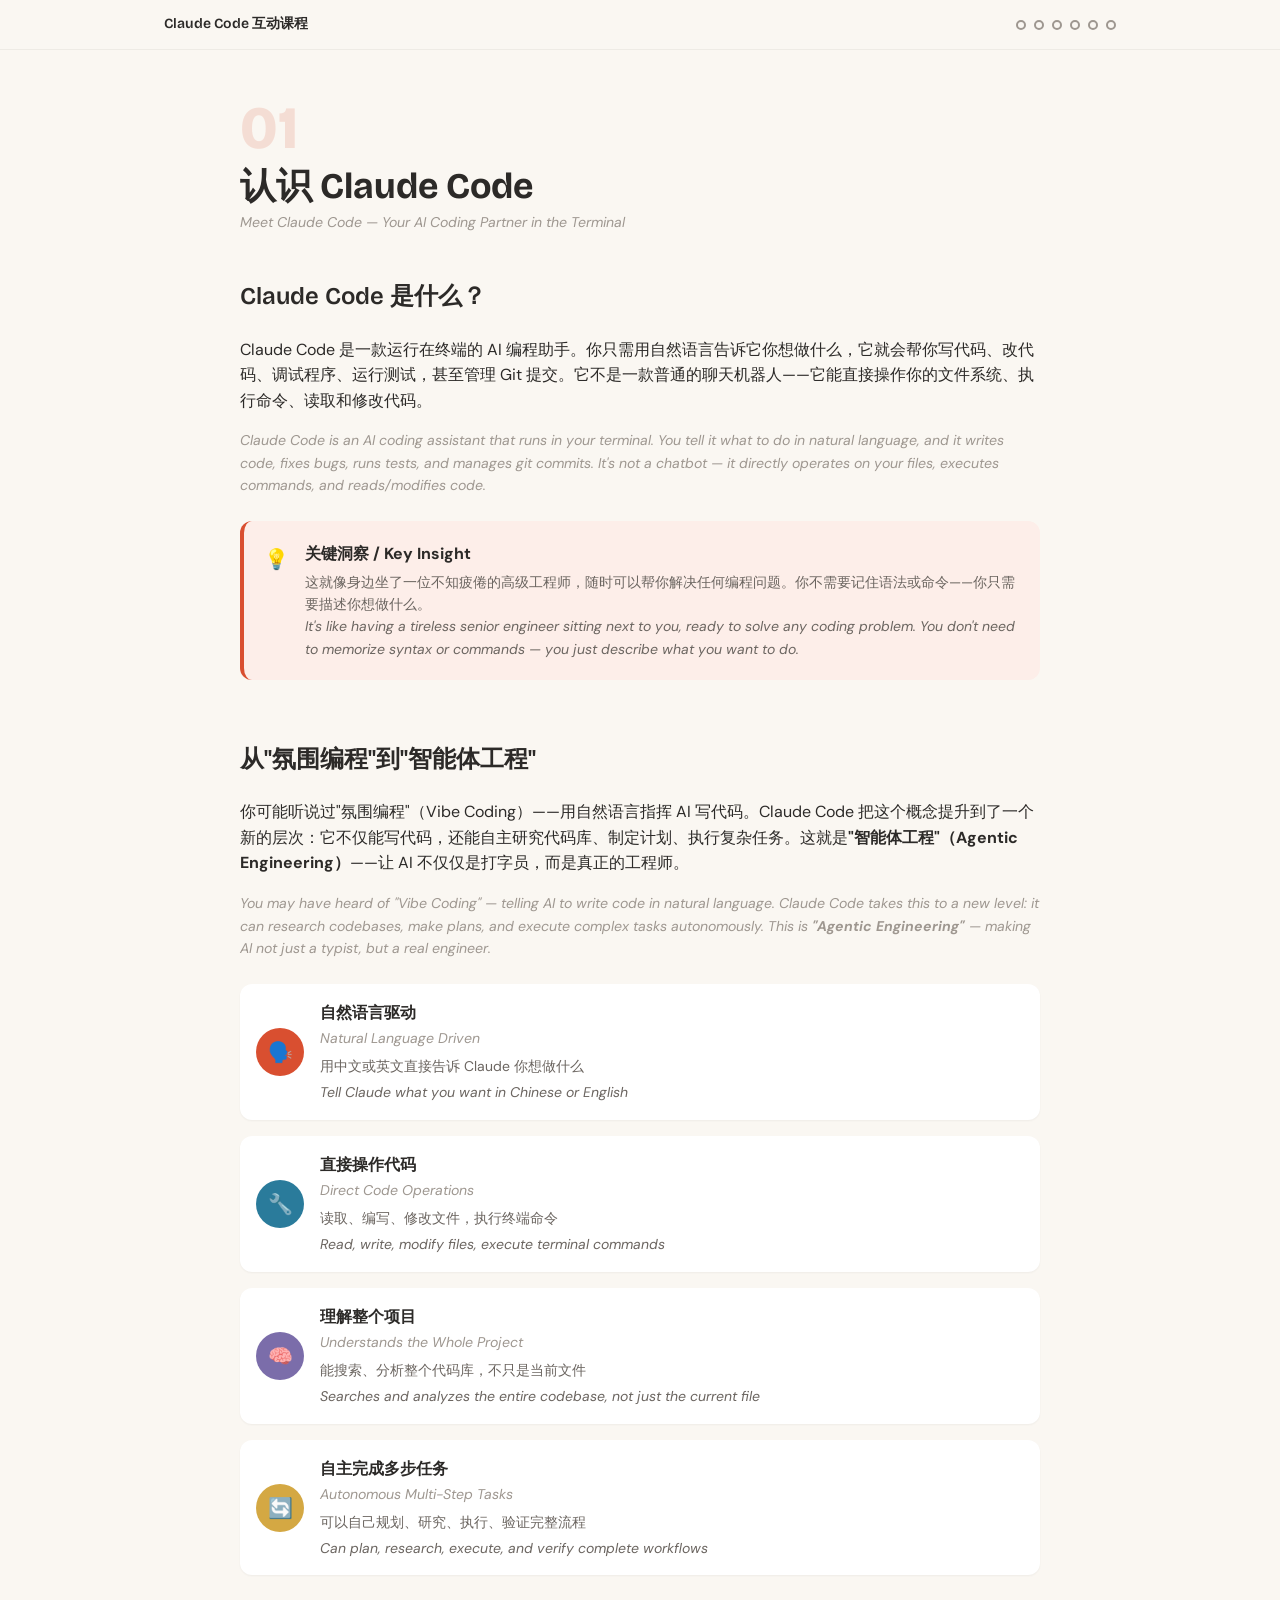
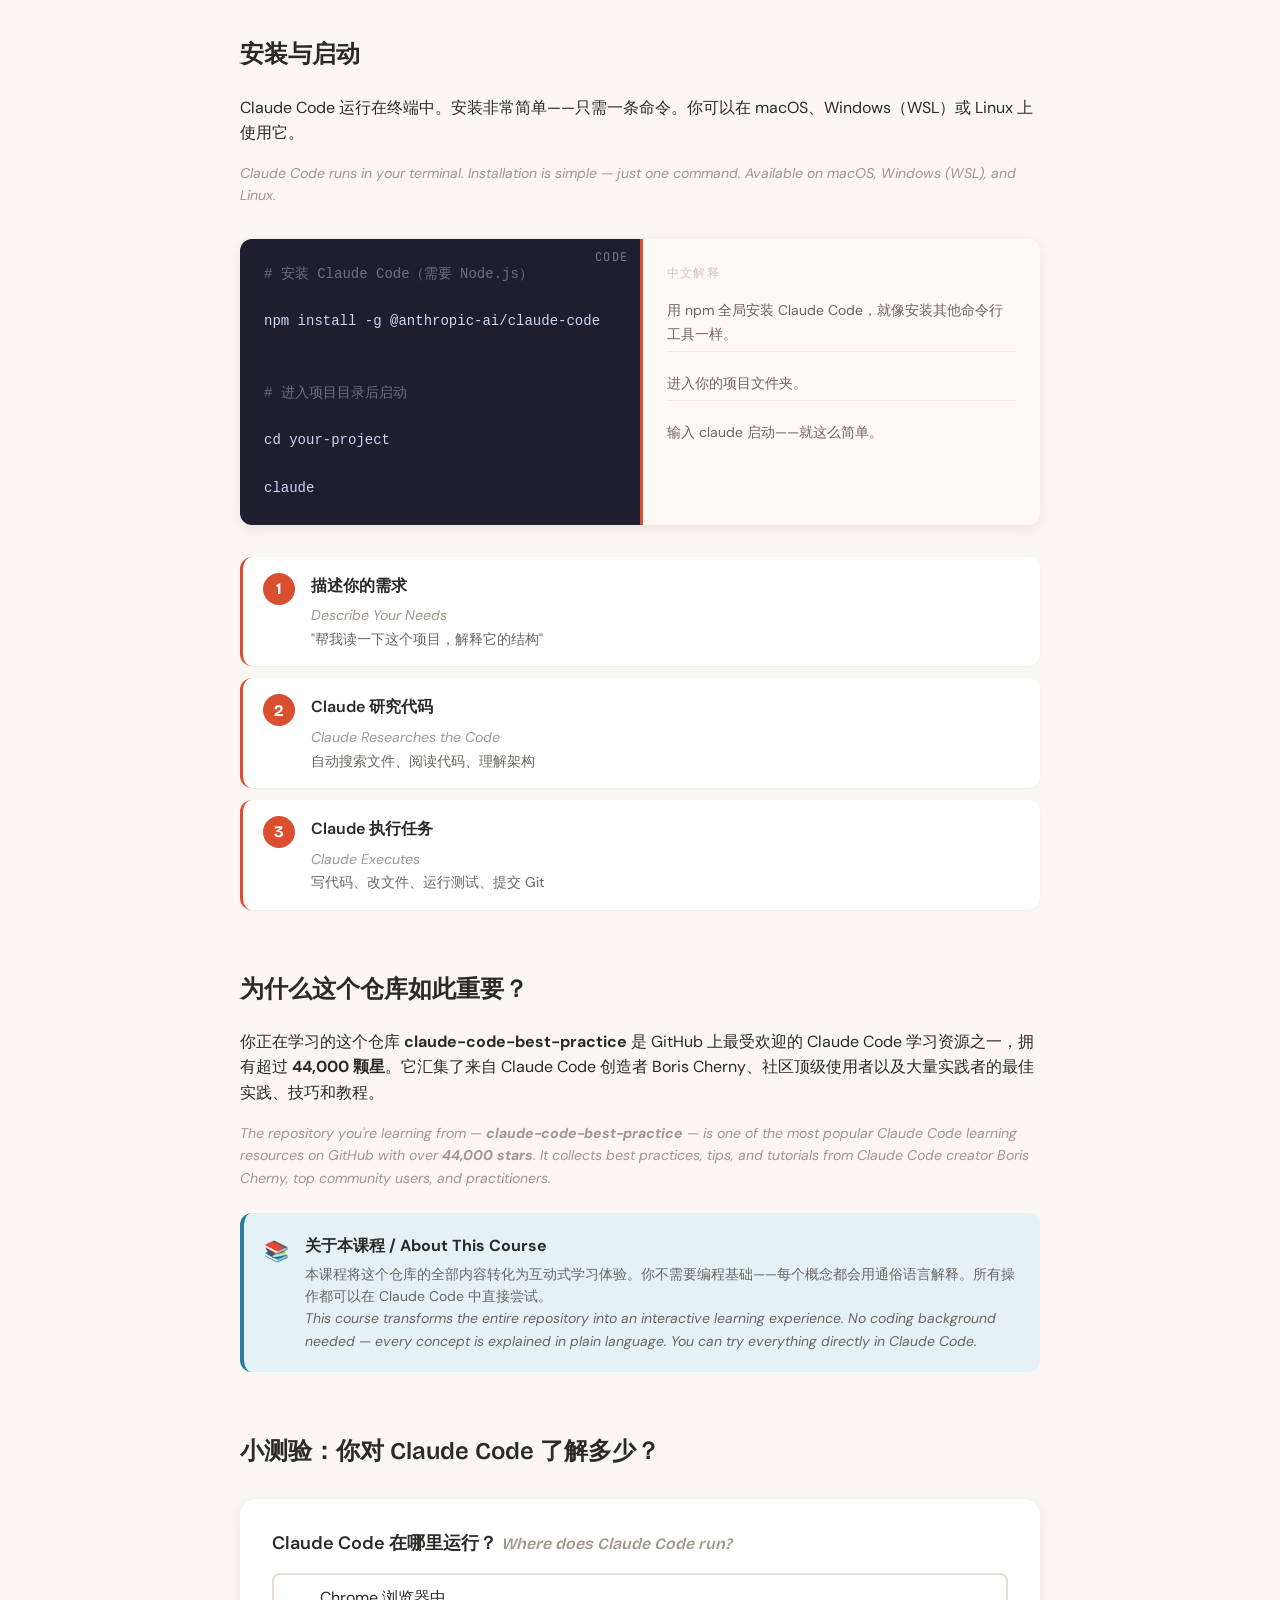
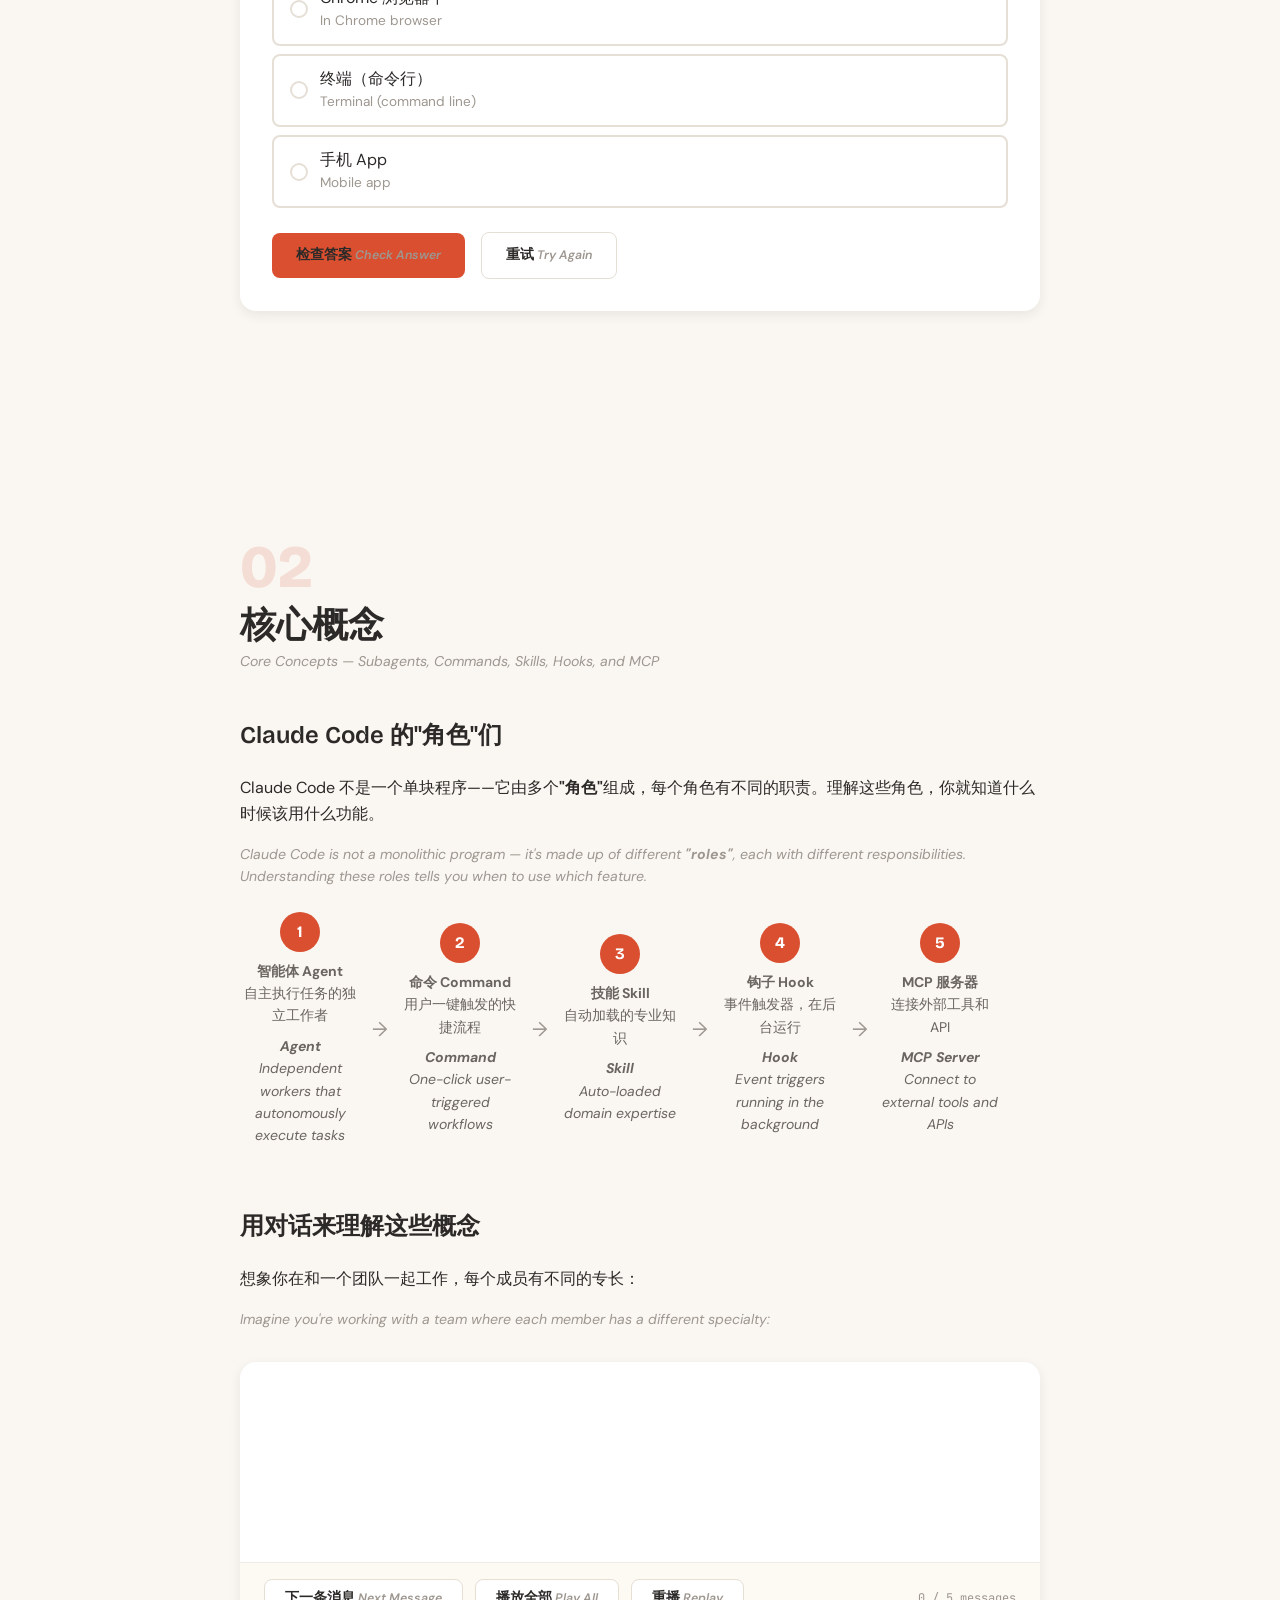
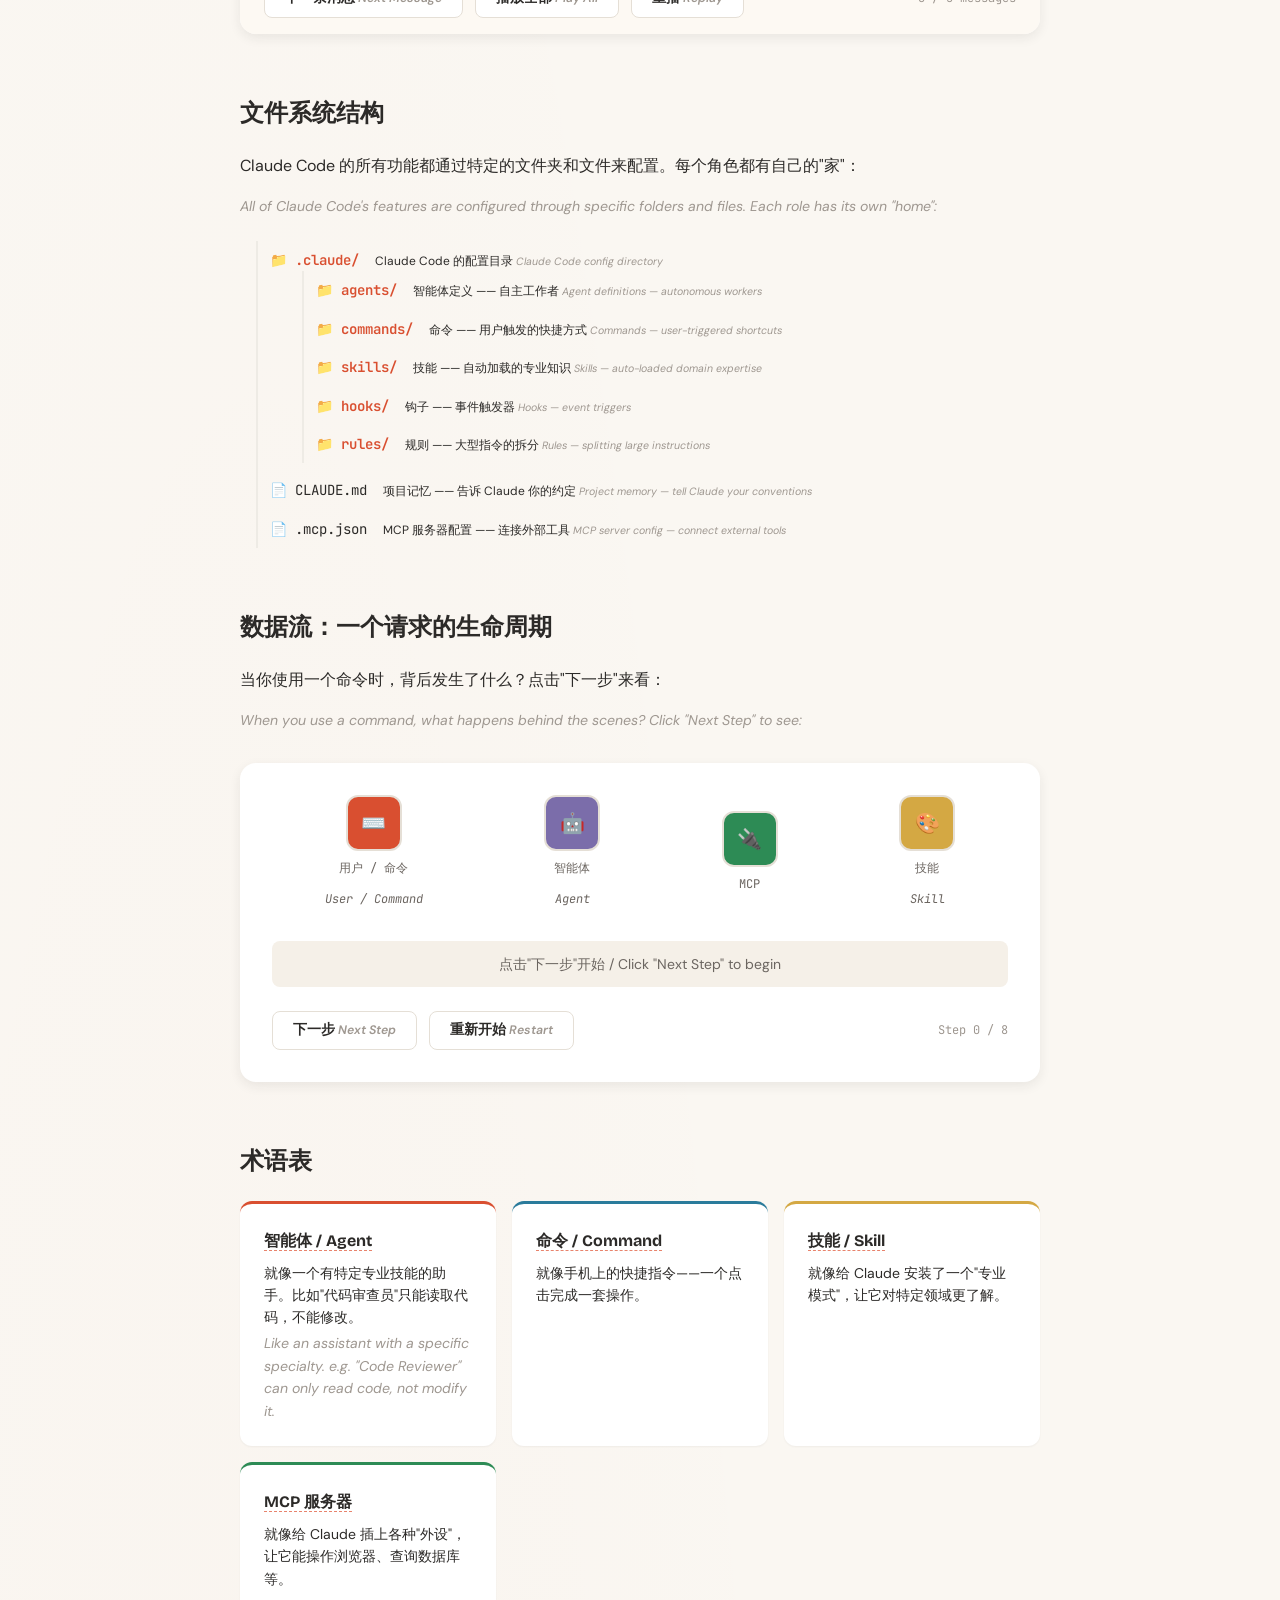
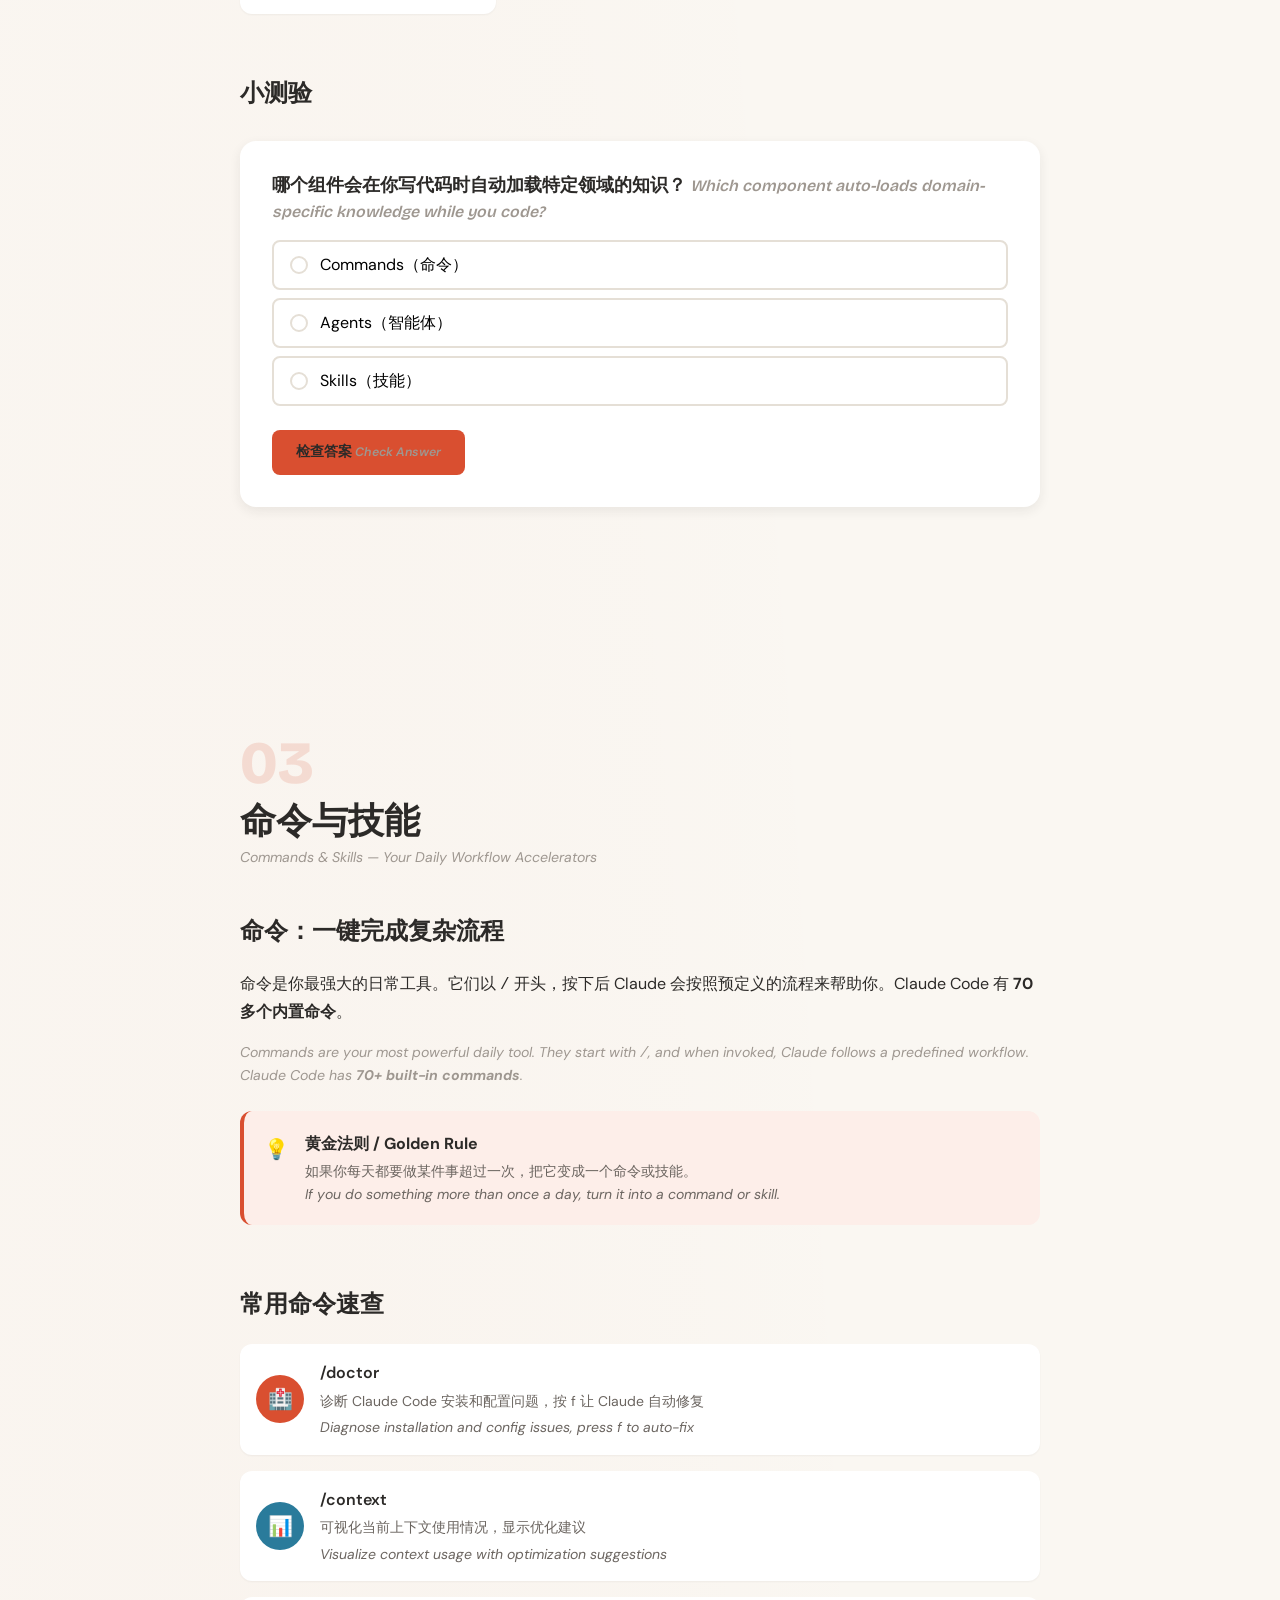
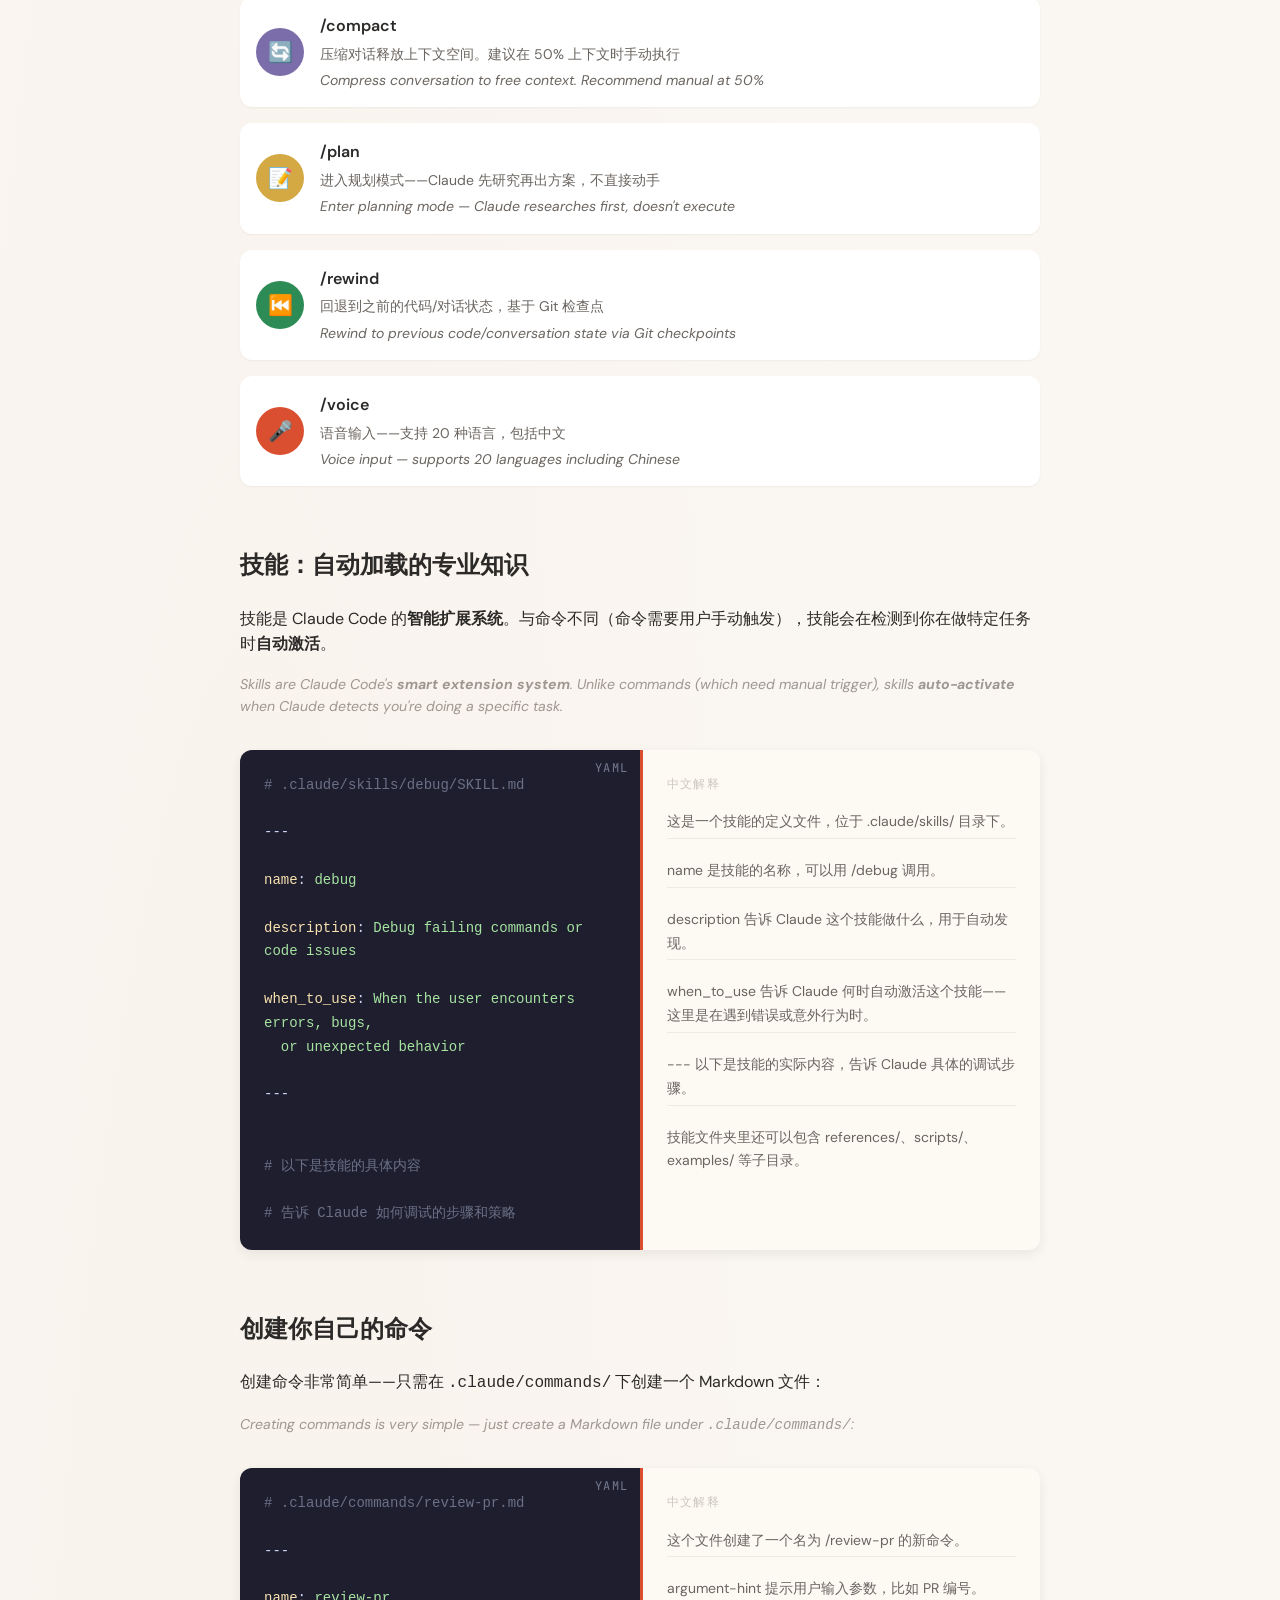
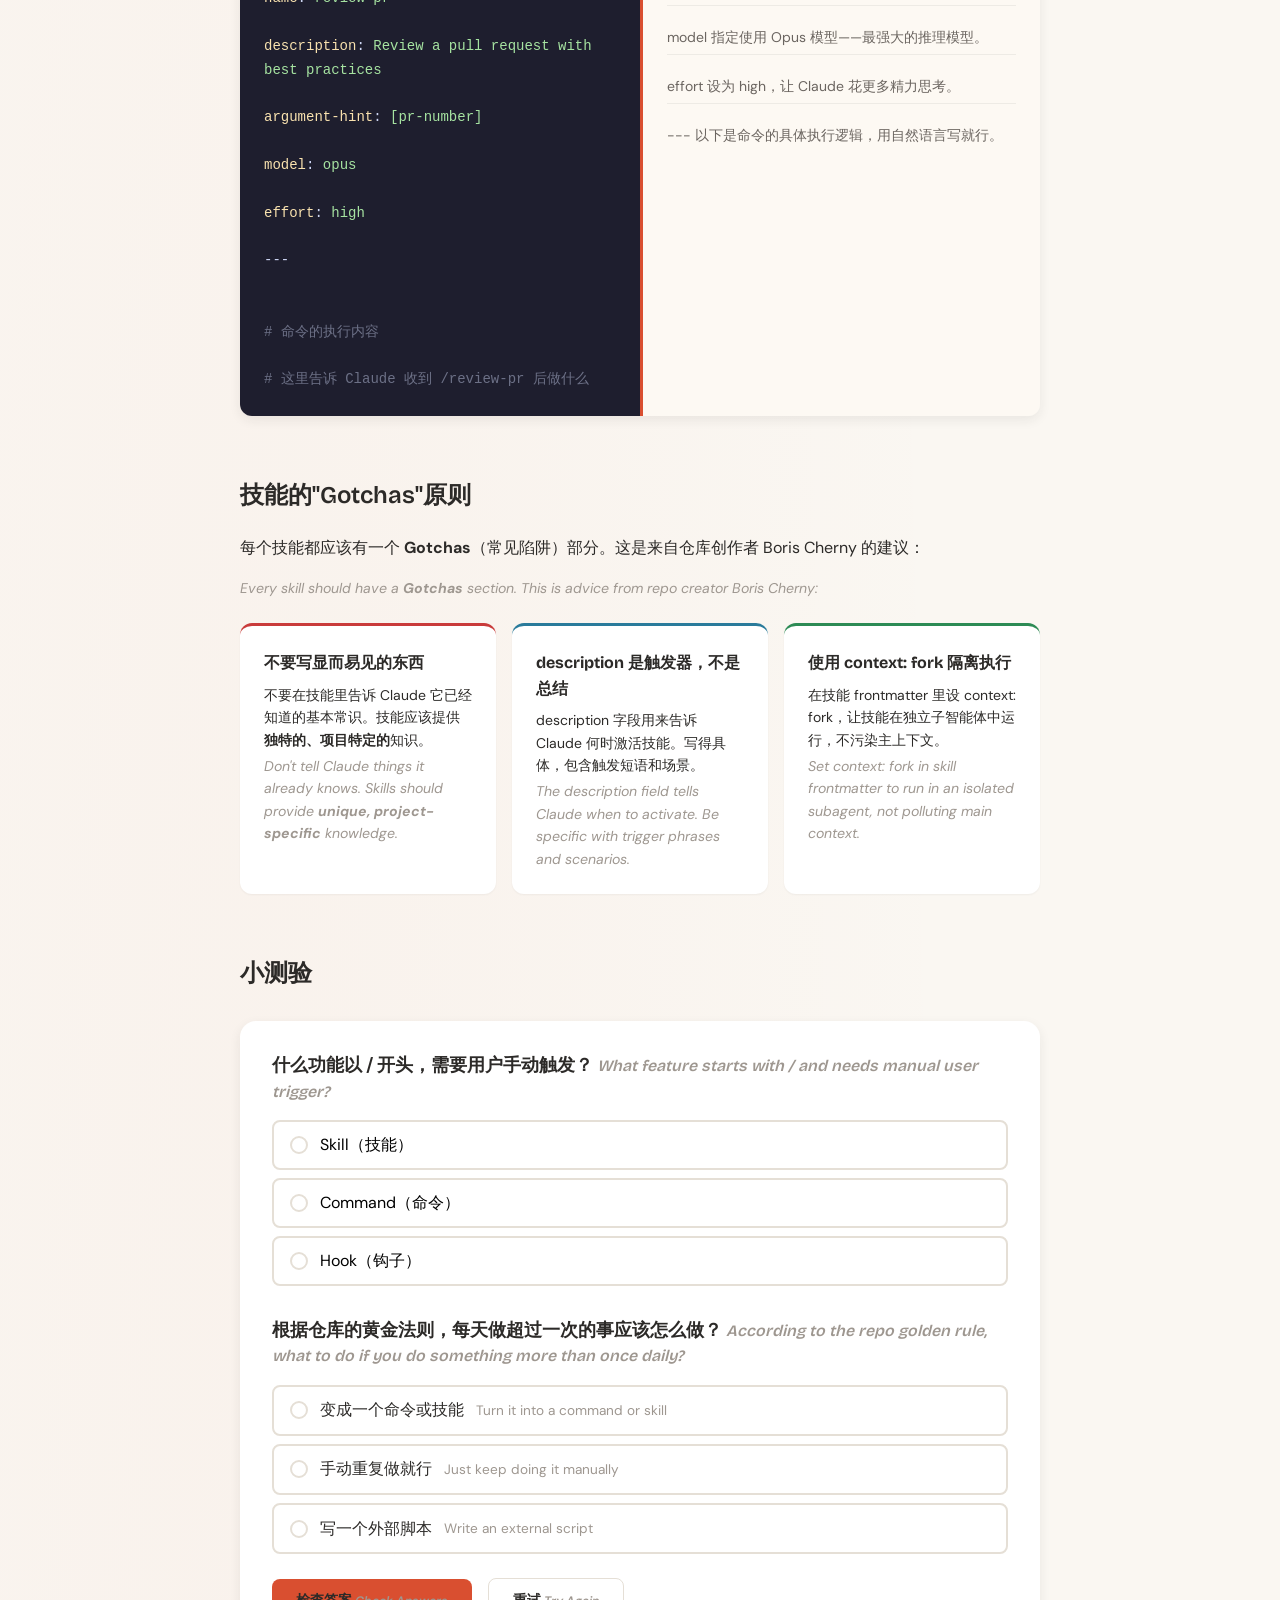
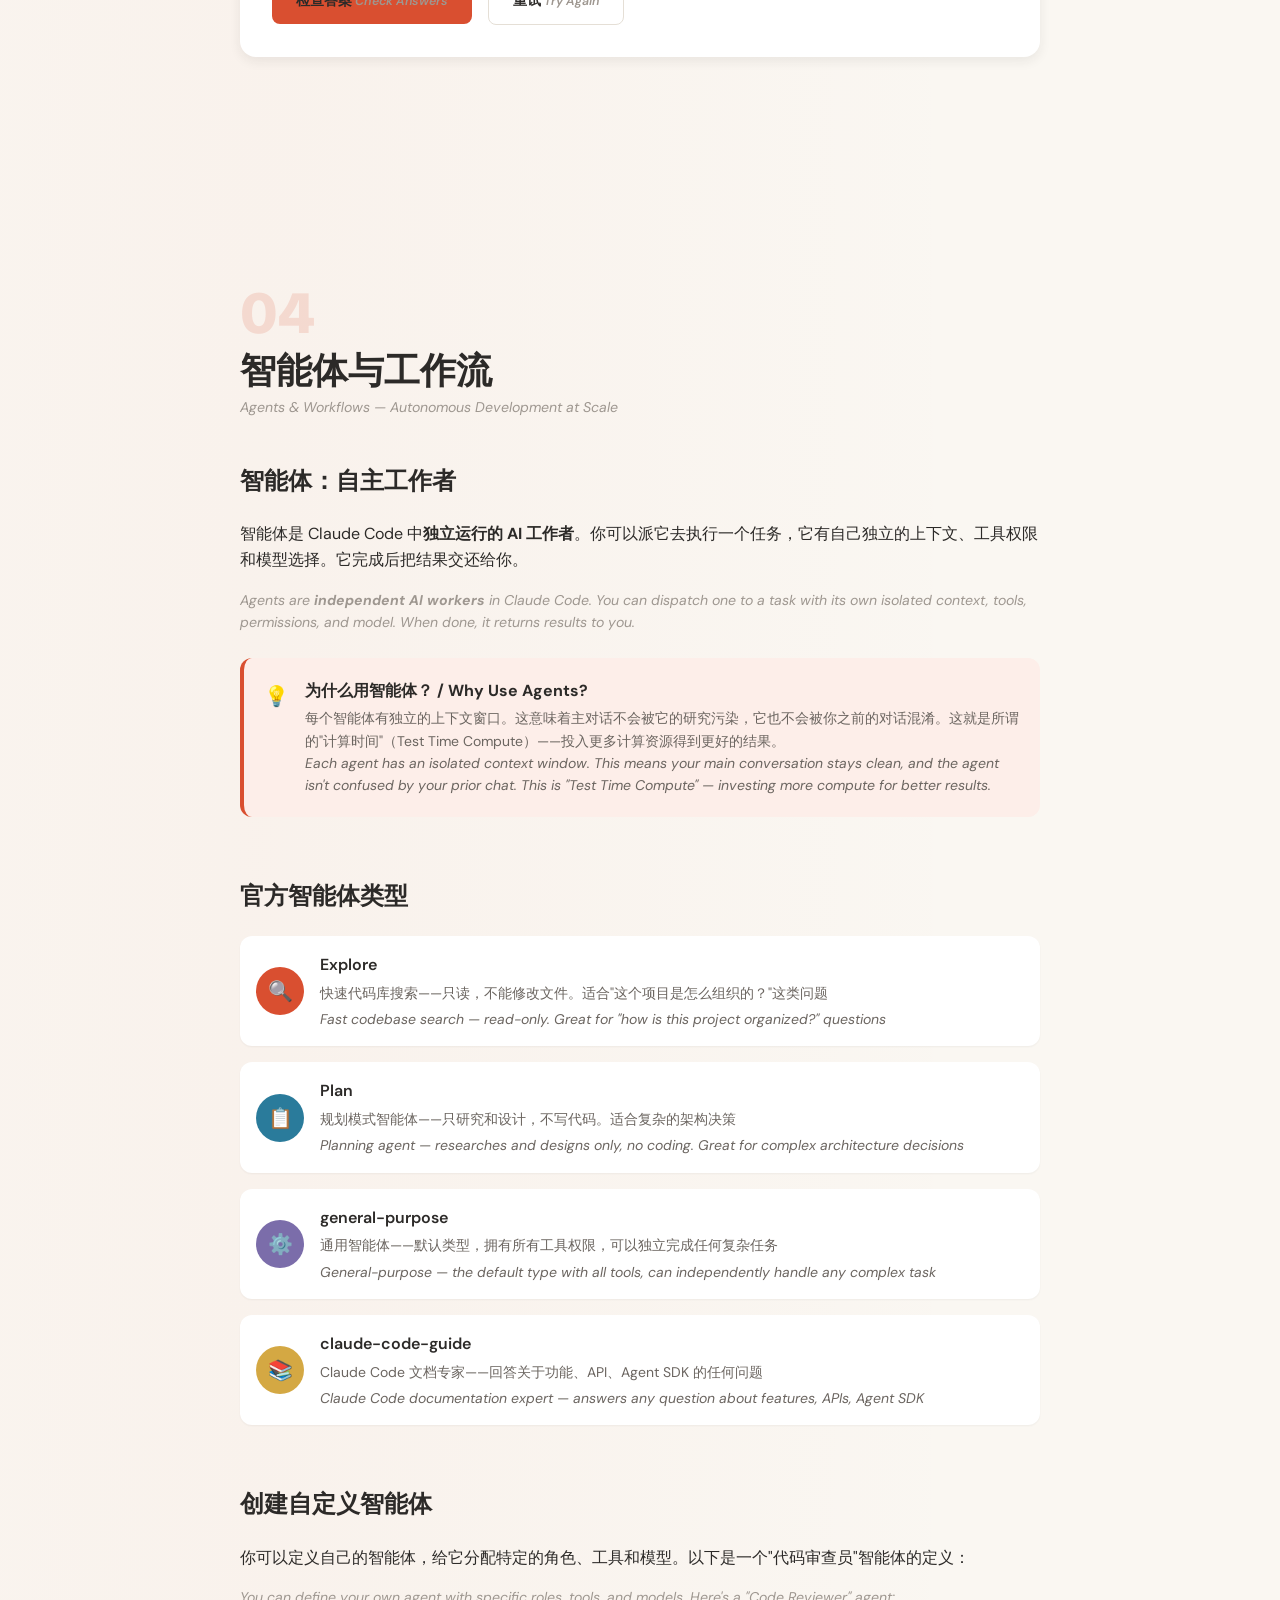
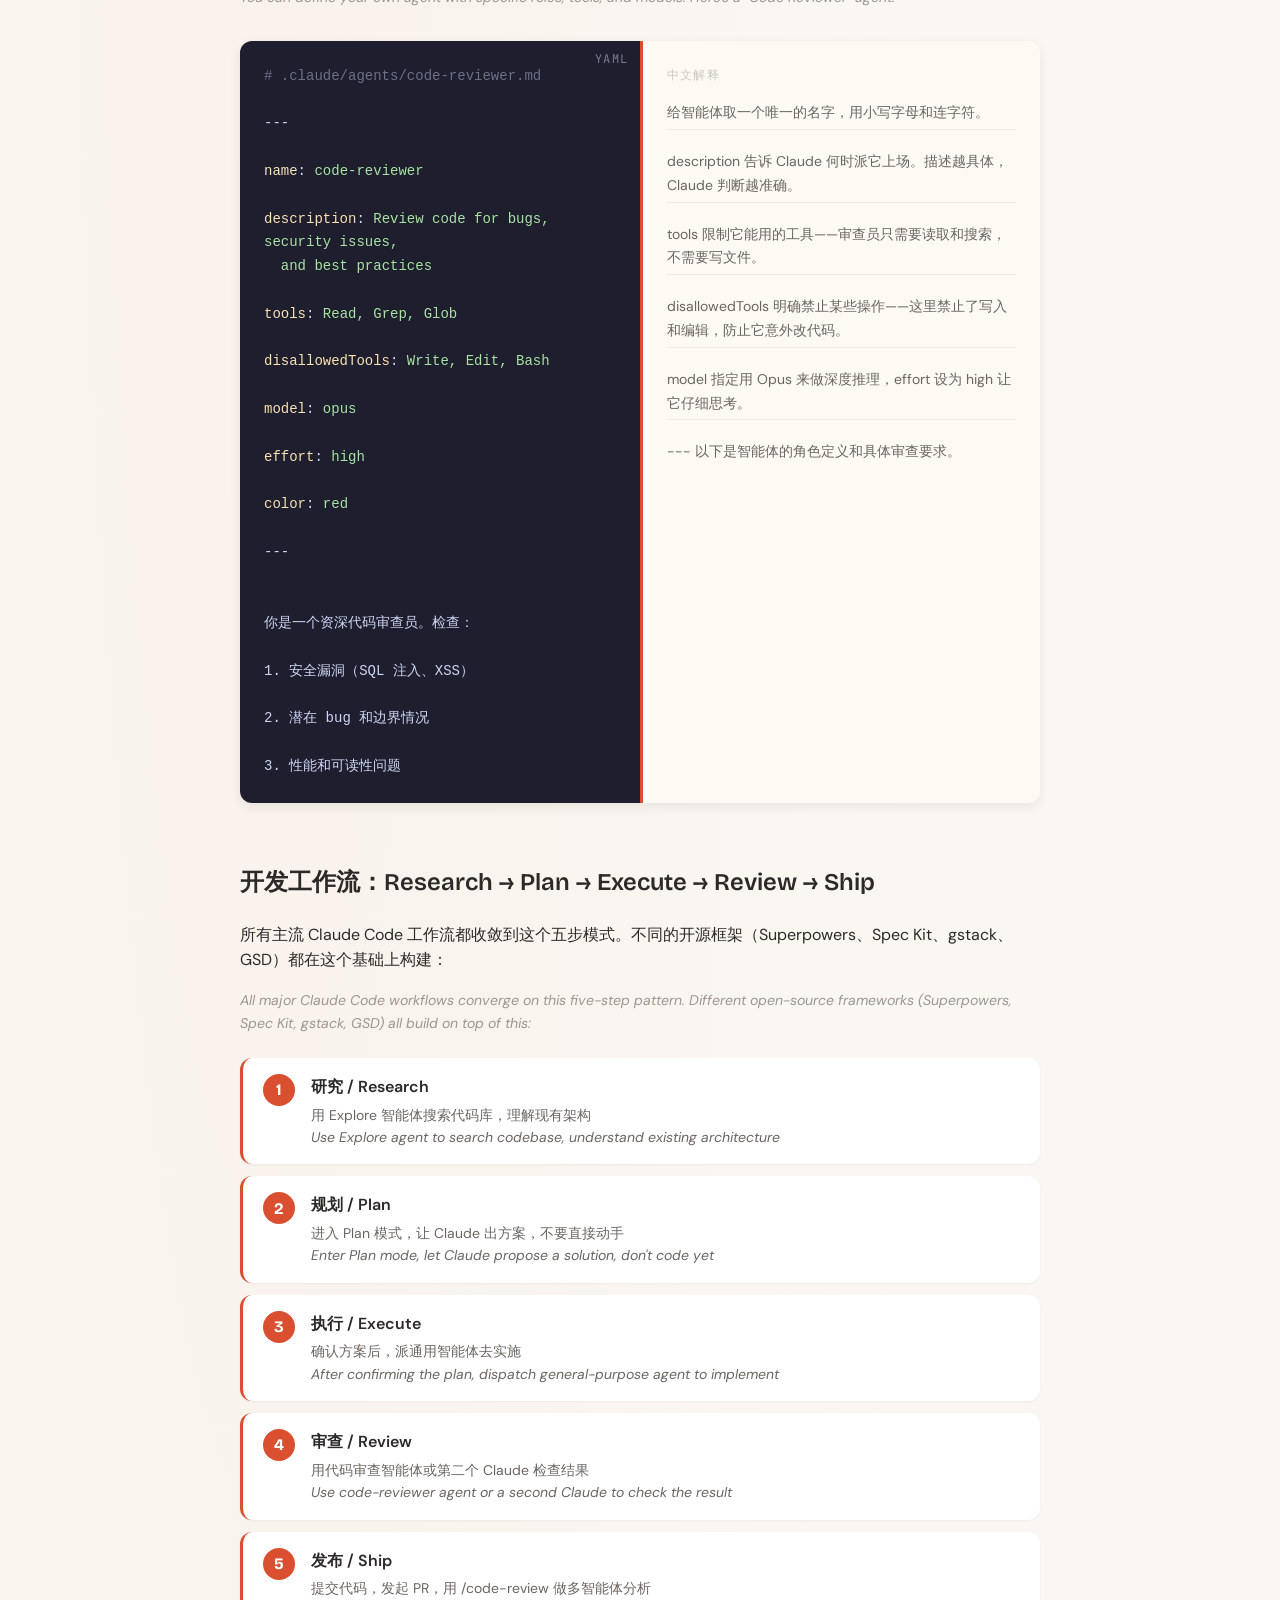
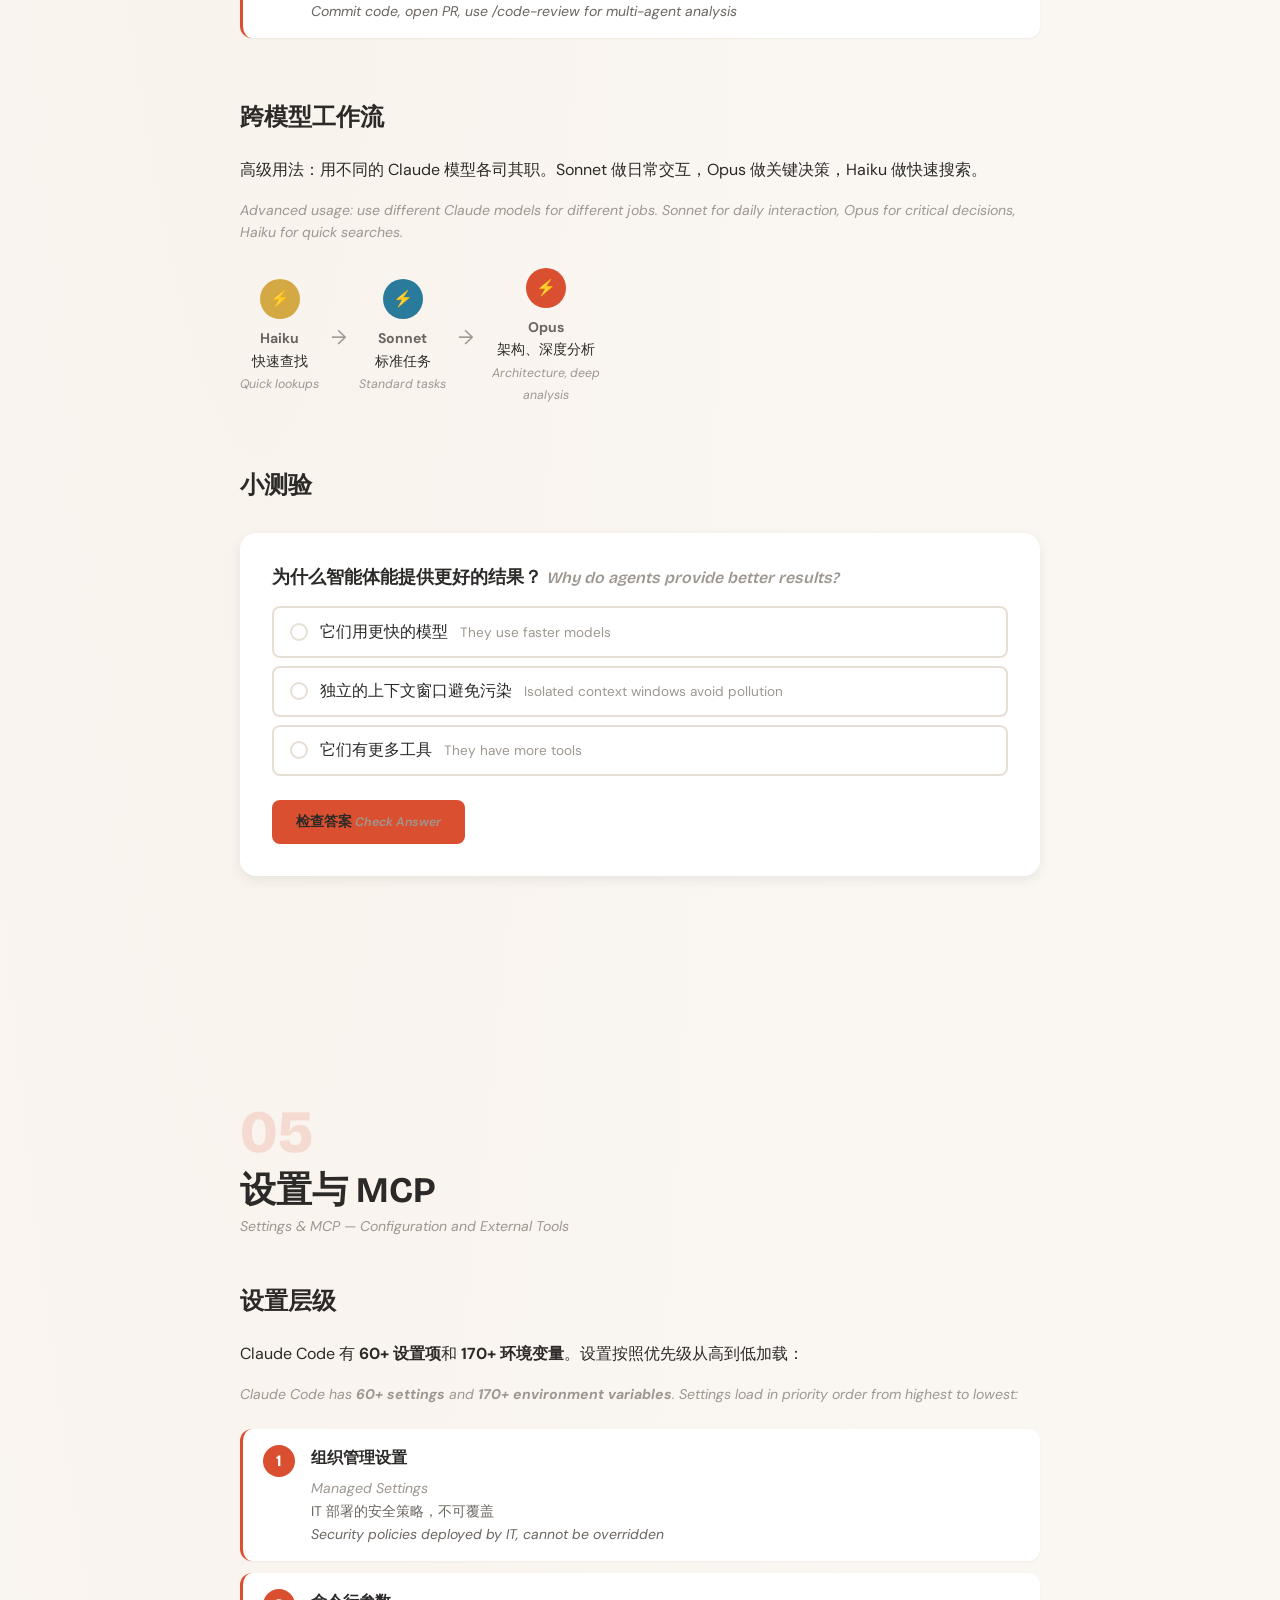
==== 01-claude-code/index.html @ cd9a23f1 "初建仓库：AI 学习路线一步到位 整理桌面学习网页内容，按 4 个主题分类： 01-claude-code — Claude Code 入门指南和完整课程 02-ai-agents — AI Agen" ====
<!DOCTYPE html>
<html lang="zh-CN">
<head>
  <meta charset="UTF-8">
  <meta name="viewport" content="width=device-width, initial-scale=1.0">
  <title>Claude Code 互动课程 — From Vibe Coding to Agentic Engineering</title>
  <link rel="preconnect" href="https://fonts.googleapis.com">
  <link rel="preconnect" href="https://fonts.gstatic.com" crossorigin>
  <link href="https://fonts.googleapis.com/css2?family=Bricolage+Grotesque:opsz,wght@12..96,400;12..96,600;12..96,700;12..96,800&family=DM+Sans:ital,opsz,wght@0,9..40,300;0,9..40,400;0,9..40,500;0,9..40,600;0,9..40,700;1,9..40,400;1,9..40,500&family=JetBrains+Mono:wght@400;500;600&display=swap" rel="stylesheet">
  <link rel="stylesheet" href="styles.css">
  <style>
    :root { --color-accent: #D94F30; --color-accent-hover: #C4432A; --color-accent-light: #FDEEE9; --color-accent-muted: #E8836C; }
  </style>
</head>
<body>
  <nav class="nav">
    <div class="progress-bar" role="progressbar" aria-valuenow="0"></div>
    <div class="nav-inner">
      <span class="nav-title">Claude Code 互动课程</span>
      <div class="nav-dots">
        <button class="nav-dot" data-target="module-1" data-tooltip="模块 1 — 认识 Claude Code" role="tab" aria-label="Module 1"></button>
        <button class="nav-dot" data-target="module-2" data-tooltip="模块 2 — 核心概念" role="tab" aria-label="Module 2"></button>
        <button class="nav-dot" data-target="module-3" data-tooltip="模块 3 — 命令与技能" role="tab" aria-label="Module 3"></button>
        <button class="nav-dot" data-target="module-4" data-tooltip="模块 4 — 智能体与工作流" role="tab" aria-label="Module 4"></button>
        <button class="nav-dot" data-target="module-5" data-tooltip="模块 5 — 设置与 MCP" role="tab" aria-label="Module 5"></button>
        <button class="nav-dot" data-target="module-6" data-tooltip="模块 6 — 最佳实践" role="tab" aria-label="Module 6"></button>
      </div>
    </div>
  </nav>

  <div id="modules-container"><section class="module" id="module-1">
  <div class="module-content">
    <header class="module-header animate-in">
      <span class="module-number">01</span>
      <h1 class="module-title">认识 Claude Code</h1>
      <p class="module-subtitle lang-en">Meet Claude Code — Your AI Coding Partner in the Terminal</p>
    </header>

    <div class="module-body">
      <section class="screen animate-in">
        <h2 class="screen-heading">Claude Code 是什么？</h2>
        <p class="lang-zh">Claude Code 是一款运行在终端的 AI 编程助手。你只需用自然语言告诉它你想做什么，它就会帮你写代码、改代码、调试程序、运行测试，甚至管理 Git 提交。它不是一款普通的聊天机器人——它能直接操作你的文件系统、执行命令、读取和修改代码。</p>
        <p class="lang-en">Claude Code is an AI coding assistant that runs in your terminal. You tell it what to do in natural language, and it writes code, fixes bugs, runs tests, and manages git commits. It's not a chatbot — it directly operates on your files, executes commands, and reads/modifies code.</p>

        <div class="callout callout-accent">
          <div class="callout-icon">💡</div>
          <div class="callout-content">
            <strong class="callout-title">关键洞察 / Key Insight</strong>
            <p class="lang-zh">这就像身边坐了一位不知疲倦的高级工程师，随时可以帮你解决任何编程问题。你不需要记住语法或命令——你只需要描述你想做什么。</p>
            <p class="lang-en">It's like having a tireless senior engineer sitting next to you, ready to solve any coding problem. You don't need to memorize syntax or commands — you just describe what you want to do.</p>
          </div>
        </div>
      </section>

      <section class="screen animate-in">
        <h2 class="screen-heading">从"氛围编程"到"智能体工程"</h2>
        <p class="lang-zh">你可能听说过"氛围编程"（Vibe Coding）——用自然语言指挥 AI 写代码。Claude Code 把这个概念提升到了一个新的层次：它不仅能写代码，还能自主研究代码库、制定计划、执行复杂任务。这就是<strong>"智能体工程"（Agentic Engineering）</strong>——让 AI 不仅仅是打字员，而是真正的工程师。</p>
        <p class="lang-en">You may have heard of "Vibe Coding" — telling AI to write code in natural language. Claude Code takes this to a new level: it can research codebases, make plans, and execute complex tasks autonomously. This is <strong>"Agentic Engineering"</strong> — making AI not just a typist, but a real engineer.</p>

        <div class="icon-rows">
          <div class="icon-row">
            <div class="icon-circle" style="background: var(--color-actor-1)">🗣️</div>
            <div>
              <strong class="lang-zh">自然语言驱动</strong>
              <span class="lang-en">Natural Language Driven</span>
              <p class="lang-zh">用中文或英文直接告诉 Claude 你想做什么</p>
              <p class="lang-en">Tell Claude what you want in Chinese or English</p>
            </div>
          </div>
          <div class="icon-row">
            <div class="icon-circle" style="background: var(--color-actor-2)">🔧</div>
            <div>
              <strong class="lang-zh">直接操作代码</strong>
              <span class="lang-en">Direct Code Operations</span>
              <p class="lang-zh">读取、编写、修改文件，执行终端命令</p>
              <p class="lang-en">Read, write, modify files, execute terminal commands</p>
            </div>
          </div>
          <div class="icon-row">
            <div class="icon-circle" style="background: var(--color-actor-3)">🧠</div>
            <div>
              <strong class="lang-zh">理解整个项目</strong>
              <span class="lang-en">Understands the Whole Project</span>
              <p class="lang-zh">能搜索、分析整个代码库，不只是当前文件</p>
              <p class="lang-en">Searches and analyzes the entire codebase, not just the current file</p>
            </div>
          </div>
          <div class="icon-row">
            <div class="icon-circle" style="background: var(--color-actor-4)">🔄</div>
            <div>
              <strong class="lang-zh">自主完成多步任务</strong>
              <span class="lang-en">Autonomous Multi-Step Tasks</span>
              <p class="lang-zh">可以自己规划、研究、执行、验证完整流程</p>
              <p class="lang-en">Can plan, research, execute, and verify complete workflows</p>
            </div>
          </div>
        </div>
      </section>

      <section class="screen animate-in">
        <h2 class="screen-heading">安装与启动</h2>
        <p class="lang-zh">Claude Code 运行在终端中。安装非常简单——只需一条命令。你可以在 macOS、Windows（WSL）或 Linux 上使用它。</p>
        <p class="lang-en">Claude Code runs in your terminal. Installation is simple — just one command. Available on macOS, Windows (WSL), and Linux.</p>

        <div class="translation-block animate-in">
          <div class="translation-code">
            <span class="translation-label">CODE</span>
            <pre><code><span class="code-line"><span class="code-comment"># 安装 Claude Code（需要 Node.js）</span></span>
<span class="code-line">npm install -g @anthropic-ai/claude-code</span>
<span class="code-line"></span>
<span class="code-line"><span class="code-comment"># 进入项目目录后启动</span></span>
<span class="code-line">cd your-project</span>
<span class="code-line">claude</span></code></pre>
          </div>
          <div class="translation-english">
            <span class="translation-label">中文解释</span>
            <div class="translation-lines">
              <p class="tl">用 npm 全局安装 Claude Code，就像安装其他命令行工具一样。</p>
              <p class="tl">进入你的项目文件夹。</p>
              <p class="tl">输入 claude 启动——就这么简单。</p>
            </div>
          </div>
        </div>

        <div class="step-cards">
          <div class="step-card">
            <div class="step-num">1</div>
            <div class="step-body">
              <strong class="lang-zh">描述你的需求</strong>
              <span class="lang-en">Describe Your Needs</span>
              <p class="lang-zh">"帮我读一下这个项目，解释它的结构"</p>
            </div>
          </div>
          <div class="step-card">
            <div class="step-num">2</div>
            <div class="step-body">
              <strong class="lang-zh">Claude 研究代码</strong>
              <span class="lang-en">Claude Researches the Code</span>
              <p class="lang-zh">自动搜索文件、阅读代码、理解架构</p>
            </div>
          </div>
          <div class="step-card">
            <div class="step-num">3</div>
            <div class="step-body">
              <strong class="lang-zh">Claude 执行任务</strong>
              <span class="lang-en">Claude Executes</span>
              <p class="lang-zh">写代码、改文件、运行测试、提交 Git</p>
            </div>
          </div>
        </div>
      </section>

      <section class="screen animate-in">
        <h2 class="screen-heading">为什么这个仓库如此重要？</h2>
        <p class="lang-zh">你正在学习的这个仓库 <strong>claude-code-best-practice</strong> 是 GitHub 上最受欢迎的 Claude Code 学习资源之一，拥有超过 <strong>44,000 颗星</strong>。它汇集了来自 Claude Code 创造者 Boris Cherny、社区顶级使用者以及大量实践者的最佳实践、技巧和教程。</p>
        <p class="lang-en">The repository you're learning from — <strong>claude-code-best-practice</strong> — is one of the most popular Claude Code learning resources on GitHub with over <strong>44,000 stars</strong>. It collects best practices, tips, and tutorials from Claude Code creator Boris Cherny, top community users, and practitioners.</p>

        <div class="callout callout-info">
          <div class="callout-icon">📚</div>
          <div class="callout-content">
            <strong class="callout-title">关于本课程 / About This Course</strong>
            <p class="lang-zh">本课程将这个仓库的全部内容转化为互动式学习体验。你不需要编程基础——每个概念都会用通俗语言解释。所有操作都可以在 Claude Code 中直接尝试。</p>
            <p class="lang-en">This course transforms the entire repository into an interactive learning experience. No coding background needed — every concept is explained in plain language. You can try everything directly in Claude Code.</p>
          </div>
        </div>
      </section>

      <section class="screen animate-in">
        <h2 class="screen-heading">小测验：你对 Claude Code 了解多少？</h2>
        <div class="quiz-container" id="quiz-module1">
          <div class="quiz-question-block"
               data-correct="option-b"
               data-explanation-right="正确！Claude Code 运行在终端中，通过命令行使用。"
               data-explanation-wrong="不对。Claude Code 是一个终端命令行工具，不是浏览器扩展或手机应用。">
            <h3 class="quiz-question">
              <span class="lang-zh">Claude Code 在哪里运行？</span>
              <span class="lang-en">Where does Claude Code run?</span>
            </h3>
            <div class="quiz-options">
              <button class="quiz-option" data-value="option-a" onclick="selectOption(this)">
                <div class="quiz-option-radio"></div>
                <span><span class="lang-zh">Chrome 浏览器中</span> <span class="lang-en">In Chrome browser</span></span>
              </button>
              <button class="quiz-option" data-value="option-b" onclick="selectOption(this)">
                <div class="quiz-option-radio"></div>
                <span><span class="lang-zh">终端（命令行）</span> <span class="lang-en">Terminal (command line)</span></span>
              </button>
              <button class="quiz-option" data-value="option-c" onclick="selectOption(this)">
                <div class="quiz-option-radio"></div>
                <span><span class="lang-zh">手机 App</span> <span class="lang-en">Mobile app</span></span>
              </button>
            </div>
            <div class="quiz-feedback"></div>
          </div>
          <button class="quiz-check-btn" onclick="checkQuiz('quiz-module1')">
            <span class="lang-zh">检查答案</span> <span class="lang-en">Check Answer</span>
          </button>
          <button class="quiz-reset-btn" onclick="resetQuiz('quiz-module1')">
            <span class="lang-zh">重试</span> <span class="lang-en">Try Again</span>
          </button>
        </div>
      </section>
    </div>
  </div>
</section>
<section class="module" id="module-2">
  <div class="module-content">
    <header class="module-header animate-in">
      <span class="module-number">02</span>
      <h1 class="module-title">核心概念</h1>
      <p class="module-subtitle lang-en">Core Concepts — Subagents, Commands, Skills, Hooks, and MCP</p>
    </header>

    <div class="module-body">
      <section class="screen animate-in">
        <h2 class="screen-heading">Claude Code 的"角色"们</h2>
        <p class="lang-zh">Claude Code 不是一个单块程序——它由多个<strong>"角色"</strong>组成，每个角色有不同的职责。理解这些角色，你就知道什么时候该用什么功能。</p>
        <p class="lang-en">Claude Code is not a monolithic program — it's made up of different <strong>"roles"</strong>, each with different responsibilities. Understanding these roles tells you when to use which feature.</p>

        <div class="flow-steps">
          <div class="flow-step">
            <div class="flow-step-num">1</div>
            <p class="lang-zh"><strong>智能体 Agent</strong><br>自主执行任务的独立工作者</p>
            <p class="lang-en"><strong>Agent</strong><br>Independent workers that autonomously execute tasks</p>
          </div>
          <div class="flow-arrow">→</div>
          <div class="flow-step">
            <div class="flow-step-num">2</div>
            <p class="lang-zh"><strong>命令 Command</strong><br>用户一键触发的快捷流程</p>
            <p class="lang-en"><strong>Command</strong><br>One-click user-triggered workflows</p>
          </div>
          <div class="flow-arrow">→</div>
          <div class="flow-step">
            <div class="flow-step-num">3</div>
            <p class="lang-zh"><strong>技能 Skill</strong><br>自动加载的专业知识</p>
            <p class="lang-en"><strong>Skill</strong><br>Auto-loaded domain expertise</p>
          </div>
          <div class="flow-arrow">→</div>
          <div class="flow-step">
            <div class="flow-step-num">4</div>
            <p class="lang-zh"><strong>钩子 Hook</strong><br>事件触发器，在后台运行</p>
            <p class="lang-en"><strong>Hook</strong><br>Event triggers running in the background</p>
          </div>
          <div class="flow-arrow">→</div>
          <div class="flow-step">
            <div class="flow-step-num">5</div>
            <p class="lang-zh"><strong>MCP 服务器</strong><br>连接外部工具和 API</p>
            <p class="lang-en"><strong>MCP Server</strong><br>Connect to external tools and APIs</p>
          </div>
        </div>
      </section>

      <section class="screen animate-in">
        <h2 class="screen-heading">用对话来理解这些概念</h2>
        <p class="lang-zh">想象你在和一个团队一起工作，每个成员有不同的专长：</p>
        <p class="lang-en">Imagine you're working with a team where each member has a different specialty:</p>

        <div class="chat-window" id="chat-module2">
          <div class="chat-messages">
            <div class="chat-message" data-msg="0" data-sender="actor-a" style="display:none">
              <div class="chat-avatar" style="background: var(--color-actor-1)">👤</div>
              <div class="chat-bubble">
                <span class="chat-sender" style="color: var(--color-actor-1)">你 / You</span>
                <p>我需要一个天气信息的 SVG 卡片。</p>
                <p>I need an SVG weather card.</p>
              </div>
            </div>
            <div class="chat-message" data-msg="1" data-sender="actor-b" style="display:none">
              <div class="chat-avatar" style="background: var(--color-actor-2)">⚡</div>
              <div class="chat-bubble">
                <span class="chat-sender" style="color: var(--color-actor-2)">命令 / Command</span>
                <p>收到！我先问问用户想要摄氏度还是华氏度？</p>
                <p>Got it! Let me ask: Celsius or Fahrenheit?</p>
              </div>
            </div>
            <div class="chat-message" data-msg="2" data-sender="actor-c" style="display:none">
              <div class="chat-avatar" style="background: var(--color-actor-3)">🤖</div>
              <div class="chat-bubble">
                <span class="chat-sender" style="color: var(--color-actor-3)">智能体 / Agent</span>
                <p>我去网上查当前温度，查到了：26°C</p>
                <p>I'll look up the current temperature online... Found it: 26°C</p>
              </div>
            </div>
            <div class="chat-message" data-msg="3" data-sender="actor-d" style="display:none">
              <div class="chat-avatar" style="background: var(--color-actor-4)">🎨</div>
              <div class="chat-bubble">
                <span class="chat-sender" style="color: var(--color-actor-4)">技能 / Skill</span>
                <p>我来画一个漂亮的 SVG 天气卡片！</p>
                <p>I'll draw a beautiful SVG weather card!</p>
              </div>
            </div>
            <div class="chat-message" data-msg="4" data-sender="actor-e" style="display:none">
              <div class="chat-avatar" style="background: var(--color-actor-5)">🔧</div>
              <div class="chat-bubble">
                <span class="chat-sender" style="color: var(--color-actor-5)">MCP</span>
                <p>我提供了网上查询天气的接口，没有我，智能体就查不到数据。</p>
                <p>I provide the interface to query weather online. Without me, the agent can't fetch data.</p>
              </div>
            </div>
          </div>

          <div class="chat-typing" id="chat-typing" style="display:none">
            <div class="chat-avatar" id="typing-avatar">?</div>
            <div class="chat-typing-dots">
              <span class="typing-dot"></span>
              <span class="typing-dot"></span>
              <span class="typing-dot"></span>
            </div>
          </div>

          <div class="chat-controls">
            <button class="btn chat-next-btn">
              <span class="lang-zh">下一条消息</span> <span class="lang-en">Next Message</span>
            </button>
            <button class="btn chat-all-btn">
              <span class="lang-zh">播放全部</span> <span class="lang-en">Play All</span>
            </button>
            <button class="btn chat-reset-btn">
              <span class="lang-zh">重播</span> <span class="lang-en">Replay</span>
            </button>
            <span class="chat-progress"></span>
          </div>
        </div>
      </section>

      <section class="screen animate-in">
        <h2 class="screen-heading">文件系统结构</h2>
        <p class="lang-zh">Claude Code 的所有功能都通过特定的文件夹和文件来配置。每个角色都有自己的"家"：</p>
        <p class="lang-en">All of Claude Code's features are configured through specific folders and files. Each role has its own "home":</p>

        <div class="file-tree">
          <div class="ft-folder open">
            <span class="ft-name">.claude/</span>
            <span class="ft-desc"><span class="lang-zh">Claude Code 的配置目录</span> <span class="lang-en">Claude Code config directory</span></span>
            <div class="ft-children">
              <div class="ft-folder">
                <span class="ft-name">agents/</span>
                <span class="ft-desc"><span class="lang-zh">智能体定义 —— 自主工作者</span> <span class="lang-en">Agent definitions — autonomous workers</span></span>
              </div>
              <div class="ft-folder">
                <span class="ft-name">commands/</span>
                <span class="ft-desc"><span class="lang-zh">命令 —— 用户触发的快捷方式</span> <span class="lang-en">Commands — user-triggered shortcuts</span></span>
              </div>
              <div class="ft-folder">
                <span class="ft-name">skills/</span>
                <span class="ft-desc"><span class="lang-zh">技能 —— 自动加载的专业知识</span> <span class="lang-en">Skills — auto-loaded domain expertise</span></span>
              </div>
              <div class="ft-folder">
                <span class="ft-name">hooks/</span>
                <span class="ft-desc"><span class="lang-zh">钩子 —— 事件触发器</span> <span class="lang-en">Hooks — event triggers</span></span>
              </div>
              <div class="ft-folder">
                <span class="ft-name">rules/</span>
                <span class="ft-desc"><span class="lang-zh">规则 —— 大型指令的拆分</span> <span class="lang-en">Rules — splitting large instructions</span></span>
              </div>
            </div>
          </div>
          <div class="ft-file">
            <span class="ft-name">CLAUDE.md</span>
            <span class="ft-desc"><span class="lang-zh">项目记忆 —— 告诉 Claude 你的约定</span> <span class="lang-en">Project memory — tell Claude your conventions</span></span>
          </div>
          <div class="ft-file">
            <span class="ft-name">.mcp.json</span>
            <span class="ft-desc"><span class="lang-zh">MCP 服务器配置 —— 连接外部工具</span> <span class="lang-en">MCP server config — connect external tools</span></span>
          </div>
        </div>
      </section>

      <section class="screen animate-in">
        <h2 class="screen-heading">数据流：一个请求的生命周期</h2>
        <p class="lang-zh">当你使用一个命令时，背后发生了什么？点击"下一步"来看：</p>
        <p class="lang-en">When you use a command, what happens behind the scenes? Click "Next Step" to see:</p>

        <div class="flow-animation" data-steps='[
          {"highlight":"flow-actor-1","label":"用户输入 /user-orchestrator"},
          {"highlight":"flow-actor-1","label":"命令处理用户输入，确定需求","packet":true,"from":"actor-1","to":"actor-2"},
          {"highlight":"flow-actor-2","label":"智能体执行任务（如查询天气）","packet":true,"from":"actor-2","to":"actor-3"},
          {"highlight":"flow-actor-3","label":"MCP 提供外部数据接口（如天气 API）"},
          {"highlight":"flow-actor-2","label":"智能体返回结果给命令","packet":true,"from":"actor-3","to":"actor-2"},
          {"highlight":"flow-actor-1","label":"命令调用技能生成最终输出","packet":true,"from":"actor-2","to":"actor-4"},
          {"highlight":"flow-actor-4","label":"技能创建 SVG 卡片并保存文件"},
          {"highlight":"flow-actor-1","label":"完成！用户看到最终结果"}
        ]'>
          <div class="flow-actors">
            <div class="flow-actor" id="flow-actor-1">
              <div class="flow-actor-icon" style="background: var(--color-actor-1)">⌨️</div>
              <span class="lang-zh">用户 / 命令</span>
              <span class="lang-en">User / Command</span>
            </div>
            <div class="flow-actor" id="flow-actor-2">
              <div class="flow-actor-icon" style="background: var(--color-actor-3)">🤖</div>
              <span class="lang-zh">智能体</span>
              <span class="lang-en">Agent</span>
            </div>
            <div class="flow-actor" id="flow-actor-3">
              <div class="flow-actor-icon" style="background: var(--color-actor-5)">🔌</div>
              <span>MCP</span>
            </div>
            <div class="flow-actor" id="flow-actor-4">
              <div class="flow-actor-icon" style="background: var(--color-actor-4)">🎨</div>
              <span class="lang-zh">技能</span>
              <span class="lang-en">Skill</span>
            </div>
          </div>

          <div class="flow-packet" id="flow-packet"></div>

          <div class="flow-step-label" id="flow-label">点击"下一步"开始 / Click "Next Step" to begin</div>

          <div class="flow-controls">
            <button class="btn flow-next-btn">
              <span class="lang-zh">下一步</span> <span class="lang-en">Next Step</span>
            </button>
            <button class="btn flow-reset-btn">
              <span class="lang-zh">重新开始</span> <span class="lang-en">Restart</span>
            </button>
            <span class="flow-progress"></span>
          </div>
        </div>
      </section>

      <section class="screen animate-in">
        <h2 class="screen-heading">术语表</h2>
        <div class="pattern-cards">
          <div class="pattern-card" style="border-top: 3px solid var(--color-actor-1)">
            <h4 class="pattern-title">
              <span class="term" data-definition-zh="智能体：一个自主的 AI 工作者，有自己的工具集、权限和模型。你可以派它去独立完成一个任务，然后回来拿结果。" data-definition-en="Agent: An autonomous AI worker with its own tools, permissions, and model. You can send it to complete a task independently and come back with the results.">智能体 / Agent</span>
            </h4>
            <p class="pattern-desc lang-zh">就像一个有特定专业技能的助手。比如"代码审查员"只能读取代码，不能修改。</p>
            <p class="pattern-desc lang-en">Like an assistant with a specific specialty. e.g. "Code Reviewer" can only read code, not modify it.</p>
          </div>
          <div class="pattern-card" style="border-top: 3px solid var(--color-actor-2)">
            <h4 class="pattern-title">
              <span class="term" data-definition-zh="命令：以 / 开头的快捷方式，比如 /doctor 或 /review。按下后，Claude 会按照预定义的流程来帮助你。" data-definition-en="Command: A shortcut starting with /, like /doctor or /review. When pressed, Claude follows a predefined workflow to help you.">命令 / Command</span>
            </h4>
            <p class="pattern-desc lang-zh">就像手机上的快捷指令——一个点击完成一套操作。</p>
          </div>
          <div class="pattern-card" style="border-top: 3px solid var(--color-actor-4)">
            <h4 class="pattern-title">
              <span class="term" data-definition-zh="技能：Claude 自动加载的知识库。当它检测到你在做特定任务时（如写测试、调试），会自动调用对应技能。" data-definition-en="Skill: Knowledge that Claude auto-loads. When it detects you're doing a specific task (like writing tests, debugging), it automatically invokes the relevant skill.">技能 / Skill</span>
            </h4>
            <p class="pattern-desc lang-zh">就像给 Claude 安装了一个"专业模式"，让它对特定领域更了解。</p>
          </div>
          <div class="pattern-card" style="border-top: 3px solid var(--color-actor-5)">
            <h4 class="pattern-title">
              <span class="term" data-definition-zh="MCP（模型上下文协议）：让 Claude 能连接外部工具的标准方式。通过 MCP，Claude 可以使用数据库、浏览器、API 等。" data-definition-en="MCP (Model Context Protocol): A standard way for Claude to connect to external tools. Through MCP, Claude can use databases, browsers, APIs, etc.">MCP 服务器</span>
            </h4>
            <p class="pattern-desc lang-zh">就像给 Claude 插上各种"外设"，让它能操作浏览器、查询数据库等。</p>
          </div>
        </div>
      </section>

      <section class="screen animate-in">
        <h2 class="screen-heading">小测验</h2>
        <div class="quiz-container" id="quiz-module2">
          <div class="quiz-question-block"
               data-correct="option-c"
               data-explanation-right="正确！Skills 是 Claude 自动加载的知识库，当它检测到相关任务时会自动调用。"
               data-explanation-wrong="不对。Commands 是用户手动触发的（/ 开头），Agents 是自主工作者。Skills 才是自动加载的专业知识。">
            <h3 class="quiz-question">
              <span class="lang-zh">哪个组件会在你写代码时自动加载特定领域的知识？</span>
              <span class="lang-en">Which component auto-loads domain-specific knowledge while you code?</span>
            </h3>
            <div class="quiz-options">
              <button class="quiz-option" data-value="option-a" onclick="selectOption(this)">
                <div class="quiz-option-radio"></div>
                <span>Commands（命令）</span>
              </button>
              <button class="quiz-option" data-value="option-b" onclick="selectOption(this)">
                <div class="quiz-option-radio"></div>
                <span>Agents（智能体）</span>
              </button>
              <button class="quiz-option" data-value="option-c" onclick="selectOption(this)">
                <div class="quiz-option-radio"></div>
                <span>Skills（技能）</span>
              </button>
            </div>
            <div class="quiz-feedback"></div>
          </div>
          <button class="quiz-check-btn" onclick="checkQuiz('quiz-module2')">
            <span class="lang-zh">检查答案</span> <span class="lang-en">Check Answer</span>
          </button>
        </div>
      </section>
    </div>
  </div>
</section>
<section class="module" id="module-3">
  <div class="module-content">
    <header class="module-header animate-in">
      <span class="module-number">03</span>
      <h1 class="module-title">命令与技能</h1>
      <p class="module-subtitle lang-en">Commands & Skills — Your Daily Workflow Accelerators</p>
    </header>

    <div class="module-body">
      <section class="screen animate-in">
        <h2 class="screen-heading">命令：一键完成复杂流程</h2>
        <p class="lang-zh">命令是你最强大的日常工具。它们以 <code>/</code> 开头，按下后 Claude 会按照预定义的流程来帮助你。Claude Code 有 <strong>70 多个内置命令</strong>。</p>
        <p class="lang-en">Commands are your most powerful daily tool. They start with <code>/</code>, and when invoked, Claude follows a predefined workflow. Claude Code has <strong>70+ built-in commands</strong>.</p>

        <div class="callout callout-accent">
          <div class="callout-icon">💡</div>
          <div class="callout-content">
            <strong class="callout-title">黄金法则 / Golden Rule</strong>
            <p class="lang-zh">如果你每天都要做某件事超过一次，把它变成一个命令或技能。</p>
            <p class="lang-en">If you do something more than once a day, turn it into a command or skill.</p>
          </div>
        </div>
      </section>

      <section class="screen animate-in">
        <h2 class="screen-heading">常用命令速查</h2>

        <div class="icon-rows">
          <div class="icon-row">
            <div class="icon-circle" style="background: var(--color-actor-1)">🏥</div>
            <div>
              <strong>/doctor</strong>
              <p class="lang-zh">诊断 Claude Code 安装和配置问题，按 f 让 Claude 自动修复</p>
              <p class="lang-en">Diagnose installation and config issues, press f to auto-fix</p>
            </div>
          </div>
          <div class="icon-row">
            <div class="icon-circle" style="background: var(--color-actor-2)">📊</div>
            <div>
              <strong>/context</strong>
              <p class="lang-zh">可视化当前上下文使用情况，显示优化建议</p>
              <p class="lang-en">Visualize context usage with optimization suggestions</p>
            </div>
          </div>
          <div class="icon-row">
            <div class="icon-circle" style="background: var(--color-actor-3)">🔄</div>
            <div>
              <strong>/compact</strong>
              <p class="lang-zh">压缩对话释放上下文空间。建议在 50% 上下文时手动执行</p>
              <p class="lang-en">Compress conversation to free context. Recommend manual at 50%</p>
            </div>
          </div>
          <div class="icon-row">
            <div class="icon-circle" style="background: var(--color-actor-4)">📝</div>
            <div>
              <strong>/plan</strong>
              <p class="lang-zh">进入规划模式——Claude 先研究再出方案，不直接动手</p>
              <p class="lang-en">Enter planning mode — Claude researches first, doesn't execute</p>
            </div>
          </div>
          <div class="icon-row">
            <div class="icon-circle" style="background: var(--color-actor-5)">⏮️</div>
            <div>
              <strong>/rewind</strong>
              <p class="lang-zh">回退到之前的代码/对话状态，基于 Git 检查点</p>
              <p class="lang-en">Rewind to previous code/conversation state via Git checkpoints</p>
            </div>
          </div>
          <div class="icon-row">
            <div class="icon-circle" style="background: var(--color-accent)">🎤</div>
            <div>
              <strong>/voice</strong>
              <p class="lang-zh">语音输入——支持 20 种语言，包括中文</p>
              <p class="lang-en">Voice input — supports 20 languages including Chinese</p>
            </div>
          </div>
        </div>
      </section>

      <section class="screen animate-in">
        <h2 class="screen-heading">技能：自动加载的专业知识</h2>
        <p class="lang-zh">技能是 Claude Code 的<strong>智能扩展系统</strong>。与命令不同（命令需要用户手动触发），技能会在检测到你在做特定任务时<strong>自动激活</strong>。</p>
        <p class="lang-en">Skills are Claude Code's <strong>smart extension system</strong>. Unlike commands (which need manual trigger), skills <strong>auto-activate</strong> when Claude detects you're doing a specific task.</p>

        <div class="translation-block animate-in">
          <div class="translation-code">
            <span class="translation-label">YAML</span>
            <pre><code><span class="code-line"><span class="code-comment"># .claude/skills/debug/SKILL.md</span></span>
<span class="code-line">---</span>
<span class="code-line"><span class="code-property">name</span>: <span class="code-string">debug</span></span>
<span class="code-line"><span class="code-property">description</span>: <span class="code-string">Debug failing commands or code issues</span></span>
<span class="code-line"><span class="code-property">when_to_use</span>: <span class="code-string">When the user encounters errors, bugs,
  or unexpected behavior</span></span>
<span class="code-line">---</span>
<span class="code-line"></span>
<span class="code-line"><span class="code-comment"># 以下是技能的具体内容</span></span>
<span class="code-line"><span class="code-comment"># 告诉 Claude 如何调试的步骤和策略</span></span></code></pre>
          </div>
          <div class="translation-english">
            <span class="translation-label">中文解释</span>
            <div class="translation-lines">
              <p class="tl">这是一个技能的定义文件，位于 .claude/skills/ 目录下。</p>
              <p class="tl">name 是技能的名称，可以用 /debug 调用。</p>
              <p class="tl">description 告诉 Claude 这个技能做什么，用于自动发现。</p>
              <p class="tl">when_to_use 告诉 Claude 何时自动激活这个技能——这里是在遇到错误或意外行为时。</p>
              <p class="tl">--- 以下是技能的实际内容，告诉 Claude 具体的调试步骤。</p>
              <p class="tl">技能文件夹里还可以包含 references/、scripts/、examples/ 等子目录。</p>
            </div>
          </div>
        </div>
      </section>

      <section class="screen animate-in">
        <h2 class="screen-heading">创建你自己的命令</h2>
        <p class="lang-zh">创建命令非常简单——只需在 <code>.claude/commands/</code> 下创建一个 Markdown 文件：</p>
        <p class="lang-en">Creating commands is very simple — just create a Markdown file under <code>.claude/commands/</code>:</p>

        <div class="translation-block animate-in">
          <div class="translation-code">
            <span class="translation-label">YAML</span>
            <pre><code><span class="code-line"><span class="code-comment"># .claude/commands/review-pr.md</span></span>
<span class="code-line">---</span>
<span class="code-line"><span class="code-property">name</span>: <span class="code-string">review-pr</span></span>
<span class="code-line"><span class="code-property">description</span>: <span class="code-string">Review a pull request with best practices</span></span>
<span class="code-line"><span class="code-property">argument-hint</span>: <span class="code-string">[pr-number]</span></span>
<span class="code-line"><span class="code-property">model</span>: <span class="code-string">opus</span></span>
<span class="code-line"><span class="code-property">effort</span>: <span class="code-string">high</span></span>
<span class="code-line">---</span>
<span class="code-line"></span>
<span class="code-line"><span class="code-comment"># 命令的执行内容</span></span>
<span class="code-line"><span class="code-comment"># 这里告诉 Claude 收到 /review-pr 后做什么</span></span></code></pre>
          </div>
          <div class="translation-english">
            <span class="translation-label">中文解释</span>
            <div class="translation-lines">
              <p class="tl">这个文件创建了一个名为 /review-pr 的新命令。</p>
              <p class="tl">argument-hint 提示用户输入参数，比如 PR 编号。</p>
              <p class="tl">model 指定使用 Opus 模型——最强大的推理模型。</p>
              <p class="tl">effort 设为 high，让 Claude 花更多精力思考。</p>
              <p class="tl">--- 以下是命令的具体执行逻辑，用自然语言写就行。</p>
            </div>
          </div>
        </div>
      </section>

      <section class="screen animate-in">
        <h2 class="screen-heading">技能的"Gotchas"原则</h2>
        <p class="lang-zh">每个技能都应该有一个 <strong>Gotchas</strong>（常见陷阱）部分。这是来自仓库创作者 Boris Cherny 的建议：</p>
        <p class="lang-en">Every skill should have a <strong>Gotchas</strong> section. This is advice from repo creator Boris Cherny:</p>

        <div class="pattern-cards">
          <div class="pattern-card" style="border-top: 3px solid var(--color-error)">
            <h4 class="pattern-title">不要写显而易见的东西</h4>
            <p class="pattern-desc lang-zh">不要在技能里告诉 Claude 它已经知道的基本常识。技能应该提供<strong>独特的、项目特定的</strong>知识。</p>
            <p class="pattern-desc lang-en">Don't tell Claude things it already knows. Skills should provide <strong>unique, project-specific</strong> knowledge.</p>
          </div>
          <div class="pattern-card" style="border-top: 3px solid var(--color-info)">
            <h4 class="pattern-title">description 是触发器，不是总结</h4>
            <p class="pattern-desc lang-zh">description 字段用来告诉 Claude 何时激活技能。写得具体，包含触发短语和场景。</p>
            <p class="pattern-desc lang-en">The description field tells Claude when to activate. Be specific with trigger phrases and scenarios.</p>
          </div>
          <div class="pattern-card" style="border-top: 3px solid var(--color-success)">
            <h4 class="pattern-title">使用 context: fork 隔离执行</h4>
            <p class="pattern-desc lang-zh">在技能 frontmatter 里设 context: fork，让技能在独立子智能体中运行，不污染主上下文。</p>
            <p class="pattern-desc lang-en">Set context: fork in skill frontmatter to run in an isolated subagent, not polluting main context.</p>
          </div>
        </div>
      </section>

      <section class="screen animate-in">
        <h2 class="screen-heading">小测验</h2>
        <div class="quiz-container" id="quiz-module3">
          <div class="quiz-question-block"
               data-correct="option-b"
               data-explanation-right="正确！Commands 以 / 开头，需要用户手动触发，如 /doctor 或 /compact。"
               data-explanation-wrong="不对。Skills 是自动激活的（不需要 /），Hooks 是后台事件触发器。Commands 才是以 / 开头的用户触发命令。">
            <h3 class="quiz-question">
              <span class="lang-zh">什么功能以 / 开头，需要用户手动触发？</span>
              <span class="lang-en">What feature starts with / and needs manual user trigger?</span>
            </h3>
            <div class="quiz-options">
              <button class="quiz-option" data-value="option-a" onclick="selectOption(this)">
                <div class="quiz-option-radio"></div>
                <span>Skill（技能）</span>
              </button>
              <button class="quiz-option" data-value="option-b" onclick="selectOption(this)">
                <div class="quiz-option-radio"></div>
                <span>Command（命令）</span>
              </button>
              <button class="quiz-option" data-value="option-c" onclick="selectOption(this)">
                <div class="quiz-option-radio"></div>
                <span>Hook（钩子）</span>
              </button>
            </div>
            <div class="quiz-feedback"></div>
          </div>
          <div class="quiz-question-block"
               data-correct="option-a"
               data-explanation-right="正确！如果你每天做某件事超过一次，应该把它变成命令或技能来加速工作流。"
               data-explanation-wrong="不对。仓库的建议是：每天做超过一次的事，就自动化它。">
            <h3 class="quiz-question">
              <span class="lang-zh">根据仓库的黄金法则，每天做超过一次的事应该怎么做？</span>
              <span class="lang-en">According to the repo golden rule, what to do if you do something more than once daily?</span>
            </h3>
            <div class="quiz-options">
              <button class="quiz-option" data-value="option-a" onclick="selectOption(this)">
                <div class="quiz-option-radio"></div>
                <span class="lang-zh">变成一个命令或技能</span>
                <span class="lang-en">Turn it into a command or skill</span>
              </button>
              <button class="quiz-option" data-value="option-b" onclick="selectOption(this)">
                <div class="quiz-option-radio"></div>
                <span class="lang-zh">手动重复做就行</span>
                <span class="lang-en">Just keep doing it manually</span>
              </button>
              <button class="quiz-option" data-value="option-c" onclick="selectOption(this)">
                <div class="quiz-option-radio"></div>
                <span class="lang-zh">写一个外部脚本</span>
                <span class="lang-en">Write an external script</span>
              </button>
            </div>
            <div class="quiz-feedback"></div>
          </div>
          <button class="quiz-check-btn" onclick="checkQuiz('quiz-module3')">
            <span class="lang-zh">检查答案</span> <span class="lang-en">Check Answers</span>
          </button>
          <button class="quiz-reset-btn" onclick="resetQuiz('quiz-module3')">
            <span class="lang-zh">重试</span> <span class="lang-en">Try Again</span>
          </button>
        </div>
      </section>
    </div>
  </div>
</section>
<section class="module" id="module-4">
  <div class="module-content">
    <header class="module-header animate-in">
      <span class="module-number">04</span>
      <h1 class="module-title">智能体与工作流</h1>
      <p class="module-subtitle lang-en">Agents & Workflows — Autonomous Development at Scale</p>
    </header>

    <div class="module-body">
      <section class="screen animate-in">
        <h2 class="screen-heading">智能体：自主工作者</h2>
        <p class="lang-zh">智能体是 Claude Code 中<strong>独立运行的 AI 工作者</strong>。你可以派它去执行一个任务，它有自己独立的上下文、工具权限和模型选择。它完成后把结果交还给你。</p>
        <p class="lang-en">Agents are <strong>independent AI workers</strong> in Claude Code. You can dispatch one to a task with its own isolated context, tools, permissions, and model. When done, it returns results to you.</p>

        <div class="callout callout-accent">
          <div class="callout-icon">💡</div>
          <div class="callout-content">
            <strong class="callout-title">为什么用智能体？ / Why Use Agents?</strong>
            <p class="lang-zh">每个智能体有独立的上下文窗口。这意味着主对话不会被它的研究污染，它也不会被你之前的对话混淆。这就是所谓的"计算时间"（Test Time Compute）——投入更多计算资源得到更好的结果。</p>
            <p class="lang-en">Each agent has an isolated context window. This means your main conversation stays clean, and the agent isn't confused by your prior chat. This is "Test Time Compute" — investing more compute for better results.</p>
          </div>
        </div>
      </section>

      <section class="screen animate-in">
        <h2 class="screen-heading">官方智能体类型</h2>

        <div class="icon-rows">
          <div class="icon-row">
            <div class="icon-circle" style="background: var(--color-actor-1)">🔍</div>
            <div>
              <strong>Explore</strong>
              <p class="lang-zh">快速代码库搜索——只读，不能修改文件。适合"这个项目是怎么组织的？"这类问题</p>
              <p class="lang-en">Fast codebase search — read-only. Great for "how is this project organized?" questions</p>
            </div>
          </div>
          <div class="icon-row">
            <div class="icon-circle" style="background: var(--color-actor-2)">📋</div>
            <div>
              <strong>Plan</strong>
              <p class="lang-zh">规划模式智能体——只研究和设计，不写代码。适合复杂的架构决策</p>
              <p class="lang-en">Planning agent — researches and designs only, no coding. Great for complex architecture decisions</p>
            </div>
          </div>
          <div class="icon-row">
            <div class="icon-circle" style="background: var(--color-actor-3)">⚙️</div>
            <div>
              <strong>general-purpose</strong>
              <p class="lang-zh">通用智能体——默认类型，拥有所有工具权限，可以独立完成任何复杂任务</p>
              <p class="lang-en">General-purpose — the default type with all tools, can independently handle any complex task</p>
            </div>
          </div>
          <div class="icon-row">
            <div class="icon-circle" style="background: var(--color-actor-4)">📚</div>
            <div>
              <strong>claude-code-guide</strong>
              <p class="lang-zh">Claude Code 文档专家——回答关于功能、API、Agent SDK 的任何问题</p>
              <p class="lang-en">Claude Code documentation expert — answers any question about features, APIs, Agent SDK</p>
            </div>
          </div>
        </div>
      </section>

      <section class="screen animate-in">
        <h2 class="screen-heading">创建自定义智能体</h2>
        <p class="lang-zh">你可以定义自己的智能体，给它分配特定的角色、工具和模型。以下是一个"代码审查员"智能体的定义：</p>
        <p class="lang-en">You can define your own agent with specific roles, tools, and models. Here's a "Code Reviewer" agent:</p>

        <div class="translation-block animate-in">
          <div class="translation-code">
            <span class="translation-label">YAML</span>
            <pre><code><span class="code-line"><span class="code-comment"># .claude/agents/code-reviewer.md</span></span>
<span class="code-line">---</span>
<span class="code-line"><span class="code-property">name</span>: <span class="code-string">code-reviewer</span></span>
<span class="code-line"><span class="code-property">description</span>: <span class="code-string">Review code for bugs, security issues,
  and best practices</span></span>
<span class="code-line"><span class="code-property">tools</span>: <span class="code-string">Read, Grep, Glob</span></span>
<span class="code-line"><span class="code-property">disallowedTools</span>: <span class="code-string">Write, Edit, Bash</span></span>
<span class="code-line"><span class="code-property">model</span>: <span class="code-string">opus</span></span>
<span class="code-line"><span class="code-property">effort</span>: <span class="code-string">high</span></span>
<span class="code-line"><span class="code-property">color</span>: <span class="code-string">red</span></span>
<span class="code-line">---</span>
<span class="code-line"></span>
<span class="code-line">你是一个资深代码审查员。检查：</span>
<span class="code-line">1. 安全漏洞（SQL 注入、XSS）</span>
<span class="code-line">2. 潜在 bug 和边界情况</span>
<span class="code-line">3. 性能和可读性问题</span></code></pre>
          </div>
          <div class="translation-english">
            <span class="translation-label">中文解释</span>
            <div class="translation-lines">
              <p class="tl">给智能体取一个唯一的名字，用小写字母和连字符。</p>
              <p class="tl">description 告诉 Claude 何时派它上场。描述越具体，Claude 判断越准确。</p>
              <p class="tl">tools 限制它能用的工具——审查员只需要读取和搜索，不需要写文件。</p>
              <p class="tl">disallowedTools 明确禁止某些操作——这里禁止了写入和编辑，防止它意外改代码。</p>
              <p class="tl">model 指定用 Opus 来做深度推理，effort 设为 high 让它仔细思考。</p>
              <p class="tl">--- 以下是智能体的角色定义和具体审查要求。</p>
            </div>
          </div>
        </div>
      </section>

      <section class="screen animate-in">
        <h2 class="screen-heading">开发工作流：Research → Plan → Execute → Review → Ship</h2>
        <p class="lang-zh">所有主流 Claude Code 工作流都收敛到这个五步模式。不同的开源框架（Superpowers、Spec Kit、gstack、GSD）都在这个基础上构建：</p>
        <p class="lang-en">All major Claude Code workflows converge on this five-step pattern. Different open-source frameworks (Superpowers, Spec Kit, gstack, GSD) all build on top of this:</p>

        <div class="step-cards">
          <div class="step-card">
            <div class="step-num">1</div>
            <div class="step-body">
              <strong class="lang-zh">研究 / Research</strong>
              <p class="lang-zh">用 Explore 智能体搜索代码库，理解现有架构</p>
              <p class="lang-en">Use Explore agent to search codebase, understand existing architecture</p>
            </div>
          </div>
          <div class="step-card">
            <div class="step-num">2</div>
            <div class="step-body">
              <strong class="lang-zh">规划 / Plan</strong>
              <p class="lang-zh">进入 Plan 模式，让 Claude 出方案，不要直接动手</p>
              <p class="lang-en">Enter Plan mode, let Claude propose a solution, don't code yet</p>
            </div>
          </div>
          <div class="step-card">
            <div class="step-num">3</div>
            <div class="step-body">
              <strong class="lang-zh">执行 / Execute</strong>
              <p class="lang-zh">确认方案后，派通用智能体去实施</p>
              <p class="lang-en">After confirming the plan, dispatch general-purpose agent to implement</p>
            </div>
          </div>
          <div class="step-card">
            <div class="step-num">4</div>
            <div class="step-body">
              <strong class="lang-zh">审查 / Review</strong>
              <p class="lang-zh">用代码审查智能体或第二个 Claude 检查结果</p>
              <p class="lang-en">Use code-reviewer agent or a second Claude to check the result</p>
            </div>
          </div>
          <div class="step-card">
            <div class="step-num">5</div>
            <div class="step-body">
              <strong class="lang-zh">发布 / Ship</strong>
              <p class="lang-zh">提交代码，发起 PR，用 /code-review 做多智能体分析</p>
              <p class="lang-en">Commit code, open PR, use /code-review for multi-agent analysis</p>
            </div>
          </div>
        </div>
      </section>

      <section class="screen animate-in">
        <h2 class="screen-heading">跨模型工作流</h2>
        <p class="lang-zh">高级用法：用不同的 Claude 模型各司其职。Sonnet 做日常交互，Opus 做关键决策，Haiku 做快速搜索。</p>
        <p class="lang-en">Advanced usage: use different Claude models for different jobs. Sonnet for daily interaction, Opus for critical decisions, Haiku for quick searches.</p>

        <div class="flow-steps">
          <div class="flow-step">
            <div class="flow-step-num" style="background: var(--color-actor-4)">⚡</div>
            <p><strong>Haiku</strong><br><span class="lang-zh">快速查找</span><br><span class="lang-en">Quick lookups</span></p>
          </div>
          <div class="flow-arrow">→</div>
          <div class="flow-step">
            <div class="flow-step-num" style="background: var(--color-actor-2)">⚡</div>
            <p><strong>Sonnet</strong><br><span class="lang-zh">标准任务</span><br><span class="lang-en">Standard tasks</span></p>
          </div>
          <div class="flow-arrow">→</div>
          <div class="flow-step">
            <div class="flow-step-num" style="background: var(--color-actor-1)">⚡</div>
            <p><strong>Opus</strong><br><span class="lang-zh">架构、深度分析</span><br><span class="lang-en">Architecture, deep analysis</span></p>
          </div>
        </div>
      </section>

      <section class="screen animate-in">
        <h2 class="screen-heading">小测验</h2>
        <div class="quiz-container" id="quiz-module4">
          <div class="quiz-question-block"
               data-correct="option-b"
               data-explanation-right="正确！每个智能体有独立的上下文窗口，主对话不会被它的研究污染。这就是'计算时间'优势。"
               data-explanation-wrong="不对。智能体的核心优势是独立的上下文窗口，主对话和智能体各自保持清洁。">
            <h3 class="quiz-question">
              <span class="lang-zh">为什么智能体能提供更好的结果？</span>
              <span class="lang-en">Why do agents provide better results?</span>
            </h3>
            <div class="quiz-options">
              <button class="quiz-option" data-value="option-a" onclick="selectOption(this)">
                <div class="quiz-option-radio"></div>
                <span class="lang-zh">它们用更快的模型</span>
                <span class="lang-en">They use faster models</span>
              </button>
              <button class="quiz-option" data-value="option-b" onclick="selectOption(this)">
                <div class="quiz-option-radio"></div>
                <span class="lang-zh">独立的上下文窗口避免污染</span>
                <span class="lang-en">Isolated context windows avoid pollution</span>
              </button>
              <button class="quiz-option" data-value="option-c" onclick="selectOption(this)">
                <div class="quiz-option-radio"></div>
                <span class="lang-zh">它们有更多工具</span>
                <span class="lang-en">They have more tools</span>
              </button>
            </div>
            <div class="quiz-feedback"></div>
          </div>
          <button class="quiz-check-btn" onclick="checkQuiz('quiz-module4')">
            <span class="lang-zh">检查答案</span> <span class="lang-en">Check Answer</span>
          </button>
        </div>
      </section>
    </div>
  </div>
</section>
<section class="module" id="module-5">
  <div class="module-content">
    <header class="module-header animate-in">
      <span class="module-number">05</span>
      <h1 class="module-title">设置与 MCP</h1>
      <p class="module-subtitle lang-en">Settings & MCP — Configuration and External Tools</p>
    </header>

    <div class="module-body">
      <section class="screen animate-in">
        <h2 class="screen-heading">设置层级</h2>
        <p class="lang-zh">Claude Code 有 <strong>60+ 设置项</strong>和 <strong>170+ 环境变量</strong>。设置按照优先级从高到低加载：</p>
        <p class="lang-en">Claude Code has <strong>60+ settings</strong> and <strong>170+ environment variables</strong>. Settings load in priority order from highest to lowest:</p>

        <div class="step-cards">
          <div class="step-card">
            <div class="step-num">1</div>
            <div class="step-body">
              <strong class="lang-zh">组织管理设置</strong>
              <span class="lang-en">Managed Settings</span>
              <p class="lang-zh">IT 部署的安全策略，不可覆盖</p>
              <p class="lang-en">Security policies deployed by IT, cannot be overridden</p>
            </div>
          </div>
          <div class="step-card">
            <div class="step-num">2</div>
            <div class="step-body">
              <strong class="lang-zh">命令行参数</strong>
              <span class="lang-en">CLI Arguments</span>
              <p class="lang-zh">单次会话临时覆盖，如 claude --model haiku</p>
              <p class="lang-en">Temporary single-session overrides like claude --model haiku</p>
            </div>
          </div>
          <div class="step-card">
            <div class="step-num">3</div>
            <div class="step-body">
              <strong class="lang-zh">本地项目设置</strong>
              <span class="lang-en">Local Project Settings</span>
              <p class="lang-zh">.claude/settings.local.json — 个人用，不提交到 Git</p>
              <p class="lang-en">.claude/settings.local.json — personal, not committed to Git</p>
            </div>
          </div>
          <div class="step-card">
            <div class="step-num">4</div>
            <div class="step-body">
              <strong class="lang-zh">团队项目设置</strong>
              <span class="lang-en">Team Project Settings</span>
              <p class="lang-zh">.claude/settings.json — 团队共享，提交到 Git</p>
              <p class="lang-en">.claude/settings.json — team-shared, committed to Git</p>
            </div>
          </div>
          <div class="step-card">
            <div class="step-num">5</div>
            <div class="step-body">
              <strong class="lang-zh">全局个人设置</strong>
              <span class="lang-en">Global Personal Settings</span>
              <p class="lang-zh">~/.claude/settings.json — 所有项目的默认值</p>
              <p class="lang-en">~/.claude/settings.json — defaults for all projects</p>
            </div>
          </div>
        </div>
      </section>

      <section class="screen animate-in">
        <h2 class="screen-heading">MCP：给 Claude 插上"外设"</h2>
        <p class="lang-zh">MCP（模型上下文协议）让 Claude 能连接外部工具、数据库和 API。有了 MCP，Claude 不只是写代码——它还能<strong>操作浏览器、查询实时文档、生成架构图</strong>。</p>
        <p class="lang-en">MCP (Model Context Protocol) lets Claude connect to external tools, databases, and APIs. With MCP, Claude doesn't just write code — it can <strong>operate browsers, query live docs, generate architecture diagrams</strong>.</p>

        <div class="callout callout-warning">
          <div class="callout-icon">⚠️</div>
          <div class="callout-content">
            <strong class="callout-title">常见错误 / Common Mistake</strong>
            <p class="lang-zh">"装了 15 个 MCP 服务器以为越多越好，结果每天只用了 4 个。" —— 社区经验。只安装你真正需要的。</p>
            <p class="lang-en">"Went overboard with 15 MCP servers thinking more = better. Ended up using only 4 daily." — Community wisdom. Only install what you truly need.</p>
          </div>
        </div>
      </section>

      <section class="screen animate-in">
        <h2 class="screen-heading">每日必备的 5 个 MCP</h2>

        <div class="icon-rows">
          <div class="icon-row">
            <div class="icon-circle" style="background: var(--color-actor-1)">📚</div>
            <div>
              <strong>Context7</strong>
              <p class="lang-zh">获取最新库文档，防止 Claude 用过时的 API 写代码</p>
              <p class="lang-en">Fetch up-to-date library docs, prevent Claude from using outdated APIs</p>
            </div>
          </div>
          <div class="icon-row">
            <div class="icon-circle" style="background: var(--color-actor-2)">🌐</div>
            <div>
              <strong>Playwright</strong>
              <p class="lang-zh">浏览器自动化——自动测试 UI、点击按钮、填表格</p>
              <p class="lang-en">Browser automation — auto-test UI, click buttons, fill forms</p>
            </div>
          </div>
          <div class="icon-row">
            <div class="icon-circle" style="background: var(--color-actor-3)">🔧</div>
            <div>
              <strong>Claude in Chrome</strong>
              <p class="lang-zh">连接 Claude 到你的 Chrome 浏览器——检查控制台、网络请求、DOM</p>
              <p class="lang-en">Connect Claude to your Chrome browser — inspect console, network, DOM</p>
            </div>
          </div>
          <div class="icon-row">
            <div class="icon-circle" style="background: var(--color-actor-4)">📖</div>
            <div>
              <strong>DeepWiki</strong>
              <p class="lang-zh">获取任何 GitHub 仓库的结构化 wiki 文档</p>
              <p class="lang-en">Fetch structured wiki docs for any GitHub repo</p>
            </div>
          </div>
          <div class="icon-row">
            <div class="icon-circle" style="background: var(--color-actor-5)">📊</div>
            <div>
              <strong>Excalidraw</strong>
              <p class="lang-zh">根据描述手绘风格的架构图和流程图</p>
              <p class="lang-en">Hand-drawn style architecture diagrams and flowcharts from descriptions</p>
            </div>
          </div>
        </div>
      </section>

      <section class="screen animate-in">
        <h2 class="screen-heading">配置 MCP 服务器</h2>

        <div class="translation-block animate-in">
          <div class="translation-code">
            <span class="translation-label">JSON</span>
            <pre><code><span class="code-line">{</span>
<span class="code-line">  <span class="code-property">"mcpServers"</span>: {</span>
<span class="code-line">    <span class="code-property">"context7"</span>: {</span>
<span class="code-line">      <span class="code-property">"command"</span>: <span class="code-string">"npx"</span>,</span>
<span class="code-line">      <span class="code-property">"args"</span>: [<span class="code-string">"-y"</span>, <span class="code-string">"@upstash/context7-mcp"</span>]</span>
<span class="code-line">    },</span>
<span class="code-line">    <span class="code-property">"remote-api"</span>: {</span>
<span class="code-line">      <span class="code-property">"type"</span>: <span class="code-string">"http"</span>,</span>
<span class="code-line">      <span class="code-property">"url"</span>: <span class="code-string">"https://api.example.com?token=${API_KEY}"</span></span>
<span class="code-line">    }</span>
<span class="code-line">  }</span>
<span class="code-line">}</span></code></pre>
          </div>
          <div class="translation-english">
            <span class="translation-label">中文解释</span>
            <div class="translation-lines">
              <p class="tl">MCP 服务器配置在 .mcp.json 文件中。</p>
              <p class="tl">context7 使用 npx 命令自动下载并运行，这是最常见的类型（stdio）。</p>
              <p class="tl">remote-api 使用 http 类型，连接到远程 URL。</p>
              <p class="tl">注意用 ${API_KEY} 环境变量引用密钥，不要把真实密钥写进文件。</p>
            </div>
          </div>
        </div>
      </section>

      <section class="screen animate-in">
        <h2 class="screen-heading">CLAUDE.md：项目记忆系统</h2>
        <p class="lang-zh">CLAUDE.md 是影响 Claude 行为最强大的文件。它告诉 Claude 你的项目约定、技术栈和偏好。</p>
        <p class="lang-en">CLAUDE.md is the most powerful file for influencing Claude's behavior. It tells Claude your project conventions, tech stack, and preferences.</p>

        <div class="callout callout-accent">
          <div class="callout-icon">💡</div>
          <div class="callout-content">
            <strong class="callout-title">CLAUDE.md 加载机制 / Loading Mechanism</strong>
            <p class="lang-zh"><strong>祖先加载（向上）</strong>：Claude 从当前目录向上找，所有 CLAUDE.md 启动时立即加载。<br>
<strong>后代加载（向下）</strong>：子目录的 CLAUDE.md 只在 Claude 进入该目录时才加载（懒加载）。</p>
            <p class="lang-en"><strong>Ancestor Loading (UP)</strong>: Claude walks UP from current directory, all CLAUDE.md load at startup.<br>
<strong>Descendant Loading (DOWN)</strong>: Subdirectory CLAUDE.md only loads when Claude enters that directory (lazy load).</p>
          </div>
        </div>

        <div class="pattern-cards">
          <div class="pattern-card" style="border-top: 3px solid var(--color-success)">
            <h4 class="pattern-title">CLAUDE.md 最佳写法</h4>
            <p class="pattern-desc lang-zh">每文件控制在 200 行以内。用 &lt;important if="..."&gt; 标签包裹关键规则，防止 Claude 忽略。</p>
            <p class="pattern-desc lang-en">Keep under 200 lines per file. Wrap critical rules in &lt;important if="..."&gt; tags to prevent Claude from ignoring them.</p>
          </div>
        </div>
      </section>

      <section class="screen animate-in">
        <h2 class="screen-heading">小测验</h2>
        <div class="quiz-container" id="quiz-module5">
          <div class="quiz-question-block"
               data-correct="option-b"
               data-explanation-right="正确！祖先目录的 CLAUDE.md 在启动时立即加载，子目录的是懒加载（进入时才加载）。"
               data-explanation-wrong="不对。Claude 使用两种加载机制：祖先立即加载 + 后代懒加载。">
            <h3 class="quiz-question">
              <span class="lang-zh">CLAUDE.md 在 monorepo 中如何加载？</span>
              <span class="lang-en">How does CLAUDE.md load in a monorepo?</span>
            </h3>
            <div class="quiz-options">
              <button class="quiz-option" data-value="option-a" onclick="selectOption(this)">
                <div class="quiz-option-radio"></div>
                <span class="lang-zh">所有 CLAUDE.md 都立即加载</span>
                <span class="lang-en">All CLAUDE.md load immediately</span>
              </button>
              <button class="quiz-option" data-value="option-b" onclick="selectOption(this)">
                <div class="quiz-option-radio"></div>
                <span class="lang-zh">祖先立即加载，后代懒加载</span>
                <span class="lang-en">Ancestors immediate, descendants lazy</span>
              </button>
              <button class="quiz-option" data-value="option-c" onclick="selectOption(this)">
                <div class="quiz-option-radio"></div>
                <span class="lang-zh">只有根目录的加载</span>
                <span class="lang-en">Only root loads</span>
              </button>
            </div>
            <div class="quiz-feedback"></div>
          </div>
          <button class="quiz-check-btn" onclick="checkQuiz('quiz-module5')">
            <span class="lang-zh">检查答案</span> <span class="lang-en">Check Answer</span>
          </button>
        </div>
      </section>
    </div>
  </div>
</section>
<section class="module" id="module-6">
  <div class="module-content">
    <header class="module-header animate-in">
      <span class="module-number">06</span>
      <h1 class="module-title">最佳实践</h1>
      <p class="module-subtitle lang-en">Best Practices — 69 Tips from the Community</p>
    </header>

    <div class="module-body">
      <section class="screen animate-in">
        <h2 class="screen-heading">提示技巧</h2>
        <p class="lang-zh">和 Claude 对话也有技巧。以下是社区验证过的提示策略：</p>
        <p class="lang-en">Talking to Claude also has techniques. Here are community-verified prompting strategies:</p>

        <div class="step-cards">
          <div class="step-card">
            <div class="step-num">1</div>
            <div class="step-body">
              <strong class="lang-zh">"挑战我"模式</strong>
              <span class="lang-en">"Challenge Me" Mode</span>
              <p class="lang-zh">"审查这些改动，考考我，不通过别提交 PR"</p>
              <p class="lang-en">"Grill me on these changes, don't make a PR until I pass"</p>
            </div>
          </div>
          <div class="step-card">
            <div class="step-num">2</div>
            <div class="step-body">
              <strong class="lang-zh">"放弃重来"策略</strong>
              <span class="lang-en">"Scrap and Redo" Strategy</span>
              <p class="lang-zh">"知道你现在所知的一切，放弃这个方案，实现更优雅的那个"</p>
              <p class="lang-en">"Knowing everything you know now, scrap this and implement the elegant solution"</p>
            </div>
          </div>
          <div class="step-card">
            <div class="step-num">3</div>
            <div class="step-body">
              <strong class="lang-zh">让 Claude 自治</strong>
              <span class="lang-en">Let Claude Self-Manage</span>
              <p class="lang-zh">粘贴 bug，说"修复"，不要指挥它怎么做——它自己会找到最好的方法</p>
              <p class="lang-en">Paste the bug, say "fix", don't micromanage — it'll find the best approach itself</p>
            </div>
          </div>
        </div>
      </section>

      <section class="screen animate-in">
        <h2 class="screen-heading">Git 和 PR 最佳实践</h2>
        <p class="lang-zh">来自 Claude Code 创造者 Boris Cherny 的 Git 实践：</p>
        <p class="lang-en">Git practices from Claude Code creator Boris Cherny:</p>

        <div class="pattern-cards">
          <div class="pattern-card" style="border-top: 3px solid var(--color-actor-1)">
            <h4 class="pattern-title">
              <span class="lang-zh">小 PR</span> <span class="lang-en">Small PRs</span>
            </h4>
            <p class="pattern-desc lang-zh">PR 中位数 118 行——每个 PR 只做一个功能。小的 PR 更容易审查，出错更少。</p>
            <p class="pattern-desc lang-en">PR median of 118 lines — one feature per PR. Small PRs are easier to review and have fewer bugs.</p>
          </div>
          <div class="pattern-card" style="border-top: 3px solid var(--color-actor-2)">
            <h4 class="pattern-title">
              <span class="lang-zh">Squash Merge</span> <span class="lang-en">Squash Merge</span>
            </h4>
            <p class="pattern-desc lang-zh">始终使用 squash merge——保持 Git 历史干净整洁，一条线性的提交记录。</p>
            <p class="pattern-desc lang-en">Always squash merge — keeps git history clean with a linear commit record.</p>
          </div>
          <div class="pattern-card" style="border-top: 3px solid var(--color-actor-3)">
            <h4 class="pattern-title">
              <span class="lang-zh">频繁提交</span> <span class="lang-en">Commit Often</span>
            </h4>
            <p class="pattern-desc lang-zh">至少每小时提交一次。频繁提交让你可以用 /rewind 回退到任何一个时间点。</p>
            <p class="pattern-desc lang-en">Commit at least once per hour. Frequent commits let you /rewind to any point.</p>
          </div>
          <div class="pattern-card" style="border-top: 3px solid var(--color-actor-4)">
            <h4 class="pattern-title">
              <span class="lang-zh">/code-review</span> <span class="lang-en">/code-review</span>
            </h4>
            <p class="pattern-desc lang-zh">用多智能体 PR 分析——自动检测 bug、安全漏洞和回归问题。</p>
            <p class="pattern-desc lang-en">Multi-agent PR analysis — auto-detects bugs, security vulnerabilities, and regressions.</p>
          </div>
        </div>
      </section>

      <section class="screen animate-in">
        <h2 class="screen-heading">调试技巧</h2>
        <p class="lang-zh">遇到 bug 时的有效策略：</p>
        <p class="lang-en">Effective strategies when you hit a bug:</p>

        <div class="icon-rows">
          <div class="icon-row">
            <div class="icon-circle" style="background: var(--color-actor-1)">📸</div>
            <div>
              <strong class="lang-zh">截图习惯</strong>
              <span class="lang-en">Screenshot Habit</span>
              <p class="lang-zh">卡住时就截图发给 Claude——视觉上下文帮助它更快理解问题</p>
              <p class="lang-en">Screenshot when stuck — visual context helps Claude understand faster</p>
            </div>
          </div>
          <div class="icon-row">
            <div class="icon-circle" style="background: var(--color-actor-2)">🌐</div>
            <div>
              <strong class="lang-zh">MCP 浏览器调试</strong>
              <span class="lang-en">MCP Browser Debug</span>
              <p class="lang-zh">用 Playwright 或 Chrome MCP 让 Claude 直接看控制台和网络请求</p>
              <p class="lang-en">Use Playwright or Chrome MCP to let Claude see console and network directly</p>
            </div>
          </div>
          <div class="icon-row">
            <div class="icon-circle" style="background: var(--color-actor-3)">🔄</div>
            <div>
              <strong class="lang-zh">后台任务运行</strong>
              <span class="lang-en">Background Task Run</span>
              <p class="lang-zh">让 Claude 在后台运行终端命令——更好的调试体验，你可以同时做其他事</p>
              <p class="lang-en">Have Claude run terminal commands in background — better debugging, you can do other things</p>
            </div>
          </div>
          <div class="icon-row">
            <div class="icon-circle" style="background: var(--color-actor-4)">🔍</div>
            <div>
              <strong class="lang-zh">/doctor 诊断</strong>
              <span class="lang-en">/doctor Diagnose</span>
              <p class="lang-zh">遇到安装或配置问题，先跑 /doctor——它能发现大多数常见问题并自动修复</p>
              <p class="lang-en">For install or config issues, run /doctor first — it finds and auto-fixes most problems</p>
            </div>
          </div>
        </div>
      </section>

      <section class="screen animate-in">
        <h2 class="screen-heading">日常习惯</h2>
        <p class="lang-zh">让 Claude Code 保持最佳状态的两个日常习惯：</p>
        <p class="lang-en">Two daily habits to keep Claude Code at peak performance:</p>

        <div class="flow-steps">
          <div class="flow-step">
            <div class="flow-step-num">1</div>
            <p class="lang-zh"><strong>每天更新</strong><br>运行更新命令获取最新功能和修复</p>
            <p class="lang-en"><strong>Update Daily</strong><br>Run update command for latest features and fixes</p>
          </div>
          <div class="flow-arrow">→</div>
          <div class="flow-step">
            <div class="flow-step-num">2</div>
            <p class="lang-zh"><strong>阅读更新日志</strong><br>了解新增的命令、智能体和功能</p>
            <p class="lang-en"><strong>Read Changelog</strong><br>Learn about new commands, agents, and features</p>
          </div>
        </div>
      </section>

      <section class="screen animate-in">
        <h2 class="screen-heading">"十亿美元问题"</h2>
        <p class="lang-zh">来自社区的高级思考题——这些问题的答案会帮助你从"会用"升级到"精通"：</p>
        <p class="lang-en">Advanced thinking questions from the community — answering these will take you from "can use" to "mastery":</p>

        <div class="pattern-cards">
          <div class="pattern-card" style="border-top: 3px solid var(--color-accent)">
            <h4 class="pattern-title">
              <span class="lang-zh">CLAUDE.md 应该放什么、不该放什么？</span>
              <span class="lang-en">What should go in CLAUDE.md — and what should stay out?</span>
            </h4>
          </div>
          <div class="pattern-card" style="border-top: 3px solid var(--color-info)">
            <h4 class="pattern-title">
              <span class="lang-zh">什么时候用命令，什么时候用智能体，什么时候用技能？</span>
              <span class="lang-en">When to use command vs agent vs skill — and when is vanilla better?</span>
            </h4>
          </div>
          <div class="pattern-card" style="border-top: 3px solid var(--color-success)">
            <h4 class="pattern-title">
              <span class="lang-zh">随着模型进步，多久更新一次你的智能体和技能？</span>
              <span class="lang-en">How often should you update your agents and skills as models improve?</span>
            </h4>
          </div>
          <div class="pattern-card" style="border-top: 3px solid var(--color-actor-4)">
            <h4 class="pattern-title">
              <span class="lang-zh">能不能把代码库转化为规格文档，然后让 AI 重新生成一样的代码？</span>
              <span class="lang-en">Can we convert codebase to specs, then have AI regenerate the exact same code?</span>
            </h4>
          </div>
        </div>

        <div class="callout callout-accent">
          <div class="callout-icon">🚀</div>
          <div class="callout-content">
            <strong class="callout-title">下一步 / Next Step</strong>
            <p class="lang-zh">恭喜！你已经学完了 Claude Code 的核心知识。现在克隆这个仓库，在 Claude Code 中亲自体验每个功能。从 /doctor 开始，然后试试 /powerup 互动教程。</p>
            <p class="lang-en">Congratulations! You've learned the core knowledge of Claude Code. Now clone this repo and try each feature yourself in Claude Code. Start with /doctor, then try /powerup interactive lessons.</p>
          </div>
        </div>
      </section>

      <section class="screen animate-in">
        <h2 class="screen-heading">最终测验</h2>
        <div class="quiz-container" id="quiz-module6">
          <div class="quiz-question-block"
               data-correct="option-a"
               data-explanation-right="正确！PR 中位数是 118 行，每个 PR 只做一个功能。小的 PR 更容易审查。"
               data-explanation-wrong="不对。Boris 的建议是小 PR（中位数 118 行），而不是越大越好。">
            <h3 class="quiz-question">
              <span class="lang-zh">根据 Boris Cherny 的建议，PR 的最佳大小是多少？</span>
              <span class="lang-en">According to Boris Cherny, what's the ideal PR size?</span>
            </h3>
            <div class="quiz-options">
              <button class="quiz-option" data-value="option-a" onclick="selectOption(this)">
                <div class="quiz-option-radio"></div>
                <span class="lang-zh">中位数 118 行，一功能一 PR</span>
                <span class="lang-en">Median 118 lines, one feature per PR</span>
              </button>
              <button class="quiz-option" data-value="option-b" onclick="selectOption(this)">
                <div class="quiz-option-radio"></div>
                <span class="lang-zh">越大越好，一次全做完</span>
                <span class="lang-en">Bigger is better, do everything at once</span>
              </button>
              <button class="quiz-option" data-value="option-c" onclick="selectOption(this)">
                <div class="quiz-option-radio"></div>
                <span class="lang-zh">每次只改一个文件</span>
                <span class="lang-en">Only one file per change</span>
              </button>
            </div>
            <div class="quiz-feedback"></div>
          </div>
          <div class="quiz-question-block"
               data-correct="option-b"
               data-explanation-right="正确！Claude 会自动修复大多数 bug。粘贴 bug 说'修复'就好，不要指挥它怎么做。"
               data-explanation-wrong="不对。仓库的建议是让 Claude 自己处理——它通常能找到正确的修复方法。">
            <h3 class="quiz-question">
              <span class="lang-zh">遇到 bug 时，仓库推荐怎么做？</span>
              <span class="lang-en">When you hit a bug, what does the repo recommend?</span>
            </h3>
            <div class="quiz-options">
              <button class="quiz-option" data-value="option-a" onclick="selectOption(this)">
                <div class="quiz-option-radio"></div>
                <span class="lang-zh">详细告诉 Claude 每一步怎么修</span>
                <span class="lang-en">Tell Claude step by step how to fix</span>
              </button>
              <button class="quiz-option" data-value="option-b" onclick="selectOption(this)">
                <div class="quiz-option-radio"></div>
                <span class="lang-zh">粘贴 bug，说"修复"，让它自己处理</span>
                <span class="lang-en">Paste bug, say "fix", let it self-manage</span>
              </button>
              <button class="quiz-option" data-value="option-c" onclick="selectOption(this)">
                <div class="quiz-option-radio"></div>
                <span class="lang-zh">不用 AI，自己修</span>
                <span class="lang-en">Don't use AI, fix it yourself</span>
              </button>
            </div>
            <div class="quiz-feedback"></div>
          </div>
          <button class="quiz-check-btn" onclick="checkQuiz('quiz-module6')">
            <span class="lang-zh">检查答案</span> <span class="lang-en">Check Answers</span>
          </button>
          <button class="quiz-reset-btn" onclick="resetQuiz('quiz-module6')">
            <span class="lang-zh">重试</span> <span class="lang-en">Try Again</span>
          </button>
        </div>
      </section>
    </div>
  </div>
</section>

</div>

  <script src="main.js"></script>
</body>
</html>
---- 01-claude-code/styles.css ----
/* =============================================================
   CODEBASE-TO-COURSE — COMPLETE DESIGN SYSTEM
   Copy this file verbatim into the course output directory.
   Never regenerate it — customize only via :root overrides
   in _base.html (accent color only).
   ============================================================= */

/* ── GOOGLE FONTS (loaded via _base.html <head>) ───────────────
   Bricolage Grotesque · DM Sans · JetBrains Mono
   ──────────────────────────────────────────────────────────── */

/* ── DESIGN TOKENS ─────────────────────────────────────────── */
:root {
  /* BACKGROUNDS */
  --color-bg:             #FAF7F2;
  --color-bg-warm:        #F5F0E8;
  --color-bg-code:        #1E1E2E;
  --color-text:           #2C2A28;
  --color-text-secondary: #6B6560;
  --color-text-muted:     #9E9790;
  --color-border:         #E5DFD6;
  --color-border-light:   #EEEBE5;
  --color-surface:        #FFFFFF;
  --color-surface-warm:   #FDF9F3;

  /* ACCENT — overridden per course in _base.html */
  --color-accent:         #D94F30;
  --color-accent-hover:   #C4432A;
  --color-accent-light:   #FDEEE9;
  --color-accent-muted:   #E8836C;

  /* SEMANTIC */
  --color-success:        #2D8B55;
  --color-success-light:  #E8F5EE;
  --color-error:          #C93B3B;
  --color-error-light:    #FDE8E8;
  --color-info:           #2A7B9B;
  --color-info-light:     #E4F2F7;

  /* ACTOR COLORS */
  --color-actor-1:        #D94F30;
  --color-actor-2:        #2A7B9B;
  --color-actor-3:        #7B6DAA;
  --color-actor-4:        #D4A843;
  --color-actor-5:        #2D8B55;

  /* FONTS */
  --font-display: 'Bricolage Grotesque', Georgia, serif;
  --font-body:    'DM Sans', -apple-system, sans-serif;
  --font-mono:    'JetBrains Mono', 'Fira Code', 'Consolas', monospace;

  /* TYPE SCALE */
  --text-xs:   0.75rem;
  --text-sm:   0.875rem;
  --text-base: 1rem;
  --text-lg:   1.125rem;
  --text-xl:   1.25rem;
  --text-2xl:  1.5rem;
  --text-3xl:  1.875rem;
  --text-4xl:  2.25rem;
  --text-5xl:  3rem;
  --text-6xl:  3.75rem;

  /* LINE HEIGHTS */
  --leading-tight:  1.15;
  --leading-snug:   1.3;
  --leading-normal: 1.6;
  --leading-loose:  1.8;

  /* SPACING */
  --space-1:  0.25rem;
  --space-2:  0.5rem;
  --space-3:  0.75rem;
  --space-4:  1rem;
  --space-5:  1.25rem;
  --space-6:  1.5rem;
  --space-8:  2rem;
  --space-10: 2.5rem;
  --space-12: 3rem;
  --space-16: 4rem;
  --space-20: 5rem;
  --space-24: 6rem;

  /* LAYOUT */
  --content-width:      800px;
  --content-width-wide: 1000px;
  --nav-height:         50px;

  /* RADII */
  --radius-sm:   8px;
  --radius-md:   12px;
  --radius-lg:   16px;
  --radius-full: 9999px;

  /* SHADOWS (warm-tinted, never pure black) */
  --shadow-sm: 0 1px 2px rgba(44,42,40,0.05);
  --shadow-md: 0 4px 12px rgba(44,42,40,0.08);
  --shadow-lg: 0 8px 24px rgba(44,42,40,0.10);
  --shadow-xl: 0 16px 48px rgba(44,42,40,0.12);

  /* EASING */
  --ease-out:    cubic-bezier(0.16,1,0.3,1);
  --ease-in-out: cubic-bezier(0.65,0,0.35,1);

  /* DURATIONS */
  --duration-fast:   150ms;
  --duration-normal: 300ms;
  --duration-slow:   500ms;
  --stagger-delay:   120ms;
}

/* ── RESET & BASE ───────────────────────────────────────────── */
*, *::before, *::after { box-sizing: border-box; margin: 0; padding: 0; }

html {
  scroll-snap-type: y proximity;
  scroll-behavior: smooth;
}

body {
  font-family: var(--font-body);
  font-size: var(--text-base);
  color: var(--color-text);
  line-height: var(--leading-normal);
  background: var(--color-bg);
  background-image: radial-gradient(
    ellipse at 20% 50%,
    rgba(217,79,48,0.03) 0%,
    transparent 50%
  );
}

/* ── SCROLLBAR ──────────────────────────────────────────────── */
::-webkit-scrollbar { width: 6px; }
::-webkit-scrollbar-track { background: transparent; }
::-webkit-scrollbar-thumb {
  background: var(--color-border);
  border-radius: var(--radius-full);
}

/* ── CODE GLOBALS ───────────────────────────────────────────── */
pre, code {
  white-space: pre-wrap;
  word-break: break-word;
  overflow-x: hidden;
}
.translation-code::-webkit-scrollbar,
pre::-webkit-scrollbar { display: none; }

/* Catppuccin-inspired syntax highlighting */
.code-keyword  { color: #CBA6F7; }
.code-string   { color: #A6E3A1; }
.code-function { color: #89B4FA; }
.code-comment  { color: #6C7086; }
.code-number   { color: #FAB387; }
.code-property { color: #F9E2AF; }
.code-operator { color: #94E2D5; }
.code-tag      { color: #F38BA8; }
.code-attr     { color: #F9E2AF; }
.code-value    { color: #A6E3A1; }
.code-line     { display: block; }

/* ── NAV ────────────────────────────────────────────────────── */
.nav {
  position: fixed;
  top: 0; left: 0; right: 0;
  height: var(--nav-height);
  z-index: 1000;
  background: rgba(250,247,242,0.92);
  backdrop-filter: blur(8px);
  border-bottom: 1px solid var(--color-border-light);
}

.progress-bar {
  position: absolute;
  bottom: 0; left: 0;
  height: 2px;
  width: 0%;
  background: var(--color-accent);
  transition: width 100ms linear;
}

.nav-inner {
  max-width: var(--content-width-wide);
  margin: 0 auto;
  padding: 0 var(--space-6);
  height: 100%;
  display: flex;
  align-items: center;
  justify-content: space-between;
  gap: var(--space-4);
}

.nav-title {
  font-family: var(--font-display);
  font-size: var(--text-sm);
  font-weight: 600;
  color: var(--color-text);
  white-space: nowrap;
  overflow: hidden;
  text-overflow: ellipsis;
  max-width: 300px;
}

.nav-dots {
  display: flex;
  align-items: center;
  gap: var(--space-2);
}

.nav-dot {
  width: 10px; height: 10px;
  border-radius: 50%;
  border: 2px solid var(--color-text-muted);
  background: transparent;
  cursor: pointer;
  transition: all var(--duration-fast);
  position: relative;
}
.nav-dot::after {
  content: attr(data-tooltip);
  position: absolute;
  top: calc(100% + 6px);
  left: 50%;
  transform: translateX(-50%);
  background: var(--color-bg-code);
  color: #CDD6F4;
  font-family: var(--font-body);
  font-size: var(--text-xs);
  white-space: nowrap;
  padding: var(--space-1) var(--space-3);
  border-radius: var(--radius-sm);
  pointer-events: none;
  opacity: 0;
  transition: opacity var(--duration-fast);
}
.nav-dot:hover::after { opacity: 1; }
.nav-dot.active {
  border-color: var(--color-accent);
  background: var(--color-accent);
  box-shadow: 0 0 0 3px var(--color-accent-light);
}
.nav-dot.visited {
  border-color: var(--color-accent-muted);
  background: var(--color-accent-muted);
}

/* ── MODULE STRUCTURE ───────────────────────────────────────── */
.module {
  min-height: 100dvh;
  min-height: 100vh;
  scroll-snap-align: start;
  padding: var(--space-16) var(--space-6);
  padding-top: calc(var(--nav-height) + var(--space-12));
}

.module-content {
  max-width: var(--content-width);
  margin: 0 auto;
}

.module-header { margin-bottom: var(--space-12); }

.module-number {
  display: block;
  font-family: var(--font-display);
  font-size: var(--text-6xl);
  font-weight: 800;
  color: var(--color-accent);
  opacity: 0.15;
  line-height: 1;
  margin-bottom: var(--space-2);
}

.module-title {
  font-family: var(--font-display);
  font-size: var(--text-4xl);
  font-weight: 700;
  line-height: var(--leading-tight);
  color: var(--color-text);
}

.module-subtitle {
  margin-top: var(--space-3);
  font-size: var(--text-lg);
  color: var(--color-text-secondary);
  line-height: var(--leading-snug);
}

.screen {
  margin-bottom: var(--space-16);
}

.screen-heading {
  font-family: var(--font-display);
  font-size: var(--text-2xl);
  font-weight: 600;
  color: var(--color-text);
  margin-bottom: var(--space-6);
  line-height: var(--leading-snug);
}

p { margin-bottom: var(--space-4); }
p:last-child { margin-bottom: 0; }

/* ── SCROLL ANIMATIONS ──────────────────────────────────────── */
.animate-in {
  opacity: 0;
  transform: translateY(20px);
  transition:
    opacity var(--duration-slow) var(--ease-out),
    transform var(--duration-slow) var(--ease-out);
}
.animate-in.visible {
  opacity: 1;
  transform: translateY(0);
}
.stagger-children > .animate-in {
  transition-delay: calc(var(--stagger-index, 0) * var(--stagger-delay));
}

/* ── TRANSLATION BLOCKS ─────────────────────────────────────── */
.translation-block {
  display: grid;
  grid-template-columns: 1fr 1fr;
  gap: 0;
  border-radius: var(--radius-md);
  overflow: hidden;
  box-shadow: var(--shadow-md);
  margin: var(--space-8) 0;
}

.translation-code {
  background: var(--color-bg-code);
  color: #CDD6F4;
  padding: var(--space-6);
  font-family: var(--font-mono);
  font-size: var(--text-sm);
  line-height: 1.7;
  position: relative;
  overflow-x: hidden;
}

.translation-english {
  background: var(--color-surface-warm);
  padding: var(--space-6);
  font-size: var(--text-sm);
  line-height: 1.7;
  border-left: 3px solid var(--color-accent);
}

.translation-label {
  position: absolute;
  top: var(--space-2);
  right: var(--space-3);
  font-family: var(--font-mono);
  font-size: var(--text-xs);
  text-transform: uppercase;
  letter-spacing: 0.1em;
  opacity: 0.5;
}
.translation-english .translation-label {
  position: static;
  display: block;
  margin-bottom: var(--space-3);
  color: var(--color-text-muted);
}

.translation-lines .tl {
  padding: var(--space-1) 0;
  border-bottom: 1px solid var(--color-border-light);
  color: var(--color-text-secondary);
}
.translation-lines .tl:last-child { border-bottom: none; }

/* ── QUIZ ───────────────────────────────────────────────────── */
.quiz-container {
  background: var(--color-surface);
  border-radius: var(--radius-lg);
  padding: var(--space-8);
  box-shadow: var(--shadow-md);
  margin: var(--space-8) 0;
}

.quiz-question-block { margin-bottom: var(--space-8); }
.quiz-question-block:last-of-type { margin-bottom: 0; }

.quiz-question {
  font-family: var(--font-display);
  font-size: var(--text-lg);
  font-weight: 600;
  margin-bottom: var(--space-4);
  line-height: var(--leading-snug);
}

.quiz-options {
  display: flex;
  flex-direction: column;
  gap: var(--space-2);
}

.quiz-option {
  display: flex;
  align-items: center;
  gap: var(--space-3);
  padding: var(--space-3) var(--space-4);
  border: 2px solid var(--color-border);
  border-radius: var(--radius-sm);
  background: var(--color-surface);
  cursor: pointer;
  width: 100%;
  text-align: left;
  font-family: var(--font-body);
  font-size: var(--text-base);
  transition: border-color var(--duration-fast), background var(--duration-fast);
}
.quiz-option:hover:not(:disabled) { border-color: var(--color-accent-muted); }
.quiz-option.selected { border-color: var(--color-accent); background: var(--color-accent-light); }
.quiz-option.correct  { border-color: var(--color-success); background: var(--color-success-light); }
.quiz-option.incorrect{ border-color: var(--color-error);   background: var(--color-error-light); }
.quiz-option:disabled { cursor: default; }

.quiz-option-radio {
  width: 18px; height: 18px;
  border-radius: 50%;
  border: 2px solid var(--color-border);
  flex-shrink: 0;
  transition: all var(--duration-fast);
}
.quiz-option.selected .quiz-option-radio {
  border-color: var(--color-accent);
  background: var(--color-accent);
  box-shadow: inset 0 0 0 3px white;
}
.quiz-option.correct .quiz-option-radio  { border-color: var(--color-success); background: var(--color-success); box-shadow: inset 0 0 0 3px white; }
.quiz-option.incorrect .quiz-option-radio{ border-color: var(--color-error);   background: var(--color-error);   box-shadow: inset 0 0 0 3px white; }

.quiz-feedback {
  max-height: 0;
  overflow: hidden;
  opacity: 0;
  transition: max-height var(--duration-normal), opacity var(--duration-normal);
  font-size: var(--text-sm);
  border-radius: var(--radius-sm);
}
.quiz-feedback.show {
  max-height: 200px;
  opacity: 1;
  padding: var(--space-3);
  margin-top: var(--space-2);
}
.quiz-feedback.success { background: var(--color-success-light); color: var(--color-success); }
.quiz-feedback.error   { background: var(--color-error-light);   color: var(--color-error); }
.quiz-feedback.warning { background: var(--color-info-light);    color: var(--color-info); }

.quiz-check-btn, .quiz-reset-btn {
  margin-top: var(--space-6);
  padding: var(--space-3) var(--space-6);
  border-radius: var(--radius-sm);
  font-family: var(--font-body);
  font-size: var(--text-sm);
  font-weight: 600;
  cursor: pointer;
  border: none;
  transition: background var(--duration-fast), transform var(--duration-fast);
}
.quiz-check-btn {
  background: var(--color-accent);
  color: white;
  margin-right: var(--space-3);
}
.quiz-check-btn:hover { background: var(--color-accent-hover); transform: translateY(-1px); }
.quiz-reset-btn {
  background: var(--color-surface);
  color: var(--color-text-secondary);
  border: 1px solid var(--color-border);
}
.quiz-reset-btn:hover { border-color: var(--color-accent-muted); }

/* Scenario block */
.scenario-block { margin-bottom: var(--space-6); }
.scenario-context {
  background: var(--color-info-light);
  border-left: 3px solid var(--color-info);
  border-radius: 0 var(--radius-sm) var(--radius-sm) 0;
  padding: var(--space-4);
  margin-bottom: var(--space-4);
}
.scenario-label {
  display: inline-block;
  font-family: var(--font-mono);
  font-size: var(--text-xs);
  text-transform: uppercase;
  letter-spacing: 0.1em;
  color: var(--color-info);
  margin-bottom: var(--space-2);
}

/* ── DRAG AND DROP ──────────────────────────────────────────── */
.dnd-container { margin: var(--space-8) 0; }
.dnd-chips {
  display: flex;
  flex-wrap: wrap;
  gap: var(--space-3);
  margin-bottom: var(--space-6);
}
.dnd-chip {
  padding: var(--space-2) var(--space-4);
  background: var(--color-accent);
  color: white;
  border-radius: var(--radius-full);
  font-size: var(--text-sm);
  font-weight: 600;
  cursor: grab;
  user-select: none;
  transition: opacity var(--duration-fast), transform var(--duration-fast);
}
.dnd-chip:active { cursor: grabbing; transform: scale(1.05); }
.dnd-chip.dragging { opacity: 0.4; }
.dnd-chip.placed { opacity: 0.3; pointer-events: none; }

.dnd-zones { display: flex; flex-direction: column; gap: var(--space-4); }
.dnd-zone {
  border: 1px solid var(--color-border);
  border-radius: var(--radius-md);
  padding: var(--space-4);
  background: var(--color-surface);
}
.dnd-zone-label { font-size: var(--text-sm); color: var(--color-text-secondary); margin-bottom: var(--space-3); }
.dnd-zone-target {
  min-height: 40px;
  border: 2px dashed var(--color-border);
  border-radius: var(--radius-sm);
  display: flex;
  align-items: center;
  justify-content: center;
  font-size: var(--text-sm);
  color: var(--color-text-muted);
  transition: border-color var(--duration-fast), background var(--duration-fast);
}
.dnd-zone-target.drag-over { border-color: var(--color-accent); background: var(--color-accent-light); }
.dnd-zone-target.correct-placed { border-color: var(--color-success); background: var(--color-success-light); color: var(--color-success); font-weight: 600; }
.dnd-zone-target.incorrect-placed{ border-color: var(--color-error); background: var(--color-error-light); }
.touch-ghost {
  padding: var(--space-2) var(--space-4);
  background: var(--color-accent);
  color: white;
  border-radius: var(--radius-full);
  font-size: var(--text-sm);
  font-weight: 600;
  opacity: 0.85;
  pointer-events: none;
}

/* ── GROUP CHAT ─────────────────────────────────────────────── */
.chat-window {
  background: var(--color-surface);
  border-radius: var(--radius-lg);
  box-shadow: var(--shadow-md);
  overflow: hidden;
  margin: var(--space-8) 0;
}

.chat-messages {
  padding: var(--space-6);
  display: flex;
  flex-direction: column;
  gap: var(--space-4);
  min-height: 200px;
}

.chat-message {
  display: flex;
  align-items: flex-end;
  gap: var(--space-3);
  animation: fadeSlideUp 0.3s var(--ease-out);
}

.chat-avatar {
  width: 36px; height: 36px;
  border-radius: 50%;
  display: flex;
  align-items: center;
  justify-content: center;
  font-family: var(--font-display);
  font-size: var(--text-sm);
  font-weight: 700;
  color: white;
  flex-shrink: 0;
}

.chat-bubble {
  max-width: 75%;
  background: var(--color-bg-warm);
  border-radius: var(--radius-md) var(--radius-md) var(--radius-md) 4px;
  padding: var(--space-3) var(--space-4);
}

.chat-sender {
  display: block;
  font-size: var(--text-xs);
  font-weight: 700;
  margin-bottom: var(--space-1);
  font-family: var(--font-mono);
  text-transform: uppercase;
  letter-spacing: 0.05em;
}

.chat-bubble p {
  font-size: var(--text-sm);
  margin: 0;
  line-height: var(--leading-normal);
}

.chat-typing {
  display: flex;
  align-items: center;
  gap: var(--space-3);
  padding: 0 var(--space-6) var(--space-4);
}

.chat-typing-dots {
  display: flex;
  gap: var(--space-1);
  background: var(--color-bg-warm);
  padding: var(--space-3) var(--space-4);
  border-radius: var(--radius-md);
}

.typing-dot {
  width: 8px; height: 8px;
  border-radius: 50%;
  background: var(--color-text-muted);
  animation: typingBounce 1.4s infinite;
}
.typing-dot:nth-child(2) { animation-delay: 0.2s; }
.typing-dot:nth-child(3) { animation-delay: 0.4s; }

.chat-controls {
  padding: var(--space-4) var(--space-6);
  border-top: 1px solid var(--color-border-light);
  display: flex;
  align-items: center;
  gap: var(--space-3);
  background: var(--color-surface-warm);
}
.chat-progress {
  margin-left: auto;
  font-size: var(--text-xs);
  color: var(--color-text-muted);
  font-family: var(--font-mono);
}

/* ── FLOW / DATA FLOW ANIMATION ─────────────────────────────── */
.flow-animation {
  position: relative;
  background: var(--color-surface);
  border-radius: var(--radius-lg);
  padding: var(--space-8);
  box-shadow: var(--shadow-md);
  margin: var(--space-8) 0;
}

.flow-actors {
  display: flex;
  justify-content: space-around;
  align-items: center;
  gap: var(--space-4);
  margin-bottom: var(--space-8);
  flex-wrap: wrap;
}

.flow-actor {
  display: flex;
  flex-direction: column;
  align-items: center;
  gap: var(--space-2);
  transition: all var(--duration-normal) var(--ease-out);
}

.flow-actor-icon {
  width: 56px; height: 56px;
  border-radius: var(--radius-md);
  background: var(--color-bg-warm);
  border: 2px solid var(--color-border);
  display: flex;
  align-items: center;
  justify-content: center;
  font-family: var(--font-display);
  font-size: var(--text-xl);
  font-weight: 700;
  transition: all var(--duration-normal) var(--ease-out);
}

.flow-actor span {
  font-size: var(--text-xs);
  color: var(--color-text-secondary);
  font-family: var(--font-mono);
  text-align: center;
}

.flow-actor.active .flow-actor-icon {
  border-color: var(--color-accent);
  background: var(--color-accent-light);
  box-shadow: 0 0 0 3px var(--color-accent-light), 0 0 20px rgba(217,79,48,0.15);
  transform: scale(1.1);
}

.flow-packet {
  width: 16px; height: 16px;
  border-radius: 50%;
  background: var(--color-accent);
  position: absolute;
  pointer-events: none;
  display: none;
  box-shadow: 0 0 8px rgba(217,79,48,0.5);
}

.flow-step-label {
  text-align: center;
  font-size: var(--text-sm);
  color: var(--color-text-secondary);
  min-height: 2.5em;
  padding: var(--space-3) var(--space-4);
  background: var(--color-bg-warm);
  border-radius: var(--radius-sm);
  margin-bottom: var(--space-6);
  line-height: var(--leading-normal);
}

.flow-controls {
  display: flex;
  align-items: center;
  gap: var(--space-3);
}
.flow-progress {
  margin-left: auto;
  font-size: var(--text-xs);
  color: var(--color-text-muted);
  font-family: var(--font-mono);
}

/* ── ARCHITECTURE DIAGRAM ───────────────────────────────────── */
.arch-diagram {
  background: var(--color-surface);
  border-radius: var(--radius-lg);
  padding: var(--space-8);
  box-shadow: var(--shadow-md);
  margin: var(--space-8) 0;
}
.arch-zone {
  border: 1px dashed var(--color-border);
  border-radius: var(--radius-md);
  padding: var(--space-6);
  margin-bottom: var(--space-4);
}
.arch-zone-label {
  font-family: var(--font-mono);
  font-size: var(--text-xs);
  text-transform: uppercase;
  letter-spacing: 0.1em;
  color: var(--color-text-muted);
  margin-bottom: var(--space-4);
}
.arch-component {
  display: inline-flex;
  flex-direction: column;
  align-items: center;
  gap: var(--space-2);
  padding: var(--space-4);
  background: var(--color-surface-warm);
  border: 1px solid var(--color-border);
  border-radius: var(--radius-md);
  cursor: pointer;
  margin: var(--space-2);
  transition: all var(--duration-fast);
  font-size: var(--text-sm);
}
.arch-component:hover, .arch-component.active {
  border-color: var(--color-accent);
  background: var(--color-accent-light);
  transform: translateY(-2px);
  box-shadow: var(--shadow-sm);
}
.arch-icon { font-size: 1.5rem; }
.arch-description {
  margin-top: var(--space-4);
  padding: var(--space-4);
  background: var(--color-bg-warm);
  border-radius: var(--radius-sm);
  font-size: var(--text-sm);
  color: var(--color-text-secondary);
  min-height: 2.5em;
}

/* ── LAYER TOGGLE ───────────────────────────────────────────── */
.layer-demo { margin: var(--space-8) 0; }
.layer-tabs {
  display: flex;
  gap: var(--space-2);
  margin-bottom: var(--space-4);
}
.layer-tab {
  padding: var(--space-2) var(--space-5);
  border-radius: var(--radius-sm);
  border: 1px solid var(--color-border);
  background: var(--color-surface);
  font-family: var(--font-mono);
  font-size: var(--text-sm);
  cursor: pointer;
  transition: all var(--duration-fast);
}
.layer-tab.active {
  background: var(--color-accent);
  color: white;
  border-color: var(--color-accent);
}
.layer-viewport {
  border-radius: var(--radius-md);
  overflow: hidden;
  border: 1px solid var(--color-border);
}
.layer-description {
  margin-top: var(--space-3);
  font-size: var(--text-sm);
  color: var(--color-text-secondary);
}

/* ── BUG CHALLENGE ──────────────────────────────────────────── */
.bug-challenge {
  background: var(--color-surface);
  border-radius: var(--radius-lg);
  padding: var(--space-8);
  box-shadow: var(--shadow-md);
  margin: var(--space-8) 0;
}
.bug-challenge h3 {
  font-family: var(--font-display);
  font-size: var(--text-lg);
  font-weight: 600;
  margin-bottom: var(--space-4);
}
.bug-code {
  background: var(--color-bg-code);
  border-radius: var(--radius-md);
  overflow: hidden;
  margin-bottom: var(--space-4);
}
.bug-line {
  display: flex;
  align-items: center;
  gap: var(--space-3);
  padding: var(--space-2) var(--space-4);
  cursor: pointer;
  transition: background var(--duration-fast);
}
.bug-line:hover { background: rgba(255,255,255,0.05); }
.bug-line.correct  { background: rgba(45,139,85,0.2); }
.bug-line.incorrect{ background: rgba(201,59,59,0.2); }
.line-num {
  font-family: var(--font-mono);
  font-size: var(--text-sm);
  color: #6C7086;
  min-width: 1.5em;
  text-align: right;
  user-select: none;
}
.bug-line code {
  font-family: var(--font-mono);
  font-size: var(--text-sm);
  color: #CDD6F4;
}
.bug-feedback {
  max-height: 0;
  overflow: hidden;
  opacity: 0;
  transition: max-height var(--duration-normal), opacity var(--duration-normal);
  font-size: var(--text-sm);
  border-radius: var(--radius-sm);
}
.bug-feedback.show {
  max-height: 200px;
  opacity: 1;
  padding: var(--space-3);
}
.bug-feedback.success { background: var(--color-success-light); color: var(--color-success); }
.bug-feedback.error   { background: var(--color-error-light);   color: var(--color-error); }

/* ── CALLOUT BOXES ──────────────────────────────────────────── */
.callout {
  display: flex;
  gap: var(--space-4);
  padding: var(--space-5);
  border-radius: var(--radius-md);
  margin: var(--space-6) 0;
  border-left: 4px solid;
}
.callout-accent  { background: var(--color-accent-light);  border-color: var(--color-accent); }
.callout-info    { background: var(--color-info-light);    border-color: var(--color-info); }
.callout-warning { background: var(--color-error-light);   border-color: var(--color-error); }

.callout-icon { font-size: 1.25rem; flex-shrink: 0; margin-top: 2px; }
.callout-title { display: block; font-weight: 700; margin-bottom: var(--space-1); }
.callout-content p { font-size: var(--text-sm); margin: 0; color: var(--color-text-secondary); }

/* ── PATTERN / FEATURE CARDS ────────────────────────────────── */
.pattern-cards {
  display: grid;
  grid-template-columns: repeat(auto-fit, minmax(220px, 1fr));
  gap: var(--space-4);
  margin: var(--space-6) 0;
}
.pattern-card {
  background: var(--color-surface);
  border-radius: var(--radius-md);
  padding: var(--space-6);
  box-shadow: var(--shadow-sm);
  border-top: 3px solid var(--color-accent);
  transition: transform var(--duration-normal) var(--ease-out), box-shadow var(--duration-normal);
}
.pattern-card:hover { transform: translateY(-4px); box-shadow: var(--shadow-md); }
.pattern-icon {
  width: 40px; height: 40px;
  border-radius: var(--radius-sm);
  display: flex;
  align-items: center;
  justify-content: center;
  font-size: 1.1rem;
  margin-bottom: var(--space-3);
}
.pattern-title {
  font-family: var(--font-display);
  font-size: var(--text-base);
  font-weight: 700;
  margin-bottom: var(--space-2);
}
.pattern-desc {
  font-size: var(--text-sm);
  color: var(--color-text-secondary);
  line-height: var(--leading-normal);
  margin: 0;
}

/* ── FLOW DIAGRAMS (static) ─────────────────────────────────── */
.flow-steps {
  display: flex;
  align-items: center;
  gap: var(--space-3);
  flex-wrap: wrap;
  margin: var(--space-6) 0;
}
.flow-step {
  display: flex;
  flex-direction: column;
  align-items: center;
  gap: var(--space-2);
  text-align: center;
}
.flow-step-num {
  width: 40px; height: 40px;
  border-radius: 50%;
  background: var(--color-accent);
  color: white;
  font-family: var(--font-display);
  font-weight: 700;
  display: flex;
  align-items: center;
  justify-content: center;
}
.flow-step p { font-size: var(--text-sm); color: var(--color-text-secondary); max-width: 120px; margin: 0; }
.flow-arrow {
  font-size: var(--text-xl);
  color: var(--color-text-muted);
  flex-shrink: 0;
}

/* ── BADGE / CONFIG LIST ────────────────────────────────────── */
.badge-list {
  display: flex;
  flex-direction: column;
  gap: var(--space-2);
  margin: var(--space-6) 0;
}
.badge-item {
  display: flex;
  align-items: center;
  gap: var(--space-4);
  padding: var(--space-3) var(--space-4);
  border: 1px solid var(--color-border-light);
  border-radius: var(--radius-sm);
  background: var(--color-surface);
  transition: border-color var(--duration-fast);
}
.badge-item:hover { border-color: var(--color-accent-muted); }
.badge-code {
  font-family: var(--font-mono);
  font-size: var(--text-sm);
  background: var(--color-bg-code);
  color: #CBA6F7;
  padding: var(--space-1) var(--space-3);
  border-radius: var(--radius-sm);
  white-space: nowrap;
}
.badge-desc {
  font-size: var(--text-sm);
  color: var(--color-text-secondary);
}

/* ── GLOSSARY TOOLTIPS ──────────────────────────────────────── */
.term {
  border-bottom: 1.5px dashed var(--color-accent-muted);
  cursor: pointer;
}
.term:hover, .term.active {
  border-bottom-color: var(--color-accent);
  color: var(--color-accent);
}
.term-tooltip {
  position: fixed;
  background: var(--color-bg-code);
  color: #CDD6F4;
  padding: var(--space-3) var(--space-4);
  border-radius: var(--radius-sm);
  font-size: var(--text-sm);
  font-family: var(--font-body);
  line-height: var(--leading-normal);
  width: max(200px, min(320px, 80vw));
  box-shadow: var(--shadow-lg);
  pointer-events: none;
  opacity: 0;
  transition: opacity var(--duration-fast);
  z-index: 10000;
}
.term-tooltip::after {
  content: '';
  position: absolute;
  top: 100%;
  left: 50%;
  transform: translateX(-50%);
  border: 6px solid transparent;
  border-top-color: var(--color-bg-code);
}
.term-tooltip.visible { opacity: 1; }
.term-tooltip.flip::after {
  top: auto;
  bottom: 100%;
  border-top-color: transparent;
  border-bottom-color: var(--color-bg-code);
}

/* ── VISUAL FILE TREE ───────────────────────────────────────── */
.file-tree {
  font-family: var(--font-mono);
  font-size: var(--text-sm);
  margin: var(--space-6) 0;
}
.ft-folder, .ft-file {
  padding: var(--space-2) var(--space-3);
  border-left: 2px solid var(--color-border-light);
  margin-left: var(--space-4);
}
.ft-folder > .ft-name { color: var(--color-accent); font-weight: 600; }
.ft-folder > .ft-name::before { content: '📁 '; }
.ft-file > .ft-name::before { content: '📄 '; }
.ft-desc {
  color: var(--color-text-secondary);
  font-family: var(--font-body);
  margin-left: var(--space-2);
  font-size: var(--text-xs);
}
.ft-children { margin-left: var(--space-4); }

/* ── ICON-LABEL ROWS ────────────────────────────────────────── */
.icon-rows {
  display: flex;
  flex-direction: column;
  gap: var(--space-4);
  margin: var(--space-6) 0;
}
.icon-row {
  display: flex;
  align-items: center;
  gap: var(--space-4);
  padding: var(--space-4);
  background: var(--color-surface);
  border-radius: var(--radius-md);
  box-shadow: var(--shadow-sm);
}
.icon-row strong { display: block; font-weight: 600; }
.icon-row p { margin: var(--space-1) 0 0; color: var(--color-text-secondary); font-size: var(--text-sm); }
.icon-circle {
  width: 48px; height: 48px;
  border-radius: 50%;
  display: flex;
  align-items: center;
  justify-content: center;
  font-size: 1.25rem;
  flex-shrink: 0;
}

/* ── NUMBERED STEP CARDS ────────────────────────────────────── */
.step-cards {
  display: flex;
  flex-direction: column;
  gap: var(--space-3);
  margin: var(--space-6) 0;
}
.step-card {
  display: flex;
  align-items: flex-start;
  gap: var(--space-4);
  padding: var(--space-4) var(--space-5);
  background: var(--color-surface);
  border-radius: var(--radius-md);
  border-left: 3px solid var(--color-accent);
  box-shadow: var(--shadow-sm);
}
.step-num {
  width: 32px; height: 32px;
  border-radius: 50%;
  background: var(--color-accent);
  color: white;
  font-weight: 700;
  display: flex;
  align-items: center;
  justify-content: center;
  font-family: var(--font-display);
  flex-shrink: 0;
}
.step-body strong { display: block; font-weight: 600; margin-bottom: var(--space-1); }
.step-body p { margin: 0; color: var(--color-text-secondary); font-size: var(--text-sm); }

/* ── SHARED BUTTON STYLE ────────────────────────────────────── */
.btn {
  padding: var(--space-2) var(--space-5);
  border-radius: var(--radius-sm);
  border: 1px solid var(--color-border);
  background: var(--color-surface);
  font-family: var(--font-body);
  font-size: var(--text-sm);
  font-weight: 600;
  cursor: pointer;
  transition: all var(--duration-fast);
  color: var(--color-text-secondary);
}
.btn:hover { border-color: var(--color-accent-muted); color: var(--color-accent); }
.btn-primary {
  background: var(--color-accent);
  color: white;
  border-color: var(--color-accent);
}
.btn-primary:hover { background: var(--color-accent-hover); border-color: var(--color-accent-hover); color: white; }

/* ── RESPONSIVE ─────────────────────────────────────────────── */
@media (max-width: 768px) {
  :root {
    --text-4xl: 1.875rem;
    --text-5xl: 2.25rem;
    --text-6xl: 3rem;
  }
  .translation-block { grid-template-columns: 1fr; }
  .translation-english { border-left: none; border-top: 3px solid var(--color-accent); }
  .pattern-cards { grid-template-columns: 1fr 1fr; }
}

@media (max-width: 480px) {
  :root {
    --text-4xl: 1.5rem;
    --text-5xl: 1.875rem;
    --text-6xl: 2.25rem;
  }
  .module { padding: var(--space-8) var(--space-4); }
  .pattern-cards { grid-template-columns: 1fr; }
  .flow-steps { flex-direction: column; }
  .flow-arrow { transform: rotate(90deg); }
  .nav-title { max-width: 140px; }
}

/* ── KEYFRAMES ──────────────────────────────────────────────── */
@keyframes fadeSlideUp {
  from { opacity: 0; transform: translateY(12px); }
  to   { opacity: 1; transform: translateY(0); }
}

@keyframes typingBounce {
  0%, 60%, 100% { transform: translateY(0); }
  30%           { transform: translateY(-6px); }
}

@keyframes packetMove {
  from { left: var(--packet-from-x); top: var(--packet-from-y); opacity: 0; }
  20%  { opacity: 1; }
  80%  { opacity: 1; }
  to   { left: var(--packet-to-x);   top: var(--packet-to-y);   opacity: 0; }
}

/* ── BILINGUAL SUPPORT (中文/English) ───────────────────────── */

.lang-zh {
  font-family: 'Noto Sans SC', var(--font-body);
  color: var(--color-text);
}

.lang-en {
  color: var(--color-text-muted);
  font-size: 0.88em;
  font-style: italic;
  margin-top: 0.25em;
  line-height: 1.6;
}

.bilingual-heading {
  display: flex;
  flex-direction: column;
  gap: 0.15em;
}

.bilingual-heading .lang-zh {
  font-size: 1em;
  color: var(--color-text);
}

.bilingual-heading .lang-en {
  font-size: 0.75em;
  color: var(--color-text-muted);
  font-style: normal;
  font-weight: 400;
  letter-spacing: 0.02em;
  text-transform: uppercase;
}

.bilingual-p {
  margin-bottom: var(--space-4);
}

.bilingual-p .lang-zh {
  display: block;
  margin-bottom: 0.15em;
}

.bilingual-p .lang-en {
  display: block;
  border-left: 2px solid var(--color-border-light);
  padding-left: var(--space-3);
  margin-left: 0;
}

/* Glossary tooltips — bilingual */
.term-tooltip {
  max-width: 360px;
}

.term-tooltip .tip-zh {
  display: block;
  margin-bottom: 0.3em;
  font-family: 'Noto Sans SC', var(--font-body);
}

.term-tooltip .tip-en {
  display: block;
  font-size: 0.85em;
  color: #888;
  font-style: italic;
  border-top: 1px solid rgba(255,255,255,0.1);
  padding-top: 0.3em;
  margin-top: 0.3em;
}

/* Quiz bilingual options */
.quiz-option .lang-zh {
  display: block;
  font-size: 1em;
}

.quiz-option .lang-en {
  display: block;
  font-size: 0.85em;
  color: var(--color-text-muted);
  margin-top: 0.1em;
  font-style: normal;
}

/* Chat bubble bilingual */
.chat-bubble .lang-en {
  display: block;
  font-size: 0.85em;
  color: var(--color-text-muted);
  margin-top: 0.2em;
  font-style: normal;
}
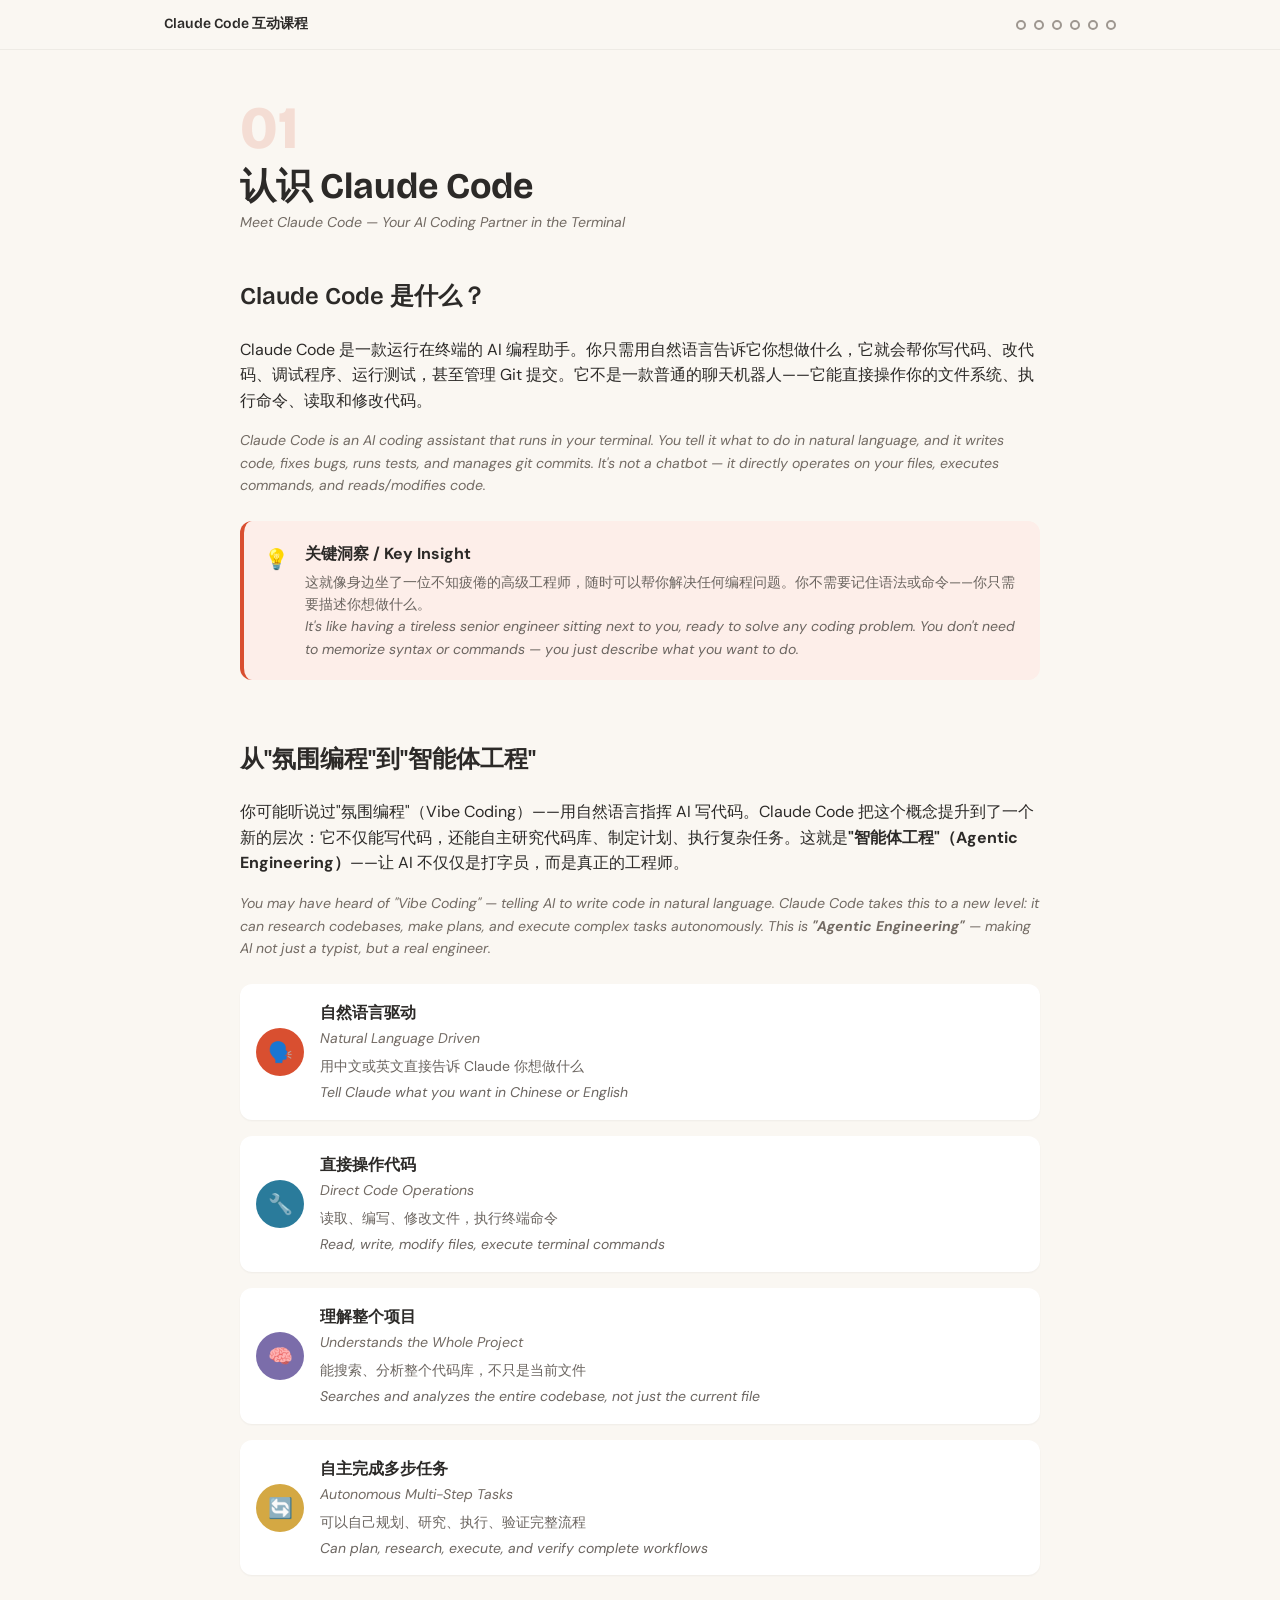
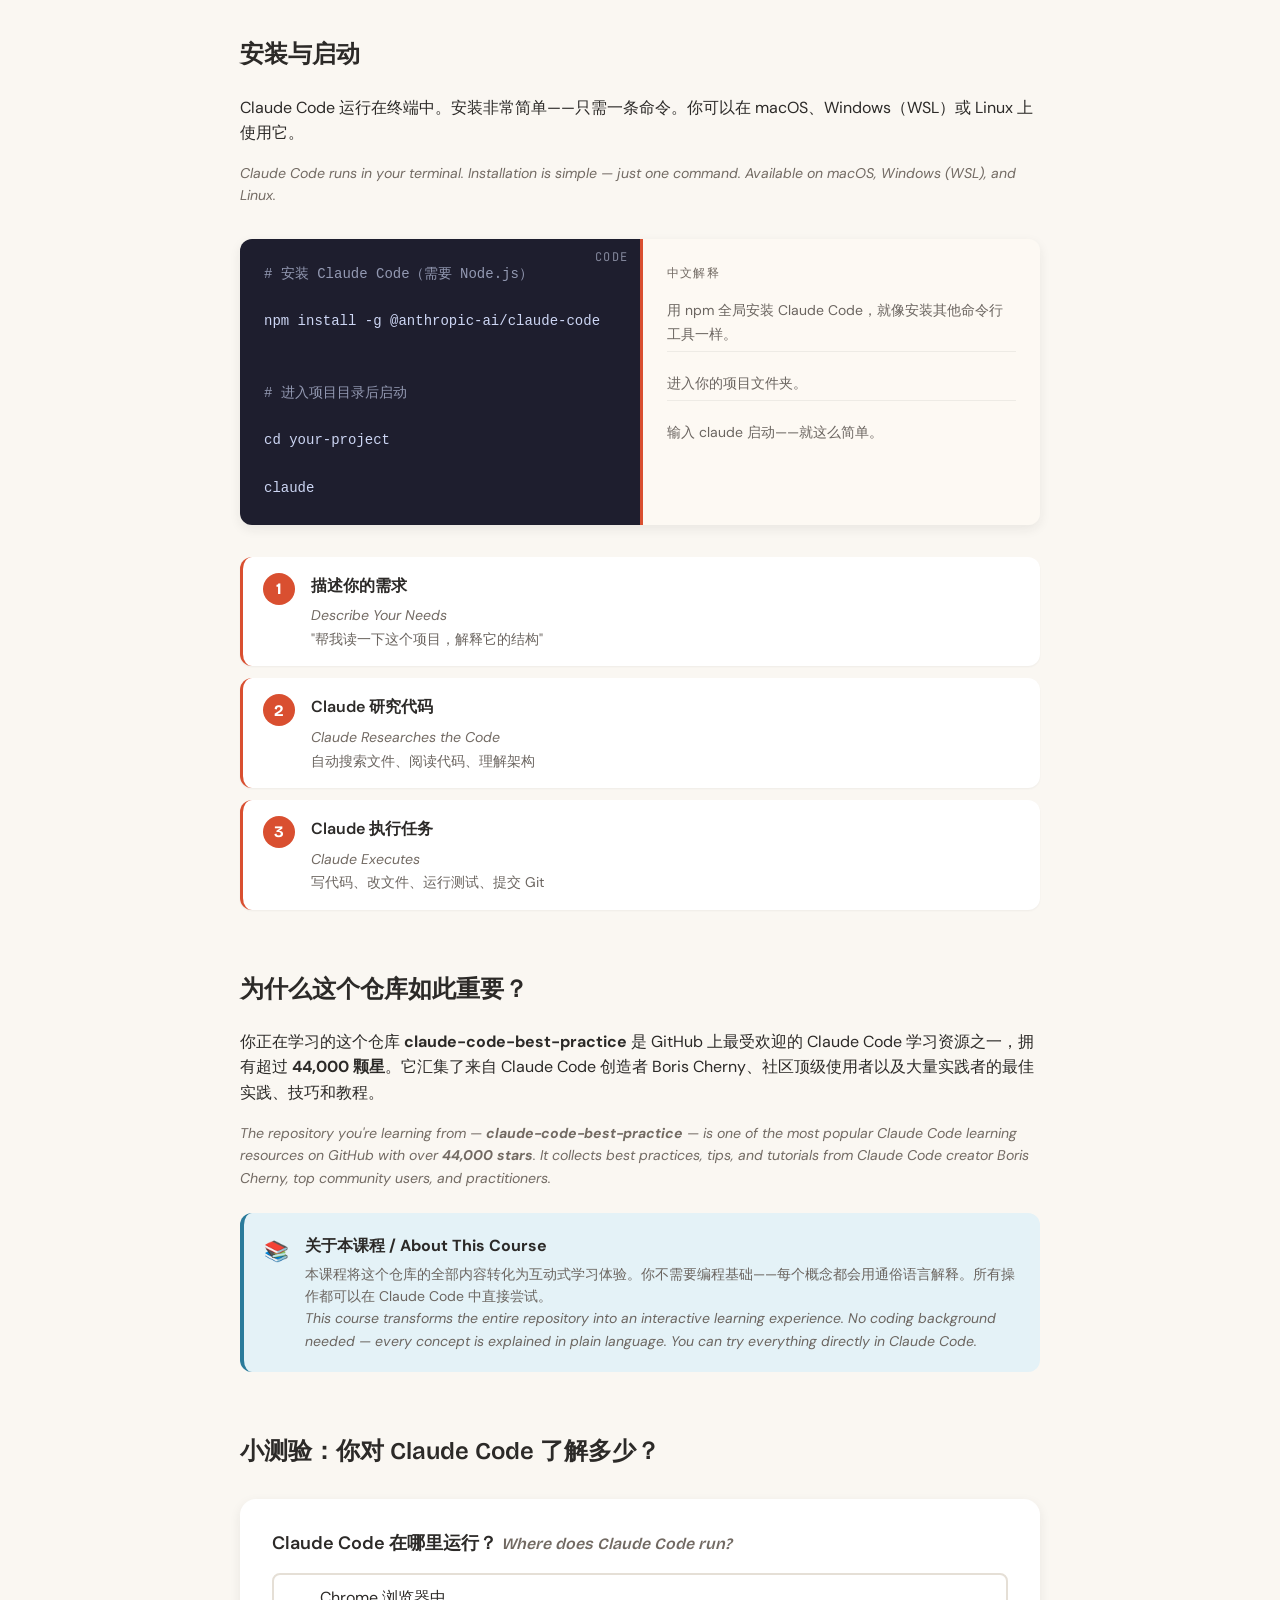
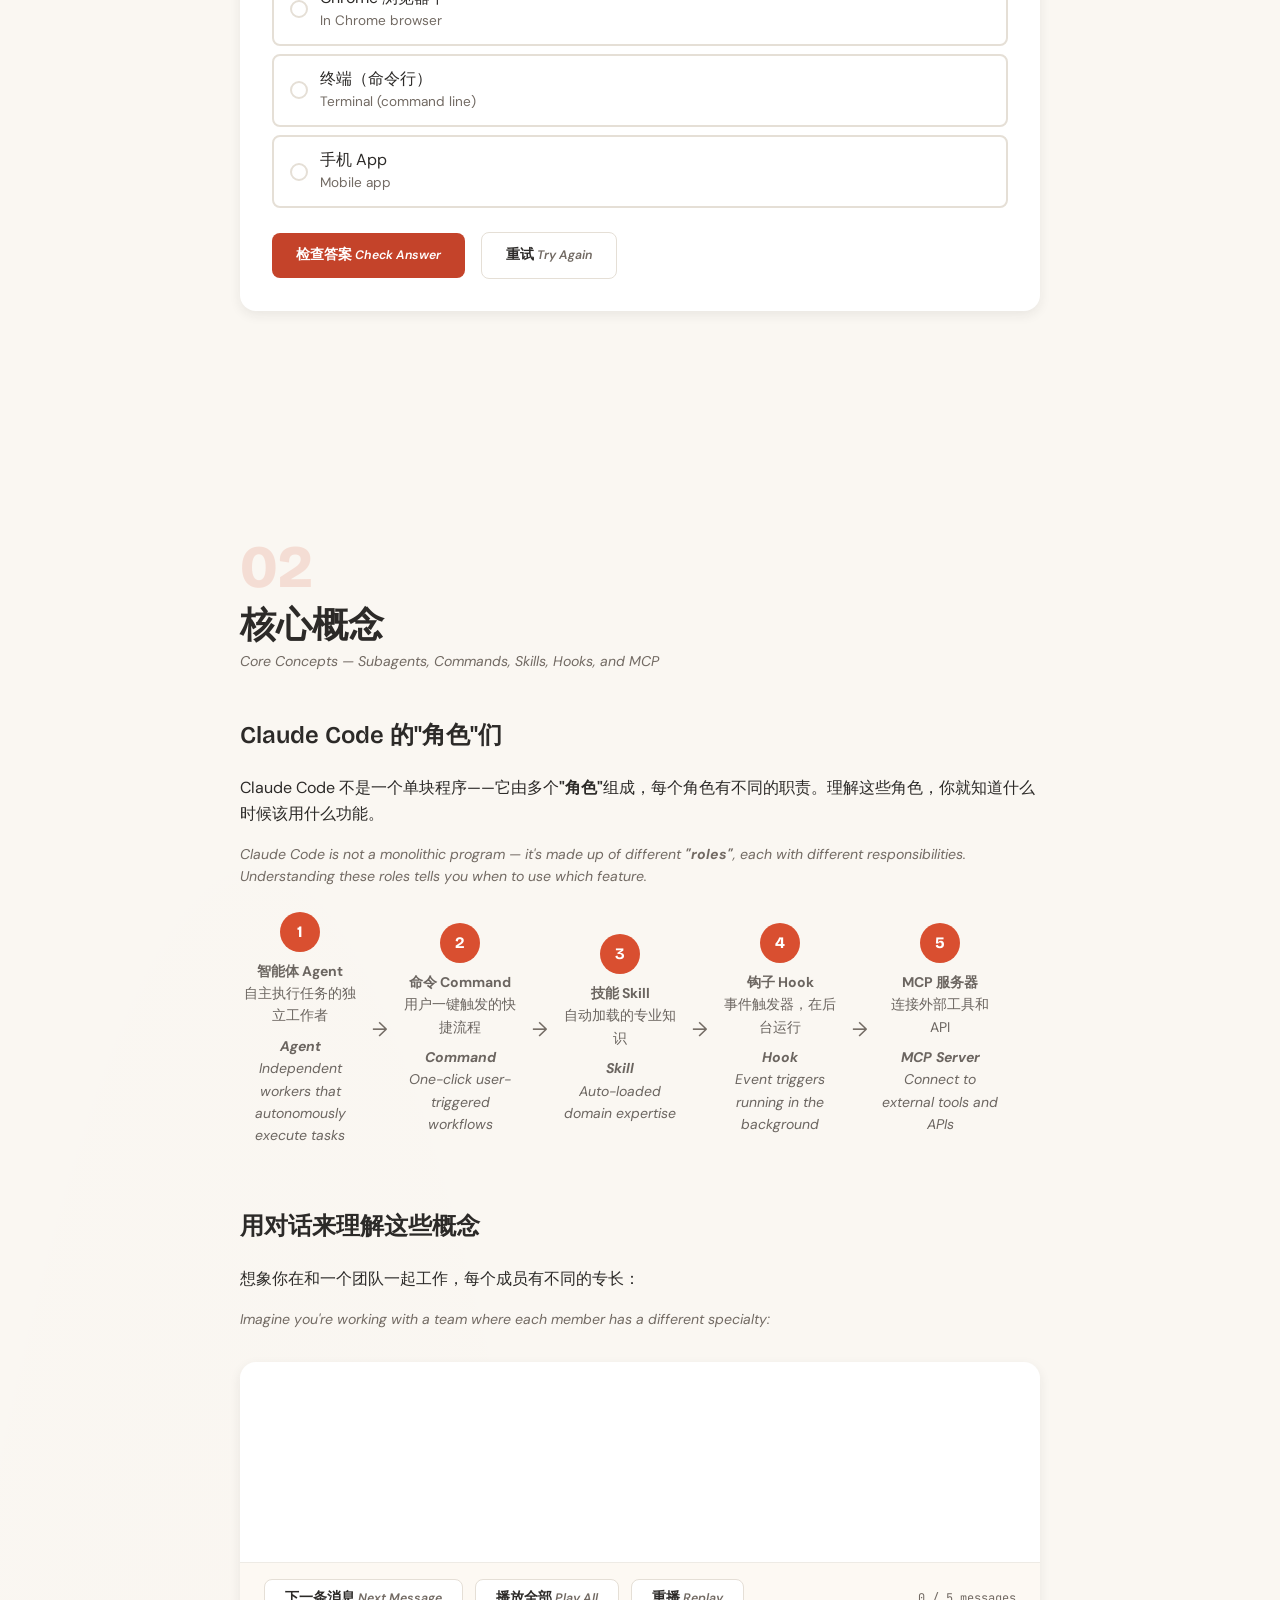
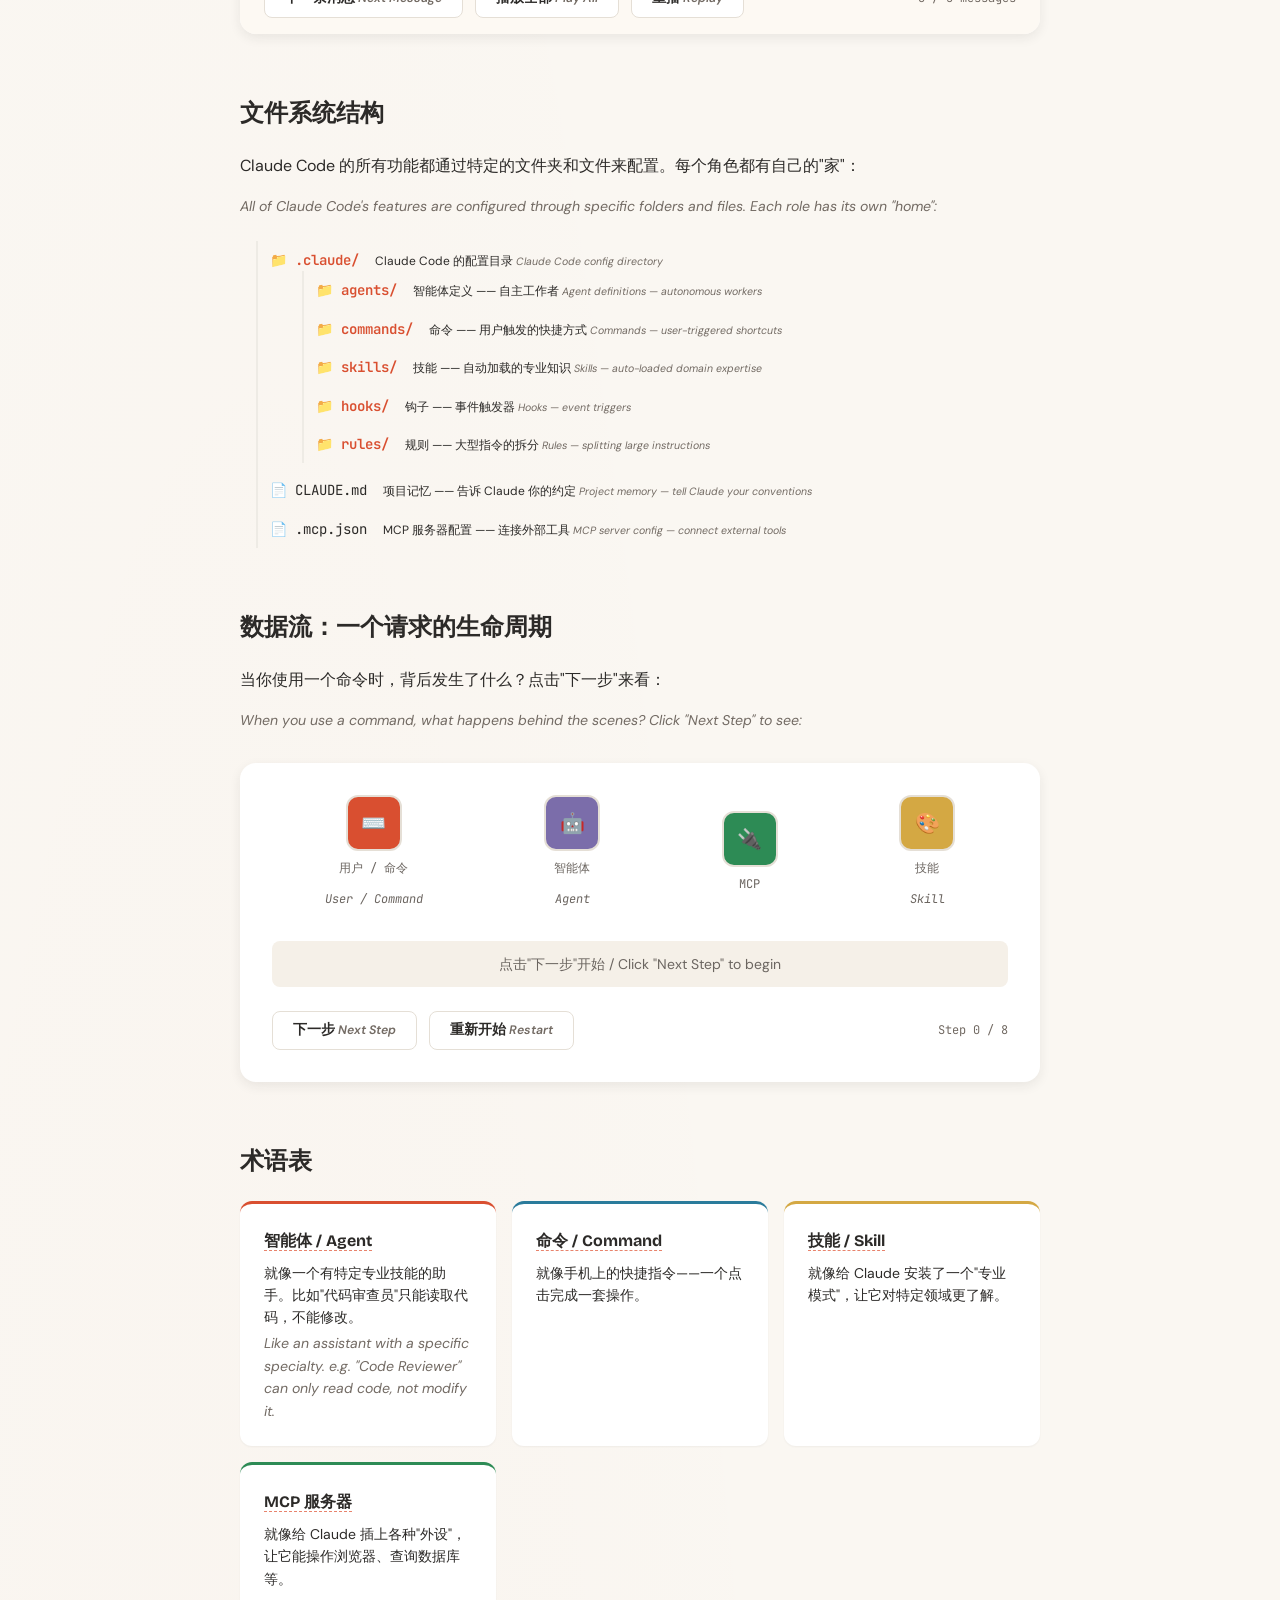
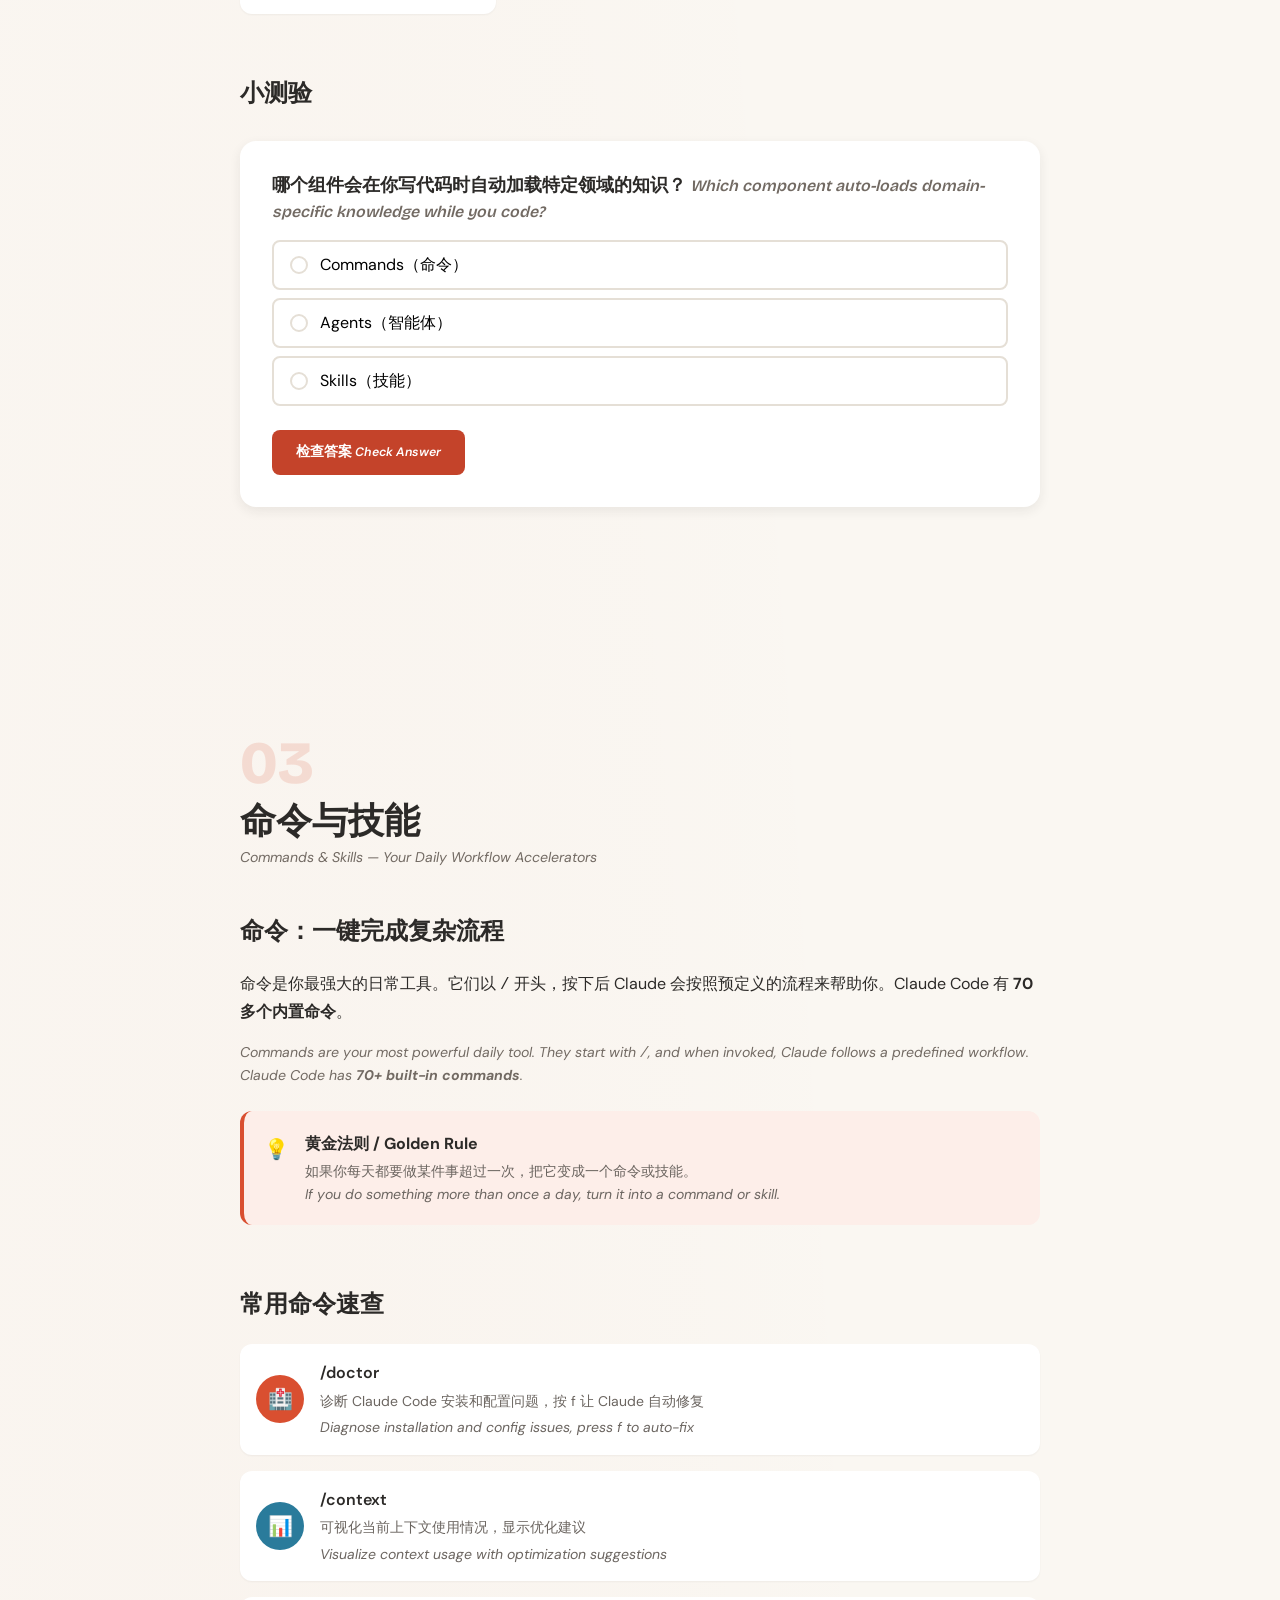
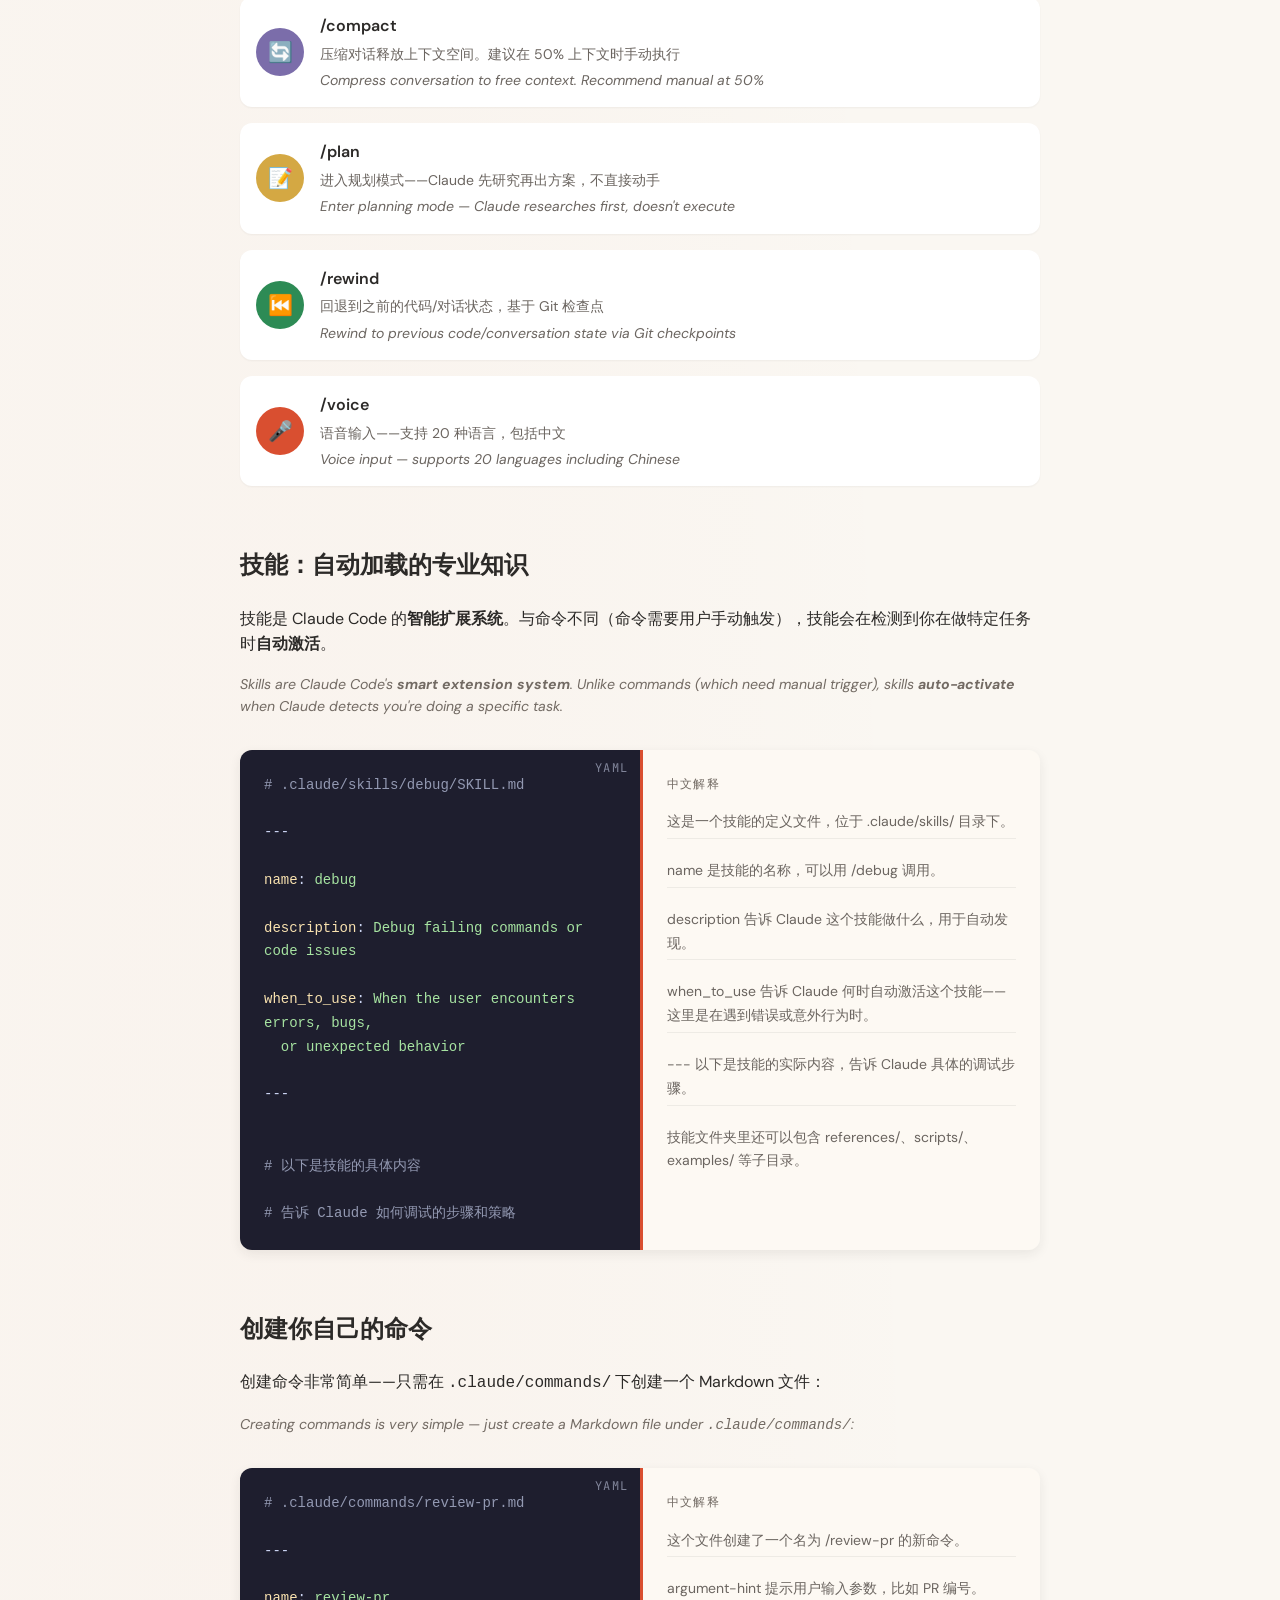
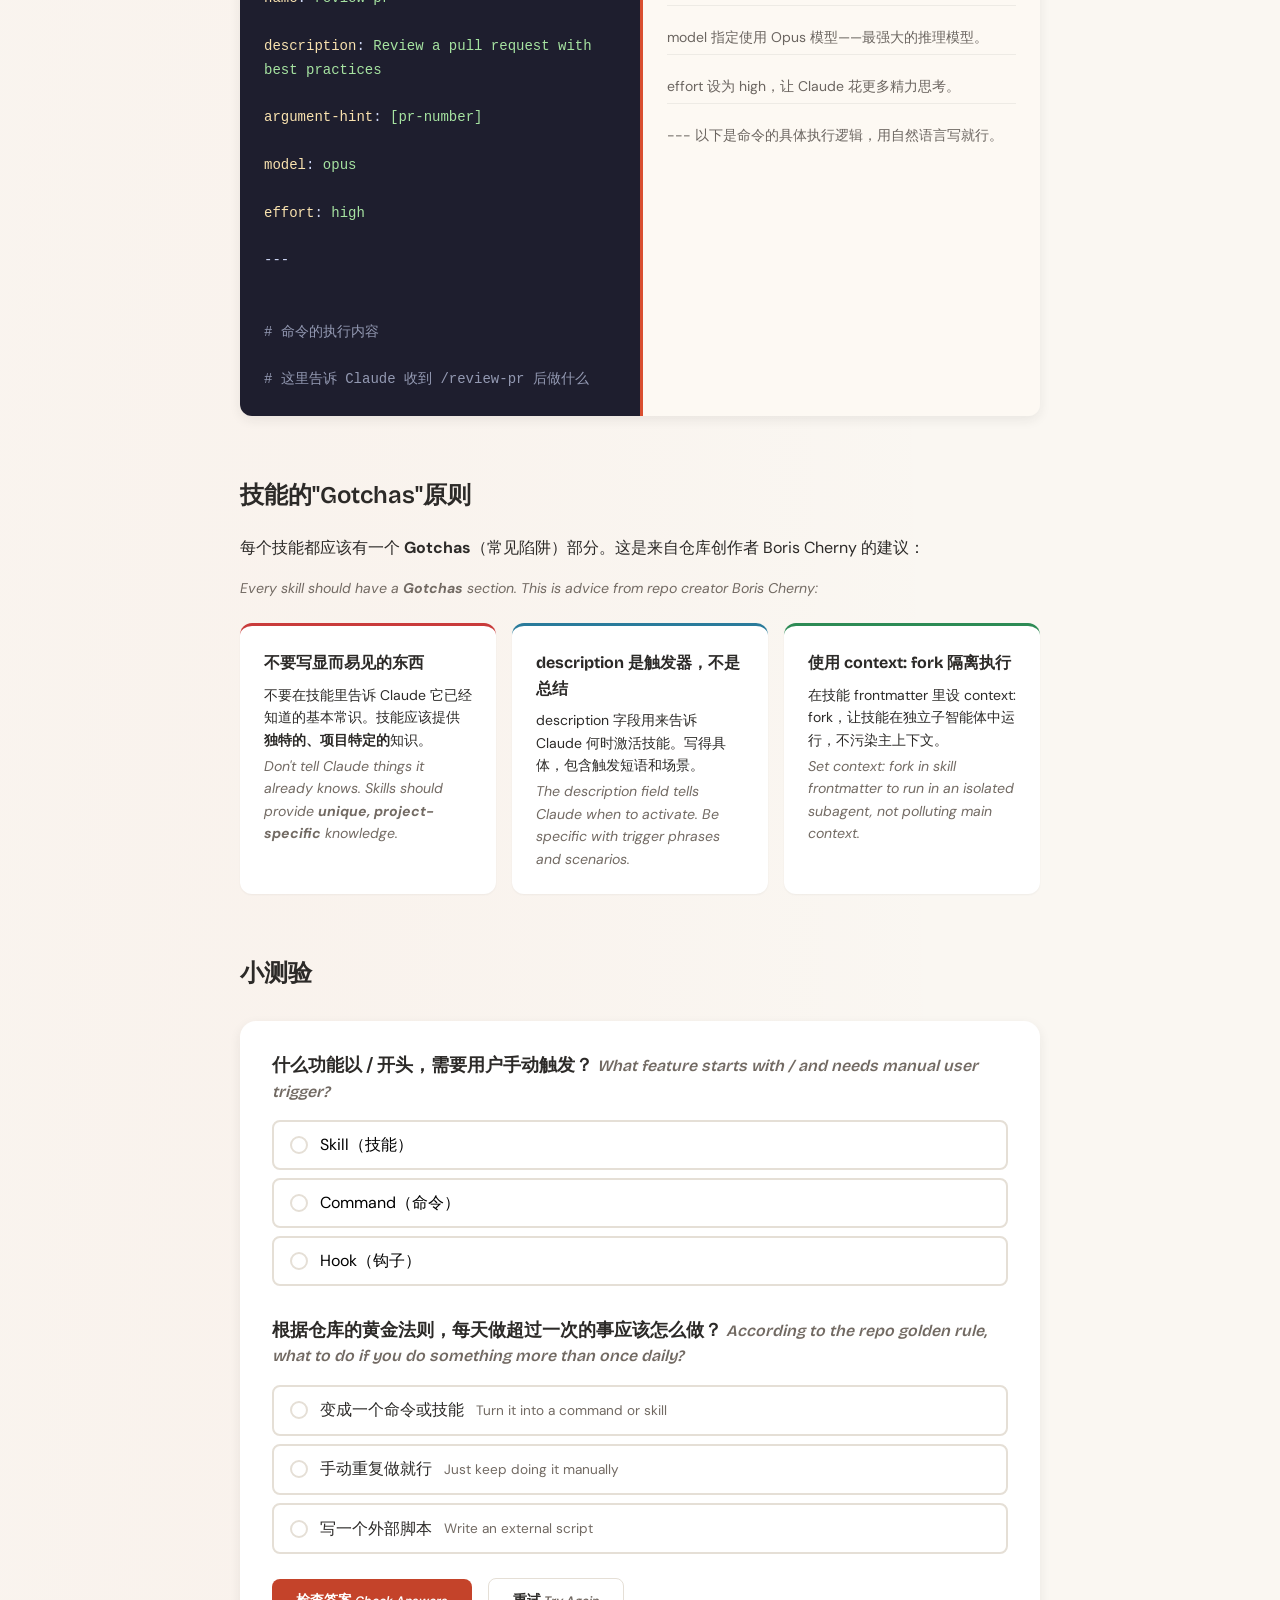
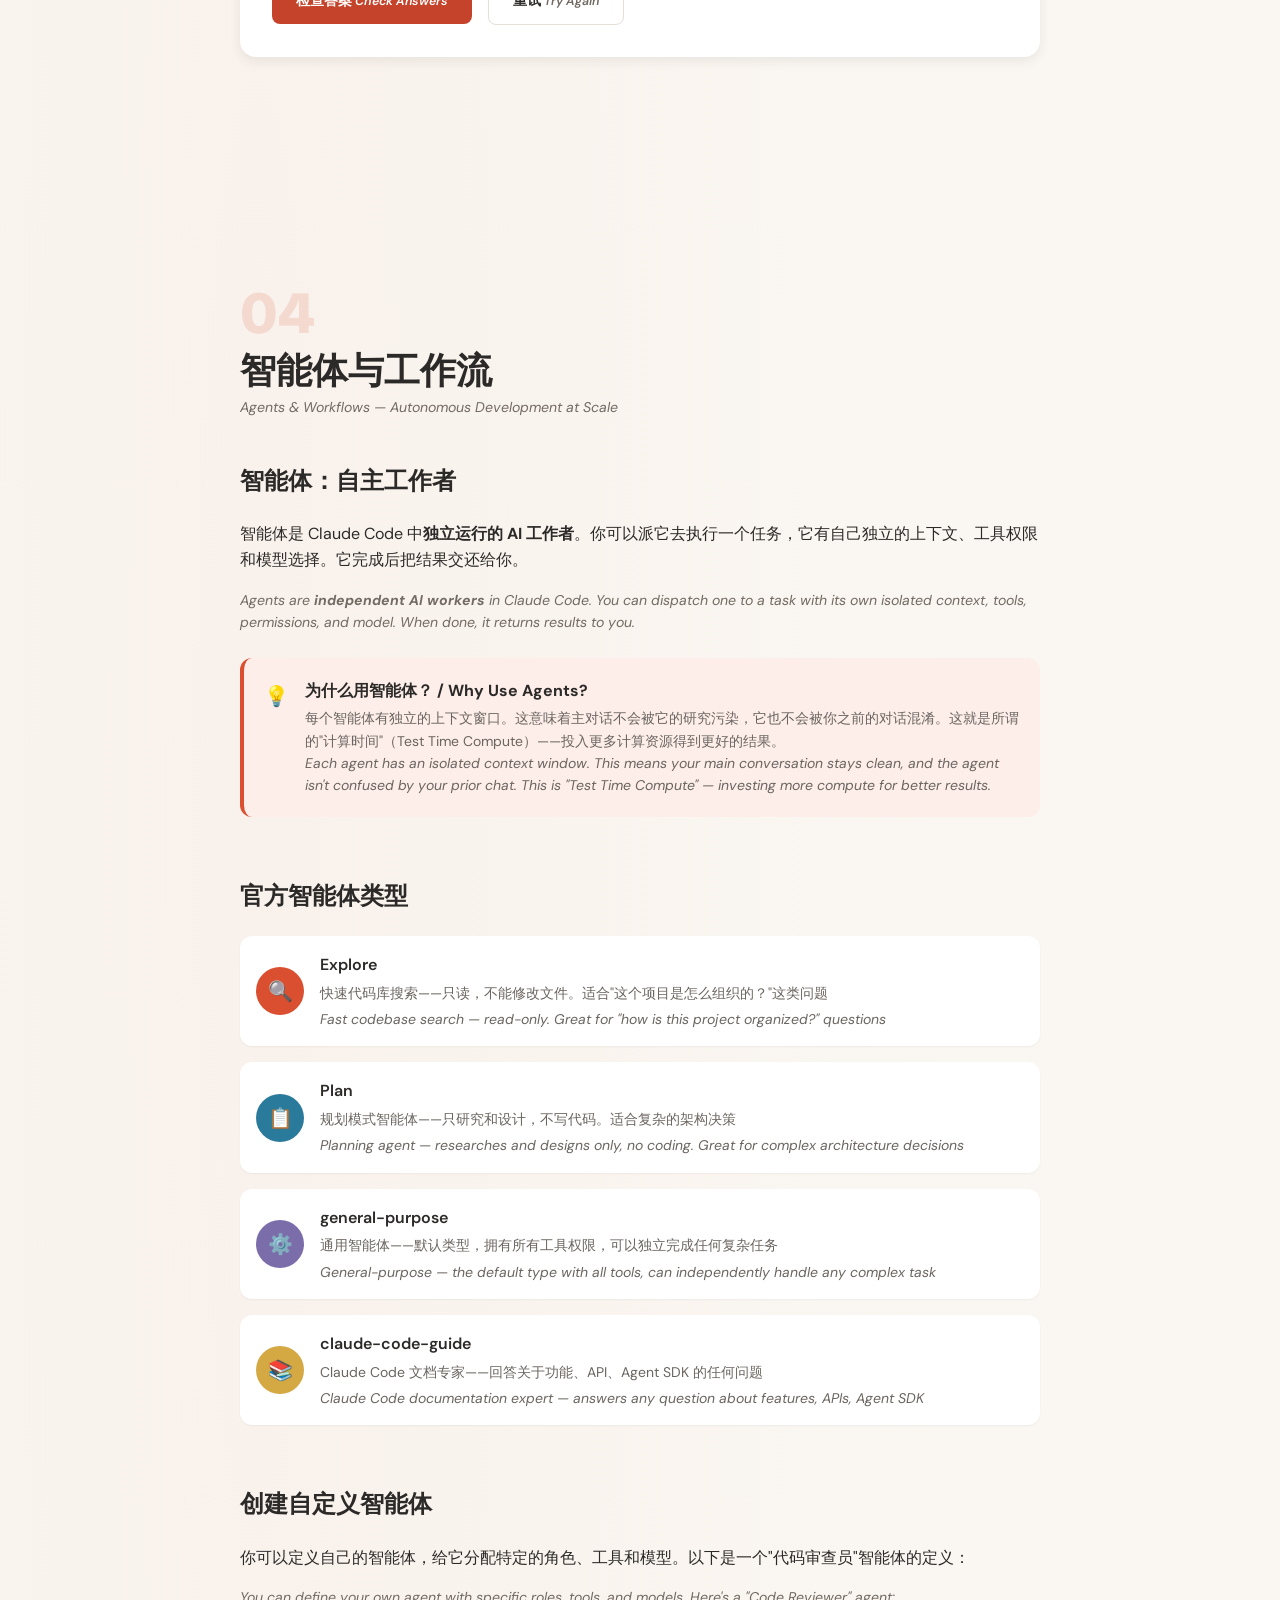
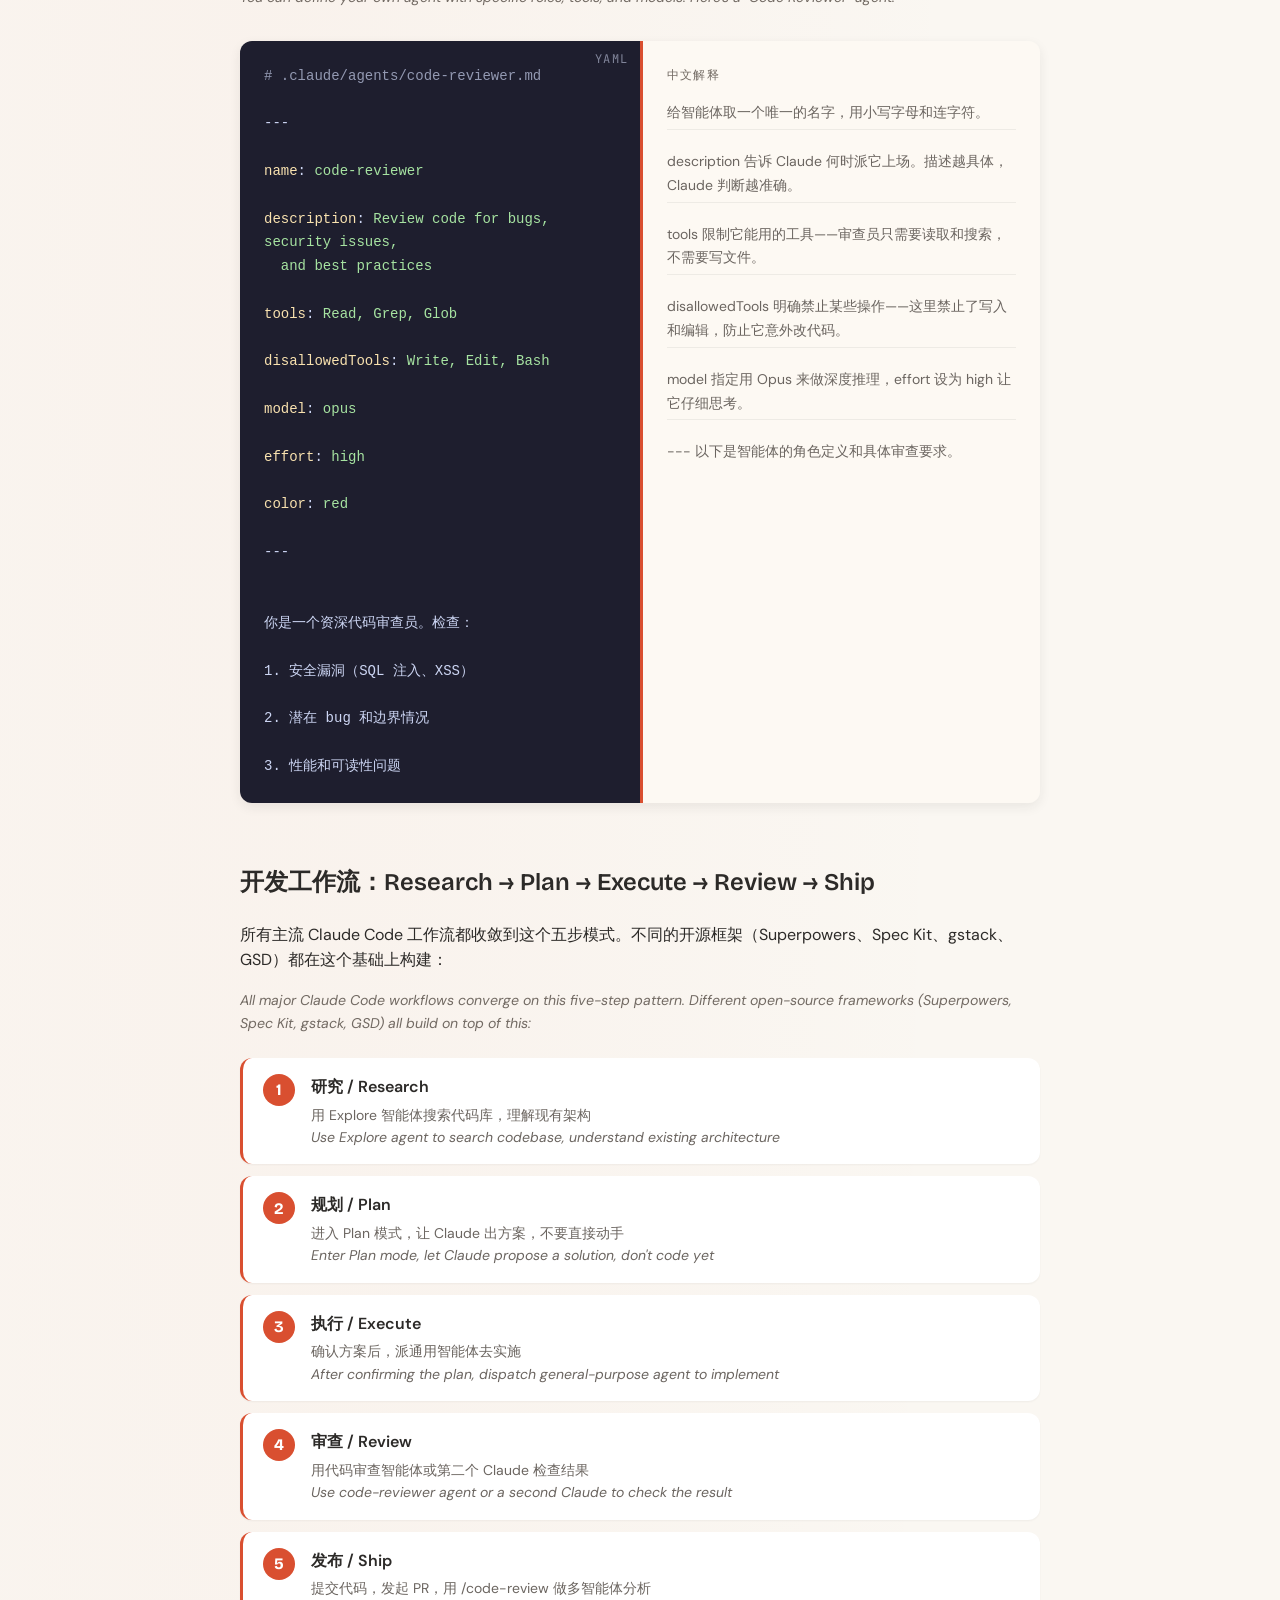
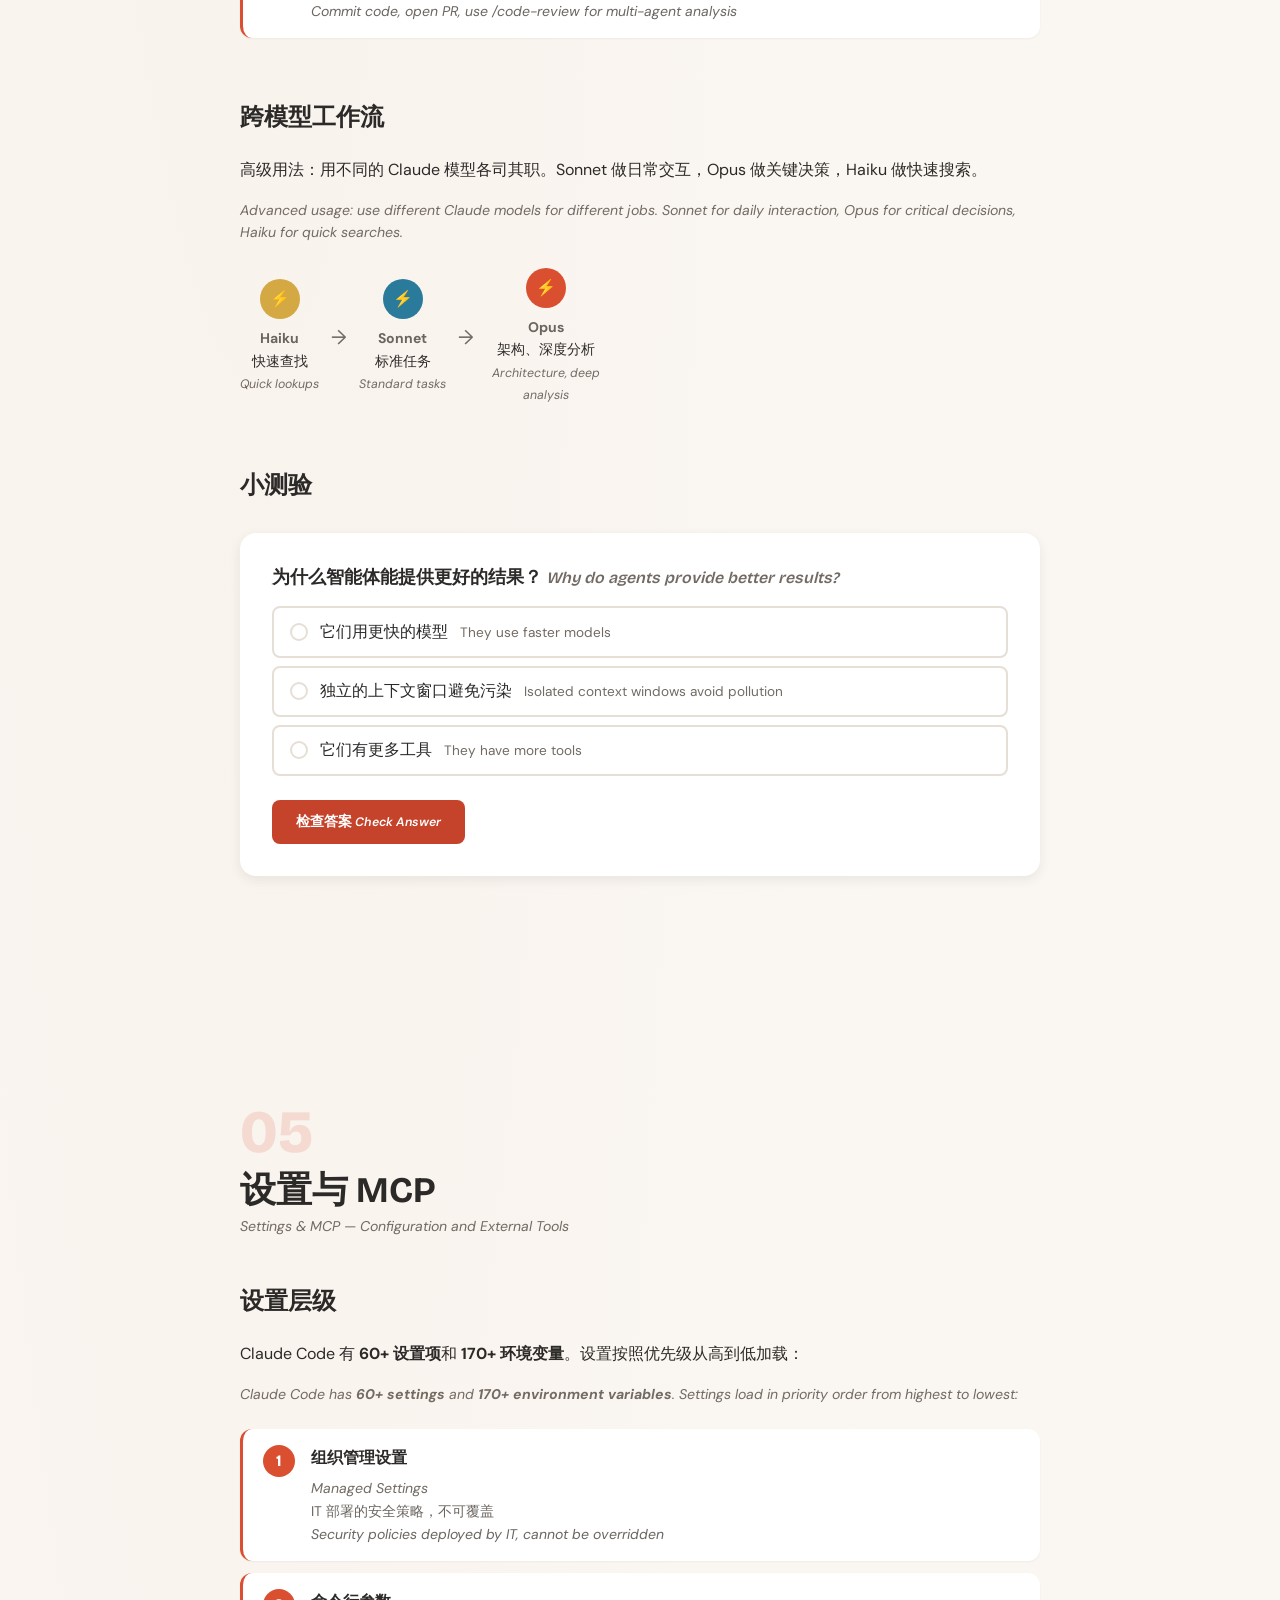
==== commit f23df95a: "fix(a11y): bring the Claude Code module up to AA and fix the quiz button text 01-claude-code shares " ====
--- a/01-claude-code/index.html
+++ b/01-claude-code/index.html
@@ -260,7 +260,7 @@
             <div class="chat-message" data-msg="0" data-sender="actor-a" style="display:none">
               <div class="chat-avatar" style="background: var(--color-actor-1)">👤</div>
               <div class="chat-bubble">
-                <span class="chat-sender" style="color: var(--color-actor-1)">你 / You</span>
+                <span class="chat-sender" style="color: var(--color-actor-1-text)">你 / You</span>
                 <p>我需要一个天气信息的 SVG 卡片。</p>
                 <p>I need an SVG weather card.</p>
               </div>
@@ -268,7 +268,7 @@
             <div class="chat-message" data-msg="1" data-sender="actor-b" style="display:none">
               <div class="chat-avatar" style="background: var(--color-actor-2)">⚡</div>
               <div class="chat-bubble">
-                <span class="chat-sender" style="color: var(--color-actor-2)">命令 / Command</span>
+                <span class="chat-sender" style="color: var(--color-actor-2-text)">命令 / Command</span>
                 <p>收到！我先问问用户想要摄氏度还是华氏度？</p>
                 <p>Got it! Let me ask: Celsius or Fahrenheit?</p>
               </div>
@@ -276,7 +276,7 @@
             <div class="chat-message" data-msg="2" data-sender="actor-c" style="display:none">
               <div class="chat-avatar" style="background: var(--color-actor-3)">🤖</div>
               <div class="chat-bubble">
-                <span class="chat-sender" style="color: var(--color-actor-3)">智能体 / Agent</span>
+                <span class="chat-sender" style="color: var(--color-actor-3-text)">智能体 / Agent</span>
                 <p>我去网上查当前温度，查到了：26°C</p>
                 <p>I'll look up the current temperature online... Found it: 26°C</p>
               </div>
@@ -284,7 +284,7 @@
             <div class="chat-message" data-msg="3" data-sender="actor-d" style="display:none">
               <div class="chat-avatar" style="background: var(--color-actor-4)">🎨</div>
               <div class="chat-bubble">
-                <span class="chat-sender" style="color: var(--color-actor-4)">技能 / Skill</span>
+                <span class="chat-sender" style="color: var(--color-actor-4-text)">技能 / Skill</span>
                 <p>我来画一个漂亮的 SVG 天气卡片！</p>
                 <p>I'll draw a beautiful SVG weather card!</p>
               </div>
@@ -292,7 +292,7 @@
             <div class="chat-message" data-msg="4" data-sender="actor-e" style="display:none">
               <div class="chat-avatar" style="background: var(--color-actor-5)">🔧</div>
               <div class="chat-bubble">
-                <span class="chat-sender" style="color: var(--color-actor-5)">MCP</span>
+                <span class="chat-sender" style="color: var(--color-actor-5-text)">MCP</span>
                 <p>我提供了网上查询天气的接口，没有我，智能体就查不到数据。</p>
                 <p>I provide the interface to query weather online. Without me, the agent can't fetch data.</p>
               </div>
--- a/01-claude-code/styles.css
+++ b/01-claude-code/styles.css
@@ -17,7 +17,8 @@
   --color-bg-code:        #1E1E2E;
   --color-text:           #2C2A28;
   --color-text-secondary: #6B6560;
-  --color-text-muted:     #9E9790;
+  --color-text-muted:     #726A63;   /* text; AA on every surface (was #9E9790) */
+  --color-muted-decor:    #9E9790;   /* original tone: borders and dots only, never text */
   --color-border:         #E5DFD6;
   --color-border-light:   #EEEBE5;
   --color-surface:        #FFFFFF;
@@ -26,6 +27,8 @@
   /* ACCENT — overridden per course in _base.html */
   --color-accent:         #D94F30;
   --color-accent-hover:   #C4432A;
+  --color-accent-solid:       #C4432A;   /* accent fill that carries white text; AA 5.0:1 (#D94F30 is 4.1:1) */
+  --color-accent-solid-hover: #B03B25;   /* hover for that fill; AA 6.0:1 */
   --color-accent-light:   #FDEEE9;
   --color-accent-muted:   #E8836C;
 
@@ -43,6 +46,12 @@
   --color-actor-3:        #7B6DAA;
   --color-actor-4:        #D4A843;
   --color-actor-5:        #2D8B55;
+  /* actor colours as text on light surfaces (AA); the colours above stay for fills */
+  --color-actor-1-text:   #C24124;
+  --color-actor-2-text:   #287594;
+  --color-actor-3-text:   #7263A4;
+  --color-actor-4-text:   #88681F;
+  --color-actor-5-text:   #287548;
 
   /* FONTS */
   --font-display: 'Bricolage Grotesque', Georgia, serif;
@@ -151,7 +160,7 @@
 .code-keyword  { color: #CBA6F7; }
 .code-string   { color: #A6E3A1; }
 .code-function { color: #89B4FA; }
-.code-comment  { color: #6C7086; }
+.code-comment  { color: #9399B2; }  /* Catppuccin overlay2: comments are content, 5.8:1 on the code background (overlay0 #6C7086 was 3.4:1) */
 .code-number   { color: #FAB387; }
 .code-property { color: #F9E2AF; }
 .code-operator { color: #94E2D5; }
@@ -211,7 +220,7 @@
 .nav-dot {
   width: 10px; height: 10px;
   border-radius: 50%;
-  border: 2px solid var(--color-text-muted);
+  border: 2px solid var(--color-muted-decor);
   background: transparent;
   cursor: pointer;
   transition: all var(--duration-fast);
@@ -357,7 +366,7 @@
   font-size: var(--text-xs);
   text-transform: uppercase;
   letter-spacing: 0.1em;
-  opacity: 0.5;
+  color: #82869B;
 }
 .translation-english .translation-label {
   position: static;
@@ -465,11 +474,13 @@
   transition: background var(--duration-fast), transform var(--duration-fast);
 }
 .quiz-check-btn {
-  background: var(--color-accent);
+  background: var(--color-accent-solid);
   color: white;
   margin-right: var(--space-3);
 }
-.quiz-check-btn:hover { background: var(--color-accent-hover); transform: translateY(-1px); }
+/* .lang-zh / .lang-en set their own dark and grey colours; inside the button they must stay white */
+.quiz-check-btn .lang-zh, .quiz-check-btn .lang-en { color: inherit; }
+.quiz-check-btn:hover { background: var(--color-accent-solid-hover); transform: translateY(-1px); }
 .quiz-reset-btn {
   background: var(--color-surface);
   color: var(--color-text-secondary);
@@ -630,7 +641,7 @@
 .typing-dot {
   width: 8px; height: 8px;
   border-radius: 50%;
-  background: var(--color-text-muted);
+  background: var(--color-muted-decor);
   animation: typingBounce 1.4s infinite;
 }
 .typing-dot:nth-child(2) { animation-delay: 0.2s; }
@@ -1174,6 +1185,37 @@
   .flow-steps { flex-direction: column; }
   .flow-arrow { transform: rotate(90deg); }
   .nav-title { max-width: 140px; }
+
+  /* Touch targets: 32px hit area per nav dot, the 10px dot is drawn by ::before */
+  .nav-dots { gap: 0; }
+  .nav-dot,
+  .nav-dot.active,
+  .nav-dot.visited {
+    width: 32px; height: 32px;
+    border-color: transparent;
+    background: transparent;
+    box-shadow: none;
+  }
+  .nav-dot::before {
+    content: '';
+    position: absolute;
+    top: 50%; left: 50%;
+    width: 10px; height: 10px;
+    margin: -5px 0 0 -5px;
+    box-sizing: border-box;
+    border-radius: 50%;
+    border: 2px solid var(--color-muted-decor);
+    transition: all var(--duration-fast);
+  }
+  .nav-dot.active::before {
+    border-color: var(--color-accent);
+    background: var(--color-accent);
+    box-shadow: 0 0 0 3px var(--color-accent-light);
+  }
+  .nav-dot.visited::before {
+    border-color: var(--color-accent-muted);
+    background: var(--color-accent-muted);
+  }
 }
 
 /* ── KEYFRAMES ──────────────────────────────────────────────── */
@@ -1270,6 +1312,8 @@
 .quiz-option .lang-zh {
   display: block;
   font-size: 1em;
+  min-width: 0;
+  overflow-wrap: anywhere;
 }
 
 .quiz-option .lang-en {
@@ -1278,6 +1322,8 @@
   color: var(--color-text-muted);
   margin-top: 0.1em;
   font-style: normal;
+  min-width: 0;
+  overflow-wrap: anywhere;
 }
 
 /* Chat bubble bilingual */
